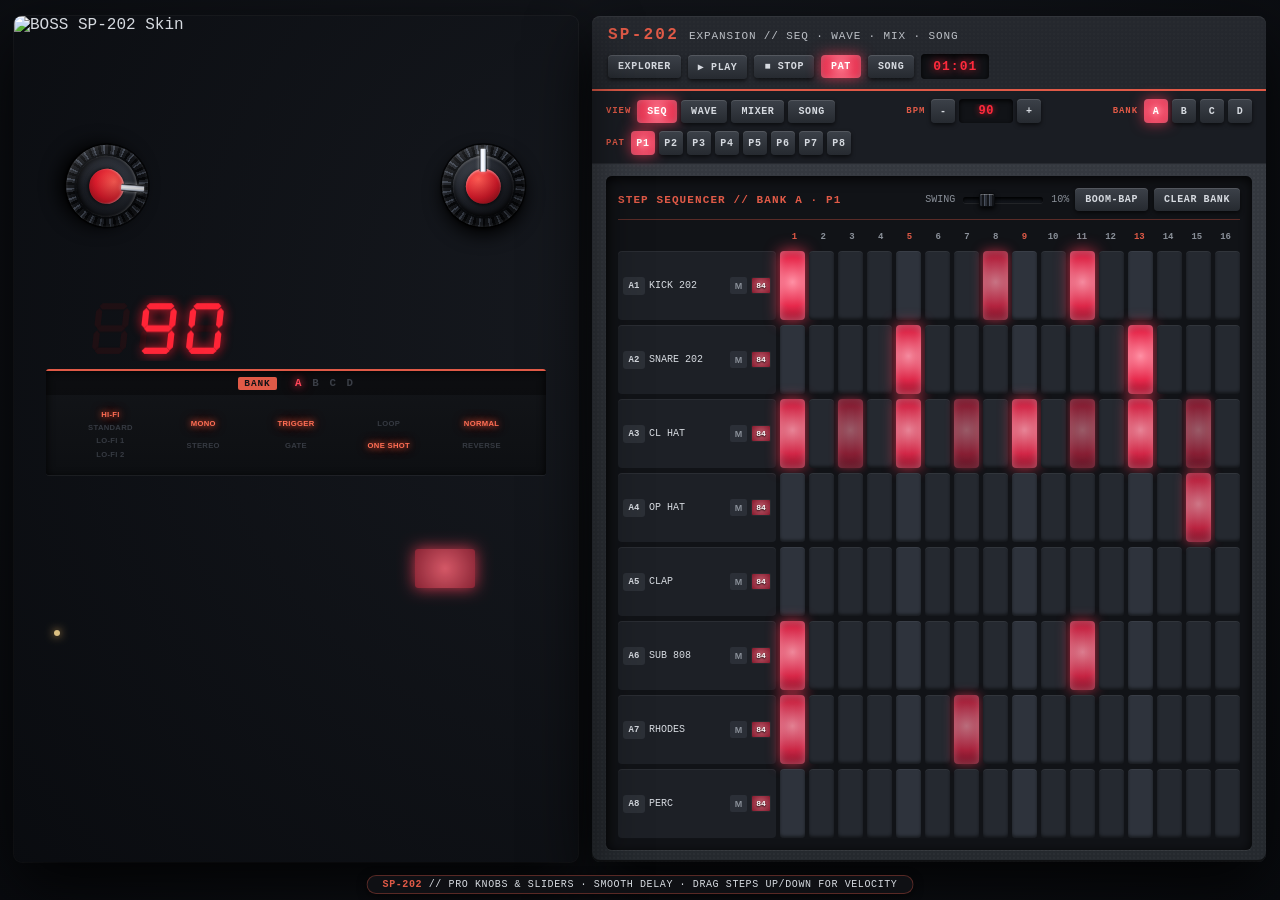
==== index.html @ def83da7 "web app" ====
<!DOCTYPE html>
<html lang="en">
<head>
<meta charset="UTF-8">
<meta name="viewport" content="width=device-width, initial-scale=1.0">
<title>BOSS SP-202 // Cleanroom Workstation</title>
<style>
:root{--chassis-top:#383c43;--chassis-bot:#25292e;--panel-dark:#111317;--panel-mid:#1d2026;--silk-red:#e05a47;--silk-white:#d6dae0;--silk-dim:#8a9099;--rubber-off:#2c3037;--led-red:#ff2a3c;--glow-pink:rgba(255,65,95,.82)}
*{box-sizing:border-box;user-select:none;-webkit-user-drag:none}
html,body{margin:0;padding:0;width:100%;height:100%;background:radial-gradient(circle at 50% 35%,#16191f 0%,#090b0f 100%);color:var(--silk-white);font-family:"Courier New",Consolas,monospace;overflow:hidden}
.studio-wrap{width:100vw;height:100vh;display:flex;align-items:center;justify-content:center;gap:14px;padding:12px 14px 34px 14px}
.sp202-unit{position:relative;height:100%;max-height:94vh;aspect-ratio:800/1200;flex-shrink:0;box-shadow:0 24px 65px rgba(0,0,0,.85),0 0 0 1px rgba(255,255,255,.06);border-radius:8px;overflow:hidden}
.sp202-skin{display:block;width:100%;height:100%;object-fit:fill;pointer-events:none}
.btn{position:absolute;background:transparent;border:none;padding:0;cursor:pointer;border-radius:4px;transition:background .06s ease,box-shadow .08s ease;outline:none}
#btn-sp-explorer{left:74%;top:4.5%;width:22%;height:5.5%;border-radius:4px;z-index:6}
#btn-sp-explorer:hover{background:rgba(224,90,71,.14);box-shadow:0 0 12px rgba(224,90,71,.35)}
#btn-sp-explorer.active{background:rgba(255,65,95,.2);box-shadow:0 0 16px rgba(255,65,95,.55)}
.sp-dyn-display{position:absolute;left:5.7%;top:41.7%;width:88.6%;height:12.6%;background:linear-gradient(180deg,#131519 0%,#0d0f12 100%);border-radius:3px;box-shadow:inset 0 2px 8px rgba(0,0,0,.92),0 1px 0 rgba(255,255,255,.06);display:flex;flex-direction:column;overflow:hidden;pointer-events:none;z-index:3}
.disp-bank-bar{height:25%;border-top:2px solid var(--silk-red);display:flex;align-items:center;justify-content:center;gap:4%;background:rgba(0,0,0,.35);padding:0 4%}
.disp-bank-badge{background:var(--silk-red);color:#111317;font-weight:900;font-size:clamp(7px,1.05vh,12px);padding:1px 6px;border-radius:2px;letter-spacing:.1em}
.disp-bank-letters{display:flex;align-items:center;gap:10px}
.bank-led{font-weight:900;font-size:clamp(8px,1.2vh,14px);color:#3a3e46;letter-spacing:.06em;transition:color .08s,text-shadow .08s}
.bank-led.lit{color:#ff4558;text-shadow:0 0 7px rgba(255,50,75,.95),0 0 14px rgba(255,30,55,.65)}
.disp-cols{flex:1;display:grid;grid-template-columns:repeat(5,1fr);padding:2% 4.5% 2.5% 4.5%;gap:2%}
.disp-col{display:flex;flex-direction:column;align-items:center;justify-content:space-evenly}
.mode-led{font-family:Arial,Helvetica,sans-serif;font-weight:700;font-size:clamp(6px,.85vh,10px);letter-spacing:.04em;color:#363a42;text-transform:uppercase;white-space:nowrap;transition:color .08s,text-shadow .08s}
.mode-led.lit{color:#ff6e54;text-shadow:0 0 6px rgba(255,95,65,.95),0 0 12px rgba(255,55,35,.55)}
.blk-btn{top:54.6%;width:13.8%;height:4.5%;border-radius:3px;z-index:4}
.blk-btn:hover{background:rgba(255,255,255,.06)}
.blk-btn:active{background:rgba(255,90,70,.28);box-shadow:0 0 12px rgba(255,80,60,.5)}
#blk-0{left:11.4%}#blk-1{left:27.2%}#blk-2{left:43%}#blk-3{left:58.8%}#blk-4{left:74.6%}
.pad{width:13.8%;height:8.2%;border-radius:5px;mix-blend-mode:screen}
.pad.lit{background:radial-gradient(circle at 50% 50%,rgba(255,130,145,.85) 0%,rgba(255,55,85,.72) 55%,rgba(220,20,55,.45) 100%);box-shadow:0 0 18px rgba(255,65,95,.75),0 0 34px rgba(255,40,75,.42),inset 0 0 14px rgba(255,190,200,.55)}
.pad.selected-pad::before{content:"";position:absolute;top:7%;left:7%;width:6px;height:6px;border-radius:50%;background:rgba(255,220,140,.85);box-shadow:0 0 8px rgba(255,190,90,.9)}
.pad.has-sample::after{content:"";position:absolute;bottom:7%;right:7%;width:6px;height:6px;border-radius:50%;background:rgba(255,85,110,.7);box-shadow:0 0 6px rgba(255,65,95,.75)}
.pad.drag-over{background:radial-gradient(circle at 50% 50%,rgba(255,180,120,.75) 0%,rgba(224,90,71,.5) 100%);box-shadow:0 0 24px rgba(224,90,71,.9)}
@keyframes fxBlueBlink{0%,100%{background:radial-gradient(circle at 50% 50%,rgba(130,215,255,.92) 0%,rgba(35,135,255,.78) 55%,rgba(10,75,220,.45) 100%);box-shadow:0 0 18px rgba(45,150,255,.88),0 0 34px rgba(25,110,255,.52),inset 0 0 14px rgba(190,235,255,.65)}50%{background:radial-gradient(circle at 50% 50%,rgba(60,150,255,.25) 0%,rgba(20,90,220,.14) 100%);box-shadow:0 0 8px rgba(35,130,255,.3)}}
.pad.fx-blink-blue{animation:fxBlueBlink .72s ease-in-out infinite}
@keyframes delRedBlink{0%,100%{background:radial-gradient(circle at 50% 50%,rgba(255,120,120,.85) 0%,rgba(255,30,45,.72) 60%,rgba(180,10,25,.38) 100%);box-shadow:0 0 18px rgba(255,40,55,.85)}50%{background:transparent;box-shadow:none}}
.pad.del-blink{animation:delRedBlink .55s ease-in-out infinite}
.pad.del-selected{animation:delRedBlink .18s ease-in-out infinite}
#pad-0{left:6.1%;top:72%}#pad-1{left:24.5%;top:72%}#pad-2{left:43%;top:72%}#pad-3{left:61.4%;top:72%}
#pad-4{left:6.1%;top:83.4%}#pad-5{left:24.5%;top:83.4%}#pad-6{left:43%;top:83.4%}#pad-7{left:61.4%;top:83.4%}
.fx-btn{width:10.1%;height:4.4%;border-radius:3px;mix-blend-mode:screen}
.fx-btn.lit{background:radial-gradient(circle at 50% 50%,rgba(255,135,150,.85) 0%,rgba(255,60,85,.7) 65%,rgba(220,25,55,.45) 100%);box-shadow:0 0 14px rgba(255,65,95,.8),0 0 26px rgba(255,45,75,.45)}
#fx-pitch{left:30.6%;top:14.5%}#fx-time{left:44.8%;top:14.5%}#fx-delay{left:59%;top:14.5%}
#fx-filter1{left:30.6%;top:21.1%}#fx-filter2{left:44.8%;top:21.1%}#fx-ringmod{left:59%;top:21.1%}
.util-btn{top:63%;width:10.6%;height:4.6%;border-radius:3px;mix-blend-mode:screen}
.util-btn.lit{background:radial-gradient(circle,rgba(255,90,105,.82),rgba(255,35,60,.5));box-shadow:0 0 16px rgba(255,50,75,.82)}
.util-btn.lit-blue{background:radial-gradient(circle,rgba(110,200,255,.88),rgba(25,120,255,.55));box-shadow:0 0 16px rgba(35,140,255,.88)}
#btn-del{left:6.8%}#btn-rec{left:21.1%}#btn-mark{left:33.6%}#btn-cancel{left:46.1%}#btn-remain{left:58.6%}#btn-ab{left:71.1%}#btn-cd{left:83.6%}
#btn-hold{left:80.2%;top:72%;width:13.8%;height:8.2%;mix-blend-mode:screen}
#btn-source{left:80.2%;top:83.4%;width:13.8%;height:8.2%;mix-blend-mode:screen}
#btn-hold.lit,#btn-source.lit{background:radial-gradient(circle,rgba(255,95,110,.65),rgba(255,35,60,.35));box-shadow:0 0 16px rgba(255,50,75,.65)}
#btn-bpm-dn{left:45.6%;top:33%;width:8.6%;height:4.5%}
#btn-bpm-up{left:54.4%;top:33%;width:8.6%;height:4.5%}
#btn-tap{left:73.6%;top:31.6%;width:15%;height:7.5%}
#btn-bpm-dn:active,#btn-bpm-up:active,#btn-tap:active{background:rgba(255,70,90,.28)}
.bpm-canvas{position:absolute;left:11.4%;top:33%;width:28.4%;height:7.8%;pointer-events:none;z-index:4}

/* PRO SP-202 KNOBS (BLACK KNURLED GRIP RING, NO OUTER NOTCHES) */
.knob-wrap{position:absolute;width:14.6%;aspect-ratio:1/1;transform:translate(-50%,-50%);cursor:ns-resize;z-index:5}
#knob-vol{left:16.5%;top:20.1%}#knob-ctrl{left:83.2%;top:20.1%}
.knob-cap{position:relative;width:100%;height:100%;border-radius:50%;background:repeating-conic-gradient(from -3deg,#060709 0deg 4deg,#1d2026 4deg 7.5deg,#3b414c 7.5deg 10deg,#121418 10deg 15deg);box-shadow:0 8px 18px rgba(0,0,0,.95),0 2px 4px rgba(0,0,0,.9),0 0 0 1.5px #07080a,inset 0 0 3px rgba(255,255,255,.16);transform:rotate(0deg)}
.knob-top{position:absolute;inset:13%;border-radius:50%;background:radial-gradient(circle at 36% 30%,#343942 0%,#1c1f26 56%,#0d0f13 100%);box-shadow:inset 0 1.5px 2px rgba(255,255,255,.22),inset 0 -2px 5px rgba(0,0,0,.9),0 0 0 2px #090b0e}
.knob-top::before{content:"";position:absolute;inset:21%;border-radius:50%;background:radial-gradient(circle at 36% 30%,#ff5c54 0%,#d81b2b 56%,#800a14 100%);box-shadow:inset 0 1.5px 2px rgba(255,255,255,.4),0 1px 4px rgba(0,0,0,.85)}
.knob-top::after{content:"";position:absolute;top:-11%;left:50%;width:10.5%;height:38%;transform:translateX(-50%);background:linear-gradient(90deg,#090b0e 0%,#edf2ff 24%,#ffffff 50%,#cfd8e8 76%,#090b0e 100%);border-radius:1.5px;box-shadow:0 0 4px rgba(255,255,255,.55)}
.knob-light{position:absolute;inset:0;border-radius:50%;pointer-events:none;background:linear-gradient(145deg,rgba(255,255,255,.15) 0%,rgba(255,255,255,0) 40%,rgba(0,0,0,.45) 100%)}

/* PRO STUDIO SLIDERS WITH GRIPS (HORIZONTAL & VERTICAL) */
input[type="range"]{-webkit-appearance:none;appearance:none;background:transparent;outline:none}
input[type="range"]:not(.v-fader){height:18px;cursor:ew-resize}
input[type="range"]:not(.v-fader)::-webkit-slider-runnable-track{height:6px;border-radius:3px;background:linear-gradient(180deg,#060709 0%,#15181e 100%);box-shadow:inset 0 1px 3px rgba(0,0,0,.95),0 1px 0 rgba(255,255,255,.07)}
input[type="range"]:not(.v-fader)::-webkit-slider-thumb{-webkit-appearance:none;appearance:none;width:16px;height:14px;margin-top:-4px;border-radius:2px;background:repeating-linear-gradient(90deg,#2b2f37 0 2px,#121418 2px 3.5px,#484f5c 3.5px 5px),linear-gradient(180deg,#4a515e 0%,#22262d 100%);border:1px solid #090b0e;box-shadow:0 2px 5px rgba(0,0,0,.85),inset 0 1px 0 rgba(255,255,255,.28)}
input[type="range"]:not(.v-fader)::-moz-range-track{height:6px;border-radius:3px;background:#0a0c10;box-shadow:inset 0 1px 3px rgba(0,0,0,.95)}
input[type="range"]:not(.v-fader)::-moz-range-thumb{width:16px;height:14px;border-radius:2px;background:repeating-linear-gradient(90deg,#2b2f37 0 2px,#121418 2px 3.5px,#484f5c 3.5px 5px);border:1px solid #090b0e;box-shadow:0 2px 5px rgba(0,0,0,.85)}

.v-fader{-webkit-appearance:none;appearance:none;writing-mode:vertical-lr;direction:rtl;width:28px;height:100%;max-height:180px;cursor:ns-resize}
.v-fader::-webkit-slider-runnable-track{width:6px;border-radius:3px;background:linear-gradient(90deg,#050608 0%,#14171d 100%);box-shadow:inset 1px 0 3px rgba(0,0,0,.95),1px 0 0 rgba(255,255,255,.07)}
.v-fader::-webkit-slider-thumb{-webkit-appearance:none;appearance:none;width:24px;height:16px;margin-left:-9px;border-radius:2px;background:linear-gradient(180deg,#4d5462 0%,#262b33 22%,#111318 44%,#e05a47 46%,#ff7562 50%,#e05a47 54%,#111318 56%,#262b33 78%,#16191f 100%);border:1px solid #07080a;box-shadow:0 3px 7px rgba(0,0,0,.9),inset 0 1px 0 rgba(255,255,255,.32),inset 0 -1px 0 rgba(0,0,0,.8)}
.v-fader::-moz-range-track{width:6px;border-radius:3px;background:#0a0c10;box-shadow:inset 1px 0 3px rgba(0,0,0,.95)}
.v-fader::-moz-range-thumb{width:24px;height:16px;border-radius:2px;background:linear-gradient(180deg,#4d5462 0%,#262b33 22%,#111318 44%,#e05a47 46%,#ff7562 50%,#e05a47 54%,#111318 56%,#262b33 78%,#16191f 100%);border:1px solid #07080a;box-shadow:0 3px 7px rgba(0,0,0,.9)}

.explorer-drawer{position:fixed;top:32px;left:24px;width:315px;height:540px;max-height:85vh;background:radial-gradient(rgba(255,255,255,.03) 1px,transparent 0),linear-gradient(180deg,var(--chassis-top) 0%,var(--chassis-bot) 100%);background-size:4px 4px,100% 100%;border-radius:8px;box-shadow:0 24px 60px rgba(0,0,0,.92),inset 0 1px 0 rgba(255,255,255,.14),inset 0 -2px 0 rgba(0,0,0,.6);display:flex;flex-direction:column;z-index:60;opacity:0;pointer-events:none;transform:scale(.95);transition:opacity .16s ease,transform .16s ease;overflow:hidden}
.explorer-drawer.open{opacity:1;pointer-events:auto;transform:scale(1)}
.drawer-head{padding:11px 14px 9px;border-bottom:2px solid var(--silk-red);display:flex;align-items:center;justify-content:space-between;background:rgba(15,17,21,.55);cursor:move}
.drawer-title{font-size:12px;font-weight:900;letter-spacing:.1em;color:var(--silk-red);text-transform:uppercase}
.drawer-sub{font-size:9px;color:var(--silk-dim);letter-spacing:.06em;margin-top:2px}
.drawer-close{background:var(--panel-dark);color:var(--silk-white);border:none;width:24px;height:24px;border-radius:4px;cursor:pointer;font-weight:900;box-shadow:inset 0 1px 3px rgba(0,0,0,.8)}
.drawer-close:hover{color:#fff;box-shadow:0 0 10px var(--glow-pink)}
.drawer-actions{padding:9px 12px;display:flex;gap:8px;background:rgba(0,0,0,.2)}
.hw-btn{background:linear-gradient(180deg,#3c4149 0%,#262a30 100%);color:var(--silk-white);border:none;border-radius:4px;padding:6px 10px;font-family:inherit;font-size:10px;font-weight:700;letter-spacing:.06em;cursor:pointer;box-shadow:0 2px 4px rgba(0,0,0,.6),inset 0 1px 0 rgba(255,255,255,.12);transition:background .08s,box-shadow .08s,color .08s;text-transform:uppercase}
.hw-btn:hover{background:linear-gradient(180deg,#474d56 0%,#2f343c 100%)}
.hw-btn.lit,.hw-btn.active{background:radial-gradient(circle at 50% 50%,#ff7a90 0%,#e62e4d 70%,#b51834 100%);color:#fff;box-shadow:0 0 14px rgba(255,55,85,.7),inset 0 0 8px rgba(255,200,210,.45)}
.hw-btn.flex1{flex:1;text-align:center}
.tree-screen{flex:1;margin:0 10px 10px;background:var(--panel-dark);border-radius:5px;box-shadow:inset 0 3px 10px rgba(0,0,0,.85),0 1px 0 rgba(255,255,255,.06);overflow-y:auto;padding:8px 6px}
.tree-screen::-webkit-scrollbar{width:6px}.tree-screen::-webkit-scrollbar-thumb{background:#383d46;border-radius:3px}
.tree-folder-hdr{display:flex;align-items:center;gap:6px;padding:5px 6px;font-size:11px;font-weight:700;color:var(--silk-red);cursor:pointer;border-radius:3px}
.tree-folder-hdr:hover{background:rgba(255,255,255,.04)}
.tree-children{padding-left:12px}.tree-children.collapsed{display:none}
.tree-file{display:flex;align-items:center;justify-content:space-between;gap:6px;padding:5px 7px;margin:2px 0;border-radius:3px;font-size:11px;color:var(--silk-white);background:rgba(255,255,255,.02);cursor:grab;-webkit-user-drag:element;transition:background .08s,box-shadow .08s}
.tree-file:active{cursor:grabbing}.tree-file:hover{background:rgba(224,90,71,.14)}
.tree-file.auditioning{background:radial-gradient(circle at 30% 50%,rgba(255,85,110,.35),rgba(220,25,55,.18));color:#fff;box-shadow:0 0 12px rgba(255,55,85,.45)}
.tree-file-name{overflow:hidden;text-overflow:ellipsis;white-space:nowrap;flex:1;pointer-events:none}
.tree-file-tag{font-size:9px;color:var(--silk-dim);flex-shrink:0;pointer-events:none}
.drawer-foot{padding:8px 12px 10px;font-size:9px;color:var(--silk-dim);border-top:1px solid rgba(255,255,255,.06);line-height:1.4}
.sp202-rack{flex:1;min-width:540px;max-width:1040px;height:100%;max-height:94vh;background:radial-gradient(rgba(255,255,255,.025) 1px,transparent 0),linear-gradient(180deg,var(--chassis-top) 0%,var(--chassis-bot) 100%);background-size:4px 4px,100% 100%;border-radius:8px;box-shadow:0 24px 65px rgba(0,0,0,.85),inset 0 1px 0 rgba(255,255,255,.12),inset 0 -2px 0 rgba(0,0,0,.6);display:flex;flex-direction:column;overflow:hidden}
.rack-top{padding:10px 16px;background:rgba(14,16,20,.45);border-bottom:2px solid var(--silk-red);display:flex;align-items:center;justify-content:space-between;gap:10px;flex-wrap:wrap}
.rack-brand{display:flex;align-items:baseline;gap:10px}
.rack-brand .boss-tag{font-size:16px;font-weight:900;letter-spacing:.14em;color:var(--silk-red)}
.rack-brand .model-tag{font-size:11px;color:var(--silk-white);letter-spacing:.08em;opacity:.85}
.transport-bar{display:flex;align-items:center;gap:7px}
.led-readout{background:var(--panel-dark);color:var(--led-red);font-weight:900;font-size:13px;padding:5px 10px;border-radius:4px;letter-spacing:.08em;text-shadow:0 0 8px rgba(255,35,55,.85);box-shadow:inset 0 2px 6px rgba(0,0,0,.85);min-width:68px;text-align:center}
.rack-subbar{padding:8px 14px;background:#1a1d23;border-bottom:1px solid rgba(255,255,255,.06);display:flex;align-items:center;justify-content:space-between;gap:8px;flex-wrap:wrap}
.tab-group,.pat-group,.bank-group,.bpm-group{display:flex;align-items:center;gap:4px}
.group-lbl{font-size:9px;font-weight:700;color:var(--silk-red);letter-spacing:.1em;margin-right:2px;text-transform:uppercase}
.mini-btn{width:24px;height:24px;padding:0;display:flex;align-items:center;justify-content:center;font-size:10px}
.bpm-input{width:54px;height:24px;background:var(--panel-dark);color:var(--led-red);border:none;border-radius:4px;text-align:center;font-family:inherit;font-size:12px;font-weight:900;letter-spacing:.04em;text-shadow:0 0 6px rgba(255,35,55,.75);box-shadow:inset 0 2px 5px rgba(0,0,0,.85);outline:none;user-select:text;-moz-appearance:textfield}
.bpm-input::-webkit-inner-spin-button,.bpm-input::-webkit-outer-spin-button{-webkit-appearance:none;margin:0}
.bpm-input:focus{box-shadow:inset 0 2px 5px rgba(0,0,0,.85),0 0 8px rgba(255,55,85,.55)}
.rack-body{flex:1;padding:12px 14px;overflow:hidden;display:flex;flex-direction:column}
.view-panel{display:none;flex:1;flex-direction:column;background:var(--panel-dark);border-radius:6px;padding:12px;box-shadow:inset 0 3px 12px rgba(0,0,0,.85),0 1px 0 rgba(255,255,255,.06);overflow:hidden}
.view-panel.active{display:flex}
.panel-hdr{display:flex;align-items:center;justify-content:space-between;margin-bottom:10px;padding-bottom:8px;border-bottom:1px solid rgba(224,90,71,.35);gap:8px;flex-wrap:wrap}
.panel-title{font-size:11px;font-weight:900;color:var(--silk-red);letter-spacing:.1em;text-transform:uppercase}
.panel-controls{display:flex;align-items:center;gap:6px;flex-wrap:wrap}
.swing-wrap{display:flex;align-items:center;gap:6px;font-size:10px;color:var(--silk-dim)}
.swing-wrap input[type="range"]{width:80px}
.seq-grid-wrap{flex:1;display:flex;flex-direction:column;justify-content:space-between;gap:5px;overflow-y:auto}
.seq-step-nums{display:grid;grid-template-columns:158px repeat(16,1fr);gap:4px;padding:0 2px 2px}
.step-num{text-align:center;font-size:9px;color:var(--silk-dim);font-weight:700;padding:2px 0;border-radius:2px}
.step-num.beat{color:var(--silk-red)}
.step-num.now{background:rgba(255,55,85,.3);color:#fff;box-shadow:0 0 8px rgba(255,55,85,.6)}
.seq-row{display:grid;grid-template-columns:158px repeat(16,1fr);gap:4px;align-items:center;flex:1;min-height:30px}
.seq-pad-info{display:flex;align-items:center;gap:4px;background:#1d2026;border-radius:4px;padding:4px 5px;height:100%;cursor:pointer;box-shadow:inset 0 1px 0 rgba(255,255,255,.06)}
.seq-pad-info:hover{background:#262a32}
.seq-pad-num{width:22px;height:18px;border-radius:3px;background:var(--rubber-off);color:var(--silk-white);font-size:9px;font-weight:900;display:flex;align-items:center;justify-content:center;flex-shrink:0}
.seq-pad-num.lit{background:radial-gradient(circle,#ff7a90,#e02446);color:#fff;box-shadow:0 0 10px rgba(255,55,85,.85)}
.seq-pad-name{font-size:10px;color:var(--silk-white);overflow:hidden;text-overflow:ellipsis;white-space:nowrap;flex:1}
.seq-mute-mini{width:17px;height:17px;border:none;border-radius:2px;background:#2b2f37;color:var(--silk-dim);font-size:9px;font-weight:900;cursor:pointer;padding:0;flex-shrink:0}
.seq-mute-mini.muted{background:#c72a3c;color:#fff;box-shadow:0 0 8px rgba(255,42,60,.65)}
.seq-vel-sq{width:20px;height:17px;border-radius:2px;background:#14171c;border:1px solid rgba(255,255,255,.08);color:#fff;font-size:8px;font-weight:900;display:flex;align-items:center;justify-content:center;cursor:ns-resize;flex-shrink:0;position:relative;overflow:hidden}
.seq-vel-sq::before{content:"";position:absolute;inset:0;background:radial-gradient(circle at 50% 50%,rgba(255,120,140,calc(var(--v,0.85)*.85)),rgba(210,25,55,calc(var(--v,0.85)*.7)));pointer-events:none}
.seq-vel-sq span{position:relative;z-index:1;text-shadow:0 1px 2px rgba(0,0,0,.95)}
.step-cell{height:100%;min-height:26px;border:none;border-radius:4px;background:#252930;cursor:ns-resize;box-shadow:inset 0 1px 0 rgba(255,255,255,.06),inset 0 -2px 3px rgba(0,0,0,.45);transition:background .04s,box-shadow .06s;position:relative;overflow:hidden}
.step-cell.beat-start{background:#2e333c}
.step-cell.on{background:radial-gradient(circle at 50% 45%,rgba(255,145,165,calc(.18 + var(--v,1)*.82)) 0%,rgba(240,42,78,calc(.14 + var(--v,1)*.82)) 60%,rgba(165,16,45,calc(.12 + var(--v,1)*.75)) 100%);box-shadow:0 0 calc(3px + var(--v,1)*12px) rgba(255,55,85,calc(.15 + var(--v,1)*.65)),inset 0 0 8px rgba(255,205,215,calc(var(--v,1)*.45))}
.step-cell.playhead{box-shadow:inset 0 0 0 2px rgba(255,210,215,.5)}
.step-cell.on.playhead{box-shadow:0 0 calc(8px + var(--v,1)*14px) rgba(255,90,120,.95),inset 0 0 0 2px rgba(255,230,235,.75)}
.mini-wave-wrap{height:44px;flex-shrink:0;position:relative;background:#090b0e;border-radius:4px;margin-bottom:6px;box-shadow:inset 0 2px 8px rgba(0,0,0,.9),0 1px 0 rgba(255,255,255,.05);overflow:hidden;cursor:ew-resize}
#mini-wave-canvas,#wave-canvas{width:100%;height:100%;display:block}
.wave-canvas-wrap{flex:1;position:relative;background:#0a0c10;border-radius:5px;box-shadow:inset 0 3px 12px rgba(0,0,0,.9);overflow:hidden;min-height:150px;cursor:crosshair}
.wave-bpm-stepper{display:flex;align-items:center;gap:4px;background:#171a20;padding:3px 6px;border-radius:4px;box-shadow:inset 0 1px 4px rgba(0,0,0,.75)}
.wave-bpm-input{width:64px;font-size:11px}
.wave-bpm-input:disabled{opacity:.4;cursor:not-allowed}
.beats-btn{min-width:30px;height:24px;padding:0 5px;font-size:9px;color:#ffb899}
.wave-controls{margin-top:10px;display:grid;grid-template-columns:repeat(3,1fr);gap:12px;background:#1a1d23;padding:9px 12px;border-radius:5px}
.wave-ctrl-box{display:flex;flex-direction:column;gap:4px}
.wave-ctrl-top{display:flex;justify-content:space-between;font-size:10px;color:var(--silk-dim)}
.wave-ctrl-top b{color:var(--silk-red)}
.wave-slider{width:100%}
.wave-meta{margin-top:7px;display:flex;align-items:center;justify-content:space-between;font-size:10px;color:var(--silk-dim);gap:10px}
.zoom-tag{font-size:10px;color:var(--silk-white);font-weight:700;min-width:34px;text-align:center}
.mixer-grid{flex:1;display:grid;grid-template-columns:repeat(8,1fr);gap:8px;min-height:0}
.mix-strip{background:linear-gradient(180deg,#252930 0%,#1a1d22 100%);border-radius:5px;padding:8px 6px;display:flex;flex-direction:column;align-items:center;justify-content:space-between;box-shadow:inset 0 1px 0 rgba(255,255,255,.07),0 2px 6px rgba(0,0,0,.5);min-height:0}
.mix-ch-id{font-size:10px;font-weight:900;color:var(--silk-red);letter-spacing:.08em}
.mix-ch-name{font-size:9px;color:var(--silk-white);max-width:100%;overflow:hidden;text-overflow:ellipsis;white-space:nowrap;margin-bottom:4px;opacity:.85}
.mix-param{width:100%;display:flex;flex-direction:column;align-items:center;gap:2px}
.mix-param-lbl{font-size:8px;color:var(--silk-dim);letter-spacing:.06em}
.mix-mini-slider{width:92%}
.mix-fader-area{flex:1;width:100%;display:flex;align-items:center;justify-content:center;gap:6px;min-height:100px;margin:6px 0}
.fader-track-wrap{height:100%;display:flex;align-items:center;justify-content:center;width:30px}
.led-meter{width:8px;height:100%;max-height:180px;background:#0d0f12;border-radius:3px;padding:2px;display:flex;flex-direction:column-reverse;gap:2px;box-shadow:inset 0 1px 4px rgba(0,0,0,.9)}
.meter-seg{flex:1;border-radius:1px;background:#22252b}
.meter-seg.on-low{background:#e05a47;box-shadow:0 0 5px rgba(224,90,71,.7)}
.meter-seg.on-high{background:#ff2a3c;box-shadow:0 0 7px rgba(255,42,60,.9)}
.mix-btns{display:flex;gap:4px;width:100%;justify-content:center;margin-top:4px}
.mix-btn{flex:1;height:22px;border:none;border-radius:3px;background:#2c3038;color:var(--silk-dim);font-size:9px;font-weight:900;cursor:pointer;box-shadow:inset 0 1px 0 rgba(255,255,255,.08)}
.mix-btn.m-on{background:#d92638;color:#fff;box-shadow:0 0 10px rgba(255,42,60,.75)}
.mix-btn.s-on{background:#e07b28;color:#fff;box-shadow:0 0 10px rgba(224,123,40,.75)}
.mix-btn.fx-on{background:radial-gradient(circle,#7ac8ff,#1f7eff);color:#fff;box-shadow:0 0 10px rgba(35,140,255,.78)}
.arr-wrap{flex:1;display:flex;flex-direction:column;gap:5px;overflow:hidden}
.arr-header-row{display:grid;grid-template-columns:118px repeat(16,1fr);gap:4px;align-items:center}
.arr-bar-pat{height:24px;border:none;border-radius:3px;background:#23272e;color:var(--silk-red);font-family:inherit;font-size:10px;font-weight:900;cursor:pointer;box-shadow:inset 0 1px 0 rgba(255,255,255,.06)}
.arr-bar-pat:hover{background:#2f343d}
.arr-bar-pat.now{background:radial-gradient(circle,#ff7a90,#d42042);color:#fff;box-shadow:0 0 12px rgba(255,55,85,.85)}
.arr-row{display:grid;grid-template-columns:118px repeat(16,1fr);gap:4px;align-items:center;flex:1;min-height:24px}
.arr-trk-lbl{background:#1d2026;border-radius:3px;padding:4px 6px;font-size:10px;color:var(--silk-white);overflow:hidden;text-overflow:ellipsis;white-space:nowrap;height:100%;display:flex;align-items:center;gap:5px}
.arr-trk-lbl span{color:var(--silk-red);font-weight:900}
.arr-cell{height:100%;min-height:22px;border:none;border-radius:3px;background:#22262d;cursor:pointer;box-shadow:inset 0 1px 0 rgba(255,255,255,.05)}
.arr-cell.on{background:radial-gradient(circle at 50% 45%,#ff7a90 0%,#d92646 65%,#9c132b 100%);box-shadow:0 0 10px rgba(255,55,85,.55)}
.arr-cell.now{box-shadow:inset 0 0 0 2px rgba(255,220,225,.55)}
.arr-cell.on.now{box-shadow:0 0 16px rgba(255,80,110,.95)}
.hud{position:fixed;bottom:6px;left:50%;transform:translateX(-50%);background:rgba(16,18,22,.94);color:var(--silk-white);padding:4px 16px;border-radius:20px;font-size:10px;letter-spacing:.06em;box-shadow:0 2px 10px rgba(0,0,0,.6),inset 0 0 0 1px rgba(224,90,71,.35);pointer-events:none;white-space:nowrap;z-index:40}
.hud b{color:var(--silk-red)}
</style>
</head>
<body>
<aside class="explorer-drawer" id="explorer-drawer">
  <div class="drawer-head" id="explorer-drag-handle">
    <div><div class="drawer-title">SP-202 SAMPLE EXPLORER</div><div class="drawer-sub">DRAG WINDOW // CLICK AUDITION // DRAG TO PADS</div></div>
    <button class="drawer-close" id="btn-close-drawer">×</button>
  </div>
  <div class="drawer-actions">
    <button class="hw-btn flex1" id="btn-load-folder">LOAD FOLDER</button>
    <button class="hw-btn flex1" id="btn-load-files">LOAD FILES</button>
    <input type="file" id="inp-folder" webkitdirectory multiple accept="audio/*" hidden>
    <input type="file" id="inp-files" multiple accept="audio/*" hidden>
  </div>
  <div class="tree-screen" id="sample-tree"></div>
  <div class="drawer-foot">Drag samples onto any pad in Bank (<b id="drawer-bank-lbl">A</b>). Click <b>REMAIN</b> for blue FX pads.</div>
</aside>

<div class="studio-wrap">
  <div class="sp202-unit" id="unit">
    <img src="202skin.jpg" alt="BOSS SP-202 Skin" class="sp202-skin">
    <button class="btn" id="btn-sp-explorer" title="OPEN SAMPLE EXPLORER"></button>
    <div class="knob-wrap" id="knob-vol" data-val="0.85" title="VOLUME (Drag / Wheel / Dbl-Click)"><div class="knob-cap"><div class="knob-top"></div></div><div class="knob-light"></div></div>
    <div class="knob-wrap" id="knob-ctrl" data-val="0.50" title="FX CONTROL (Drag / Wheel / Dbl-Click)"><div class="knob-cap"><div class="knob-top"></div></div><div class="knob-light"></div></div>
    <button class="btn fx-btn" id="fx-pitch" data-fx="pitch"></button>
    <button class="btn fx-btn" id="fx-time" data-fx="time"></button>
    <button class="btn fx-btn" id="fx-delay" data-fx="delay"></button>
    <button class="btn fx-btn" id="fx-filter1" data-fx="filter1"></button>
    <button class="btn fx-btn" id="fx-filter2" data-fx="filter2"></button>
    <button class="btn fx-btn" id="fx-ringmod" data-fx="ringmod"></button>
    <canvas class="bpm-canvas" id="bpm-canvas"></canvas>
    <button class="btn" id="btn-bpm-dn" title="MASTER BPM -1"></button>
    <button class="btn" id="btn-bpm-up" title="MASTER BPM +1"></button>
    <button class="btn" id="btn-tap" title="TAP TEMPO"></button>
    <div class="sp-dyn-display" id="sp-dyn-display">
      <div class="disp-bank-bar">
        <span class="disp-bank-badge">BANK</span>
        <div class="disp-bank-letters">
          <span class="bank-led lit" id="led-bank-0">A</span><span class="bank-led" id="led-bank-1">B</span>
          <span class="bank-led" id="led-bank-2">C</span><span class="bank-led" id="led-bank-3">D</span>
        </div>
      </div>
      <div class="disp-cols">
        <div class="disp-col"><span class="mode-led lit" id="led-grade-0">HI-FI</span><span class="mode-led" id="led-grade-1">STANDARD</span><span class="mode-led" id="led-grade-2">LO-FI 1</span><span class="mode-led" id="led-grade-3">LO-FI 2</span></div>
        <div class="disp-col"><span class="mode-led lit" id="led-mono-0">MONO</span><span class="mode-led" id="led-mono-1">STEREO</span></div>
        <div class="disp-col"><span class="mode-led lit" id="led-trig-0">TRIGGER</span><span class="mode-led" id="led-trig-1">GATE</span></div>
        <div class="disp-col"><span class="mode-led" id="led-loop-1">LOOP</span><span class="mode-led lit" id="led-loop-0">ONE SHOT</span></div>
        <div class="disp-col"><span class="mode-led lit" id="led-rev-0">NORMAL</span><span class="mode-led" id="led-rev-1">REVERSE</span></div>
      </div>
    </div>
    <button class="btn blk-btn" id="blk-0"></button><button class="btn blk-btn" id="blk-1"></button>
    <button class="btn blk-btn" id="blk-2"></button><button class="btn blk-btn" id="blk-3"></button><button class="btn blk-btn" id="blk-4"></button>
    <button class="btn util-btn" id="btn-del"></button><button class="btn util-btn" id="btn-rec"></button>
    <button class="btn util-btn" id="btn-mark"></button><button class="btn util-btn" id="btn-cancel"></button>
    <button class="btn util-btn" id="btn-remain"></button><button class="btn util-btn" id="btn-ab"></button><button class="btn util-btn" id="btn-cd"></button>
    <button class="btn pad" id="pad-0" data-pad="0"></button><button class="btn pad" id="pad-1" data-pad="1"></button>
    <button class="btn pad" id="pad-2" data-pad="2"></button><button class="btn pad" id="pad-3" data-pad="3"></button>
    <button class="btn pad" id="pad-4" data-pad="4"></button><button class="btn pad" id="pad-5" data-pad="5"></button>
    <button class="btn pad" id="pad-6" data-pad="6"></button><button class="btn pad" id="pad-7" data-pad="7"></button>
    <button class="btn" id="btn-hold"></button><button class="btn" id="btn-source"></button>
  </div>

  <section class="sp202-rack">
    <div class="rack-top">
      <div class="rack-brand"><span class="boss-tag">SP-202</span><span class="model-tag">EXPANSION // SEQ · WAVE · MIX · SONG</span></div>
      <div class="transport-bar">
        <button class="hw-btn" id="btn-open-explorer">EXPLORER</button>
        <button class="hw-btn" id="btn-play">▶ PLAY</button>
        <button class="hw-btn" id="btn-stop">■ STOP</button>
        <button class="hw-btn active" id="btn-mode-pat">PAT</button>
        <button class="hw-btn" id="btn-mode-song">SONG</button>
        <div class="led-readout" id="step-led">01:01</div>
      </div>
    </div>
    <div class="rack-subbar">
      <div class="tab-group"><span class="group-lbl">VIEW</span><button class="hw-btn active" data-tab="seq">SEQ</button><button class="hw-btn" data-tab="wave">WAVE</button><button class="hw-btn" data-tab="mix">MIXER</button><button class="hw-btn" data-tab="arr">SONG</button></div>
      <div class="bpm-group"><span class="group-lbl">BPM</span><button class="hw-btn mini-btn" id="rack-bpm-dn">-</button><input type="number" class="bpm-input" id="rack-bpm-inp" min="40" max="240" step="0.01" value="90"><button class="hw-btn mini-btn" id="rack-bpm-up">+</button></div>
      <div class="bank-group" id="bank-selector"><span class="group-lbl">BANK</span><button class="hw-btn mini-btn active" data-bank="0">A</button><button class="hw-btn mini-btn" data-bank="1">B</button><button class="hw-btn mini-btn" data-bank="2">C</button><button class="hw-btn mini-btn" data-bank="3">D</button></div>
      <div class="pat-group" id="pat-selector"><span class="group-lbl">PAT</span></div>
    </div>
    <div class="rack-body">
      <div class="view-panel active" id="view-seq">
        <div class="panel-hdr">
          <div class="panel-title">STEP SEQUENCER // BANK <span id="seq-bank-lbl">A</span> · <span id="seq-pat-label">P1</span></div>
          <div class="panel-controls">
            <label class="swing-wrap">SWING <input type="range" id="rng-swing" min="0" max="40" value="10"><span id="lbl-swing">10%</span></label>
            <button class="hw-btn" id="btn-seq-demo">BOOM-BAP</button>
            <button class="hw-btn" id="btn-seq-clear">CLEAR BANK</button>
          </div>
        </div>
        <div class="seq-grid-wrap" id="seq-grid"></div>
      </div>

      <div class="view-panel" id="view-wave">
        <div class="panel-hdr">
          <div class="panel-title">MARK WAVE // <span id="wave-pad-lbl">BANK A · PAD 1</span></div>
          <div class="panel-controls">
            <div class="wave-bpm-stepper" title="Pitch Sample by BPM (±1 BPM or Type Decimals)">
              <span class="group-lbl">BPM</span>
              <button class="hw-btn mini-btn" id="btn-pad-bpm-dn" title="Pitch Down -1 BPM">-</button>
              <input type="number" class="bpm-input wave-bpm-input" id="wave-bpm-inp" min="20" max="400" step="0.01" placeholder="---">
              <button class="hw-btn mini-btn" id="btn-pad-bpm-up" title="Pitch Up +1 BPM">+</button>
              <button class="hw-btn beats-btn" id="btn-wave-beats" title="Cycle Beat Length (1B/2B/4B/8B/16B/32B)">4B</button>
            </div>
            <button class="hw-btn" id="btn-match-master" title="Pitch Sample to Match Master BPM">MATCH</button>
            <button class="hw-btn" id="btn-sync-bpm" title="Lock Master BPM to Sample BPM">→MST</button>
            <button class="hw-btn mini-btn" id="btn-zoom-out">-</button>
            <span class="zoom-tag" id="lbl-zoom">1x</span>
            <button class="hw-btn mini-btn" id="btn-zoom-in">+</button>
            <button class="hw-btn" id="btn-zoom-fit">FIT</button>
            <button class="hw-btn" id="btn-wave-audition">▶ PLAY</button>
            <button class="hw-btn" id="btn-wave-reset">RESET</button>
          </div>
        </div>
        <div class="mini-wave-wrap" id="mini-wave-wrap"><canvas id="mini-wave-canvas"></canvas></div>
        <div class="wave-canvas-wrap" id="wave-wrap"><canvas id="wave-canvas"></canvas></div>
        <div class="wave-controls">
          <div class="wave-ctrl-box"><div class="wave-ctrl-top"><span>START POINT</span><b id="lbl-start-ms">0.000 s</b></div><input type="range" class="wave-slider" id="rng-start" min="0" max="1" step="any" value="0"></div>
          <div class="wave-ctrl-box"><div class="wave-ctrl-top"><span>END POINT</span><b id="lbl-end-ms">0.000 s</b></div><input type="range" class="wave-slider" id="rng-end" min="0" max="1" step="any" value="1"></div>
          <div class="wave-ctrl-box"><div class="wave-ctrl-top"><span>PAD PITCH (DBL-CLK 0)</span><b id="lbl-pad-pitch">0.00 st</b></div><input type="range" class="wave-slider" id="rng-pitch" min="-12" max="12" step="0.05" value="0"></div>
        </div>
        <div class="wave-meta"><span id="wave-mode-summary">GRADE: HI-FI (31.25kHz / 12-BIT) | MONO | TRIGGER | ONE SHOT | NORMAL</span><span>WHEEL=ZOOM · MINI-WAVE=PAN · L-DRAG=START · R-DRAG=END</span></div>
      </div>

      <div class="view-panel" id="view-mix">
        <div class="panel-hdr"><div class="panel-title">8-TRACK MIXER // BANK <span id="mix-bank-lbl">A</span></div><div class="panel-controls"><button class="hw-btn" id="btn-mix-reset">RESET MIX</button></div></div>
        <div class="mixer-grid" id="mixer-grid"></div>
      </div>

      <div class="view-panel" id="view-arr">
        <div class="panel-hdr"><div class="panel-title">SONG ARRANGER // BANK <span id="arr-bank-lbl">A</span> · 16 BARS</div><div class="panel-controls"><button class="hw-btn" id="btn-arr-fill">FILL ALL</button><button class="hw-btn" id="btn-arr-clear">CLEAR SONG</button></div></div>
        <div class="arr-wrap" id="arr-grid"></div>
      </div>
    </div>
  </section>
</div>
<div class="hud" id="hud"><b>SP-202</b> // PRO KNOBS &amp; SLIDERS · SMOOTH DELAY · DRAG STEPS UP/DOWN FOR VELOCITY</div>

<script>
(()=>{
const $ = id => document.getElementById(id);
const NUM_BANKS=4, BANK_NAMES=["A","B","C","D"], BEAT_CYCLE=[1,2,4,8,16,32], NUM_PADS=8, NUM_STEPS=16, NUM_PATS=8, NUM_BARS=16;
const GRADE_SPECS=[{name:"HI-FI",rate:31250,bits:12},{name:"STANDARD",rate:15625,bits:10},{name:"LO-FI 1",rate:7812,bits:8},{name:"LO-FI 2",rate:3906,bits:6}];
let ac=null, masterGain, fxInput, lpfNode, hpfNode, lpfWet, hpfWet, thruGain, postFilterBus, ringGain, ringOsc, ringDepth, delayNode, delayLpf, delayFb, delayWet, dryGain;

const banks = Array.from({length:NUM_BANKS},(_,b)=>Array.from({length:NUM_PADS},(_,p)=>({
  bank:b, pad:p, name:b===0?["KICK 202","SNARE 202","CL HAT","OP HAT","CLAP","SUB 808","RHODES","PERC"][p]:`EMPTY ${BANK_NAMES[b]}${p+1}`,
  buffer:null, cache:{}, startNorm:0, endNorm:1, loopBeats:null, grade:0, stereo:false, gate:false, loop:false, reverse:false,
  vol:0.85, pan:0, pitch:1.0, mute:false, solo:false, fxSend:b===0&&p<4, activeVoice:null, gainNode:null, panNode:null, analyser:null, dryOut:null, fxOut:null
})));
// patterns store 0 (off) or 0.15..1.0 (velocity)
const patterns = Array.from({length:NUM_PATS},()=>Array.from({length:NUM_BANKS},()=>Array.from({length:NUM_PADS},()=>new Array(NUM_STEPS).fill(0))));
const trackVel = Array.from({length:NUM_BANKS},()=>new Array(NUM_PADS).fill(0.85));
const songBars = Array.from({length:NUM_BARS},()=>({pat:0, tracks:Array.from({length:NUM_BANKS},()=>new Array(NUM_PADS).fill(true))}));

let currentBank=0, selectedPad=0, currentPat=0, activeFx=null, holdOn=false, remainMode=false, deleteMode=false, deleteTargetPad=null;
let bpm=90, displayedLedValue=90, swingPct=10, volVal=0.85, ctrlVal=0.50, lastTap=0, waveZoom=1, waveScroll=0;
let isPlaying=false, playMode="pat", currentStep=0, currentBar=0, nextStepTime=0, schedTimer=null;
let auditionSource=null, auditionEl=null, draggingSampleId=null, sampleIdCounter=1;
const sampleRegistry=new Map(), folderTree={name:"ROOT",folders:{},files:[]}, meterSegsUI=Array.from({length:NUM_PADS},()=>[]);
const hud=$("hud"), stepLed=$("step-led"), drawer=$("explorer-drawer"), spExplorerBtn=$("btn-sp-explorer"), rackBpmInp=$("rack-bpm-inp"), waveBpmInp=$("wave-bpm-inp"), btnWaveBeats=$("btn-wave-beats");

const curPadObj = () => banks[currentBank][selectedPad];
const rateToSemi = r => 12*Math.log2(Math.max(0.25,r));
const semiToRate = s => Math.pow(2,s/12);
const fmtBpm = v => Number.isFinite(v) ? Number(v.toFixed(2)).toString() : "";
const getMinNormGap = p => (!p||!p.buffer||!p.buffer.duration)?0.0001:Math.min(0.05,0.015/p.buffer.duration);
const getMaxZoomForPad = p => (!p||!p.buffer||!p.buffer.duration)?64:Math.max(64,Math.min(2048,Math.ceil(p.buffer.duration/0.04)));

// 7-SEGMENT LED DISPLAY
const bpmCanvas=$("bpm-canvas"), bpmCtx=bpmCanvas.getContext("2d");
const SEG_MAP={"0":[1,1,1,1,1,1,0],"1":[0,1,1,0,0,0,0],"2":[1,1,0,1,1,0,1],"3":[1,1,1,1,0,0,1],"4":[0,1,1,0,0,1,1],"5":[1,0,1,1,0,1,1],"6":[1,0,1,1,1,1,1],"7":[1,1,1,0,0,0,0],"8":[1,1,1,1,1,1,1],"9":[1,1,1,1,0,1,1],"-":[0,0,0,0,0,0,1]," ":[0,0,0,0,0,0,0]};
function drawSeg(ctx,x,y,l,t,v){
  const h=t/2; ctx.beginPath();
  if(!v){ctx.moveTo(x+h,y);ctx.lineTo(x+l-h,y);ctx.lineTo(x+l,y+h);ctx.lineTo(x+l-h,y+t);ctx.lineTo(x+h,y+t);ctx.lineTo(x,y+h);}
  else{ctx.moveTo(x+h,y);ctx.lineTo(x+t,y+h);ctx.lineTo(x+t,y+l-h);ctx.lineTo(x+h,y+l);ctx.lineTo(x,y+l-h);ctx.lineTo(x,y+h);}
  ctx.closePath(); ctx.fill();
}
function drawSevenSegDisplay(val){
  displayedLedValue=val;
  const r=bpmCanvas.getBoundingClientRect(); if(!r.width||!r.height) return;
  const dpr=window.devicePixelRatio||1, w=r.width, h=r.height;
  if(bpmCanvas.width!==Math.floor(w*dpr)||bpmCanvas.height!==Math.floor(h*dpr)){bpmCanvas.width=Math.floor(w*dpr);bpmCanvas.height=Math.floor(h*dpr);}
  bpmCtx.setTransform(dpr,0,0,dpr,0,0); bpmCtx.clearRect(0,0,w,h);
  const str=String(val==null?"---":Math.round(val)).padStart(3," ").slice(-3);
  const padX=w*0.06, padY=h*0.12, digH=h-padY*2, digSlot=(w-padX*2)/3, digW=digSlot*0.72, thick=Math.max(2.2,digH*0.125), gap=thick*0.28;
  for(let i=0;i<3;i++){
    const segs=SEG_MAP[str[i]||" "]||SEG_MAP[" "], ox=padX+i*digSlot+(digSlot-digW)*0.5;
    bpmCtx.save(); bpmCtx.translate(ox+digW*0.08,padY); bpmCtx.transform(1,0,-0.11,1,0,0);
    const hL=digW-thick*0.9, vL=(digH-thick*1.1)/2;
    const coords=[
      ()=>drawSeg(bpmCtx,thick*0.45,0,hL,thick,0), ()=>drawSeg(bpmCtx,digW-thick,thick*0.5+gap,vL-gap,thick,1),
      ()=>drawSeg(bpmCtx,digW-thick,digH/2+gap,vL-gap,thick,1), ()=>drawSeg(bpmCtx,thick*0.45,digH-thick,hL,thick,0),
      ()=>drawSeg(bpmCtx,0,digH/2+gap,vL-gap,thick,1), ()=>drawSeg(bpmCtx,0,thick*0.5+gap,vL-gap,thick,1),
      ()=>drawSeg(bpmCtx,thick*0.45,(digH-thick)/2,hL,thick,0)
    ];
    bpmCtx.shadowBlur=0; bpmCtx.fillStyle="rgba(65,14,18,0.34)"; coords.forEach(fn=>fn());
    bpmCtx.fillStyle="#ff2638"; bpmCtx.shadowColor="rgba(255,30,50,0.95)"; bpmCtx.shadowBlur=Math.max(6,digH*0.22);
    segs.forEach((on,idx)=>{if(on)coords[idx]();});
    bpmCtx.restore();
  }
}

// PER-SAMPLE BPM & PITCH ENGINE
function getEffectivePadRate(pad){
  let rate=pad.pitch;
  if(pad.fxSend){if(activeFx==="pitch") rate*=(0.5+ctrlVal*1.5); else if(activeFx==="time") rate*=(0.65+ctrlVal*0.7);}
  return Math.max(0.25,rate);
}
function resolveLoopBeats(pad,rawDur){
  if(pad.loopBeats!==null) return pad.loopBeats;
  const choices=[4,8,2,16,1,32];
  for(const b of choices){const c=(b*60)/rawDur; if(c>=70&&c<=155) return b;}
  let best=4, minD=Infinity;
  for(const b of choices){const d=Math.abs((b*60)/rawDur-105); if(d<minD){minD=d;best=b;}}
  return best;
}
function detectLoopBpm(pad){
  if(!pad||!pad.buffer) return null;
  const rawDur=(pad.endNorm-pad.startNorm)*pad.buffer.duration;
  if(rawDur<0.05) return null;
  const beats=resolveLoopBeats(pad,rawDur), baseBpm=(beats*60)/rawDur, effRate=getEffectivePadRate(pad);
  return {bpm:baseBpm*effRate, padBpm:baseBpm*pad.pitch, baseBpm, beats, dur:rawDur/effRate};
}
function showPadBpmOnDisplay(pad){
  const info=detectLoopBpm(pad);
  if(info){
    drawSevenSegDisplay(Math.round(info.bpm));
    if(document.activeElement!==waveBpmInp) waveBpmInp.value=fmtBpm(info.padBpm);
    waveBpmInp.disabled=false; btnWaveBeats.textContent=`${info.beats}B`;
  } else {
    drawSevenSegDisplay(bpm); waveBpmInp.value=""; waveBpmInp.disabled=true; btnWaveBeats.textContent="--";
  }
}
function setPadPitchRate(bIdx,pIdx,newRate){
  const pad=banks[bIdx][pIdx]; pad.pitch=Math.max(0.5,Math.min(2.0,newRate));
  if(ac&&pad.activeVoice){const eff=getEffectivePadRate(pad); pad.activeVoice.rate=eff; pad.activeVoice.src.playbackRate.setTargetAtTime(eff,ac.currentTime,0.012);}
  if(bIdx===currentBank){
    const mt=$(`mix-tune-${pIdx}`); if(mt) mt.value=pad.pitch;
    if(pIdx===selectedPad){syncWaveEditorUI(); showPadBpmOnDisplay(pad);}
  }
}
function setPadTargetBpm(bIdx,pIdx,targetBpm){
  const pad=banks[bIdx][pIdx], info=detectLoopBpm(pad);
  if(!info||!Number.isFinite(targetBpm)||targetBpm<=0) return;
  if(pad.loopBeats===null) pad.loopBeats=info.beats;
  const desired=targetBpm/info.baseBpm, clamped=Math.max(0.5,Math.min(2.0,desired));
  setPadPitchRate(bIdx,pIdx,clamped);
  const up=detectLoopBpm(pad);
  if(up){
    const semi=rateToSemi(pad.pitch);
    hud.innerHTML=`BANK ${BANK_NAMES[bIdx]} PAD ${pIdx+1} BPM: <b>${up.padBpm.toFixed(2)} BPM</b> (${semi>=0?"+":""}${semi.toFixed(2)} st)${desired!==clamped?" (OCTAVE LIMIT)":""}`;
  }
}
function stepPadBpm(delta){const info=detectLoopBpm(curPadObj()); if(info) setPadTargetBpm(currentBank,selectedPad,info.padBpm+delta);}

// SP-202 DECIMATION & BIT CRUNCH
function getProcessedBuffer(pad){
  if(!pad.buffer) return null;
  const key=`${pad.grade}_${pad.reverse?1:0}`; if(pad.cache[key]) return pad.cache[key];
  const srcBuf=pad.buffer, sr=srcBuf.sampleRate, len=srcBuf.length, nCh=srcBuf.numberOfChannels, spec=GRADE_SPECS[pad.grade];
  const stepRatio=Math.max(1,sr/spec.rate), qL=Math.pow(2,spec.bits-1), outBuf=ac.createBuffer(nCh,len,sr);
  for(let c=0;c<nCh;c++){
    const src=srcBuf.getChannelData(c), dst=outBuf.getChannelData(c); let phase=stepRatio, hold=0;
    for(let i=0;i<len;i++){
      const si=pad.reverse?(len-1-i):i; phase+=1;
      if(phase>=stepRatio){phase-=stepRatio; let s=src[si]; if(pad.grade>=2) s=Math.tanh(s*(pad.grade===3?1.55:1.25)); hold=Math.round(s*qL)/qL;}
      dst[i]=hold;
    }
  }
  return pad.cache[key]=outBuf;
}

// WEB AUDIO ENGINE (SMOOTH ZIPPER-FREE DELAY + DAMPING LPF)
function initAudio(){
  if(ac) return;
  ac=new (window.AudioContext||window.webkitAudioContext)();
  masterGain=ac.createGain(); masterGain.gain.value=volVal; masterGain.connect(ac.destination);
  fxInput=ac.createGain();
  lpfNode=ac.createBiquadFilter(); lpfNode.type="lowpass"; lpfNode.frequency.value=1800; lpfNode.Q.value=4.2;
  hpfNode=ac.createBiquadFilter(); hpfNode.type="highpass"; hpfNode.frequency.value=600; hpfNode.Q.value=3.5;
  lpfWet=ac.createGain(); lpfWet.gain.value=0; hpfWet=ac.createGain(); hpfWet.gain.value=0; thruGain=ac.createGain(); thruGain.gain.value=1;
  postFilterBus=ac.createGain();
  fxInput.connect(thruGain); thruGain.connect(postFilterBus);
  fxInput.connect(lpfNode); lpfNode.connect(lpfWet); lpfWet.connect(postFilterBus);
  fxInput.connect(hpfNode); hpfNode.connect(hpfWet); hpfWet.connect(postFilterBus);
  ringGain=ac.createGain(); ringGain.gain.value=1; ringOsc=ac.createOscillator(); ringOsc.frequency.value=180;
  ringDepth=ac.createGain(); ringDepth.gain.value=0; ringOsc.connect(ringDepth); ringDepth.connect(ringGain.gain); ringOsc.start();
  delayNode=ac.createDelay(1.2); delayNode.delayTime.value=0.28;
  delayLpf=ac.createBiquadFilter(); delayLpf.type="lowpass"; delayLpf.frequency.value=3800;
  delayFb=ac.createGain(); delayFb.gain.value=0;
  delayWet=ac.createGain(); delayWet.gain.value=0; dryGain=ac.createGain(); dryGain.gain.value=1;
  postFilterBus.connect(ringGain); ringGain.connect(dryGain); dryGain.connect(masterGain);
  ringGain.connect(delayNode); delayNode.connect(delayLpf); delayLpf.connect(delayFb); delayFb.connect(delayNode); delayLpf.connect(delayWet); delayWet.connect(masterGain);
  for(let b=0;b<NUM_BANKS;b++) for(let p=0;p<NUM_PADS;p++){
    const ch=banks[b][p];
    ch.gainNode=ac.createGain(); ch.panNode=ac.createStereoPanner(); ch.analyser=ac.createAnalyser(); ch.analyser.fftSize=256;
    ch.fxOut=ac.createGain(); ch.dryOut=ac.createGain();
    ch.gainNode.connect(ch.panNode); ch.panNode.connect(ch.analyser); ch.panNode.connect(ch.fxOut); ch.panNode.connect(ch.dryOut);
    ch.fxOut.connect(fxInput); ch.dryOut.connect(masterGain);
  }
  updateAllMixerNodes(); applyFxRealtime(); buildFactoryKitBuffers();
}
function updateAllMixerNodes(){
  if(!ac) return; const now=ac.currentTime;
  for(let b=0;b<NUM_BANKS;b++){
    const anySolo=banks[b].some(c=>c.solo);
    for(let p=0;p<NUM_PADS;p++){
      const ch=banks[b][p]; if(!ch.gainNode) continue;
      ch.gainNode.gain.setTargetAtTime((anySolo?ch.solo:!ch.mute)?ch.vol:0,now,0.012);
      ch.panNode.pan.setTargetAtTime(ch.pan,now,0.012);
      ch.fxOut.gain.setTargetAtTime(ch.fxSend?1:0,now,0.012);
      ch.dryOut.gain.setTargetAtTime(ch.fxSend?0:1,now,0.012);
    }
  }
}
function applyFxRealtime(){
  if(!ac) return; const now=ac.currentTime, tau=0.02;
  const isLpf=activeFx==="filter1", isHpf=activeFx==="filter2", isRing=activeFx==="ringmod", isDel=activeFx==="delay";
  thruGain.gain.setTargetAtTime((!isLpf&&!isHpf)?1:0,now,tau);
  lpfWet.gain.setTargetAtTime(isLpf?1:0,now,tau); hpfWet.gain.setTargetAtTime(isHpf?1:0,now,tau);
  if(isLpf) lpfNode.frequency.setTargetAtTime(Math.min(ac.sampleRate*0.42,95*Math.pow(145,ctrlVal)),now,0.025);
  if(isHpf) hpfNode.frequency.setTargetAtTime(Math.min(ac.sampleRate*0.42,65*Math.pow(110,ctrlVal)),now,0.025);
  ringGain.gain.setTargetAtTime(isRing?0.5:1,now,tau); ringDepth.gain.setTargetAtTime(isRing?0.5:0,now,tau);
  if(isRing) ringOsc.frequency.setTargetAtTime(40+ctrlVal*900,now,0.02);
  delayWet.gain.setTargetAtTime(isDel?0.68:0,now,0.03); delayFb.gain.setTargetAtTime(isDel?(0.32+ctrlVal*0.46):0,now,0.03);
  if(isDel) delayNode.delayTime.setTargetAtTime(0.06+ctrlVal*0.64,now,0.14);
  for(let b=0;b<NUM_BANKS;b++) for(let p=0;p<NUM_PADS;p++){
    const ch=banks[b][p];
    if(ch.activeVoice){
      const r=getEffectivePadRate(ch);
      if(Math.abs(ch.activeVoice.rate-r)>0.0001){
        ch.activeVoice.rate=r;
        ch.activeVoice.src.playbackRate.setTargetAtTime(r,now,0.015);
      }
    }
  }
  if(curPadObj().fxSend) showPadBpmOnDisplay(curPadObj());
}
function synthSampleBuffer(type){
  const sr=ac.sampleRate, durs={kick:.42,snare:.32,ch:.11,oh:.38,clap:.28,bass:.55,chord:.95,perc:.18};
  const len=Math.floor(sr*(durs[type]||.3)), buf=ac.createBuffer(2,len,sr), L=buf.getChannelData(0), R=buf.getChannelData(1);
  for(let i=0;i<len;i++){
    const t=i/sr; let v=0;
    if(type==="kick") v=Math.tanh(Math.sin(2*Math.PI*(145*Math.exp(-t*28)+46)*t)*Math.exp(-t*7.5)*2.2);
    else if(type==="snare") v=Math.tanh(((Math.random()*2-1)*Math.exp(-t*15)*.75+Math.sin(2*Math.PI*(190*Math.exp(-t*14)+120)*t)*Math.exp(-t*18)*.65)*1.7);
    else if(type==="ch") v=(Math.random()*2-1)*Math.exp(-t*48)*.7;
    else if(type==="oh") v=(Math.random()*2-1)*Math.exp(-t*9.5)*.65;
    else if(type==="clap") v=(Math.random()*2-1)*((t<.012||(t>.022&&t<.034)||(t>.044&&t<.06))?1:.4)*Math.exp(-t*14)*.85;
    else if(type==="bass") v=Math.tanh(Math.sin(2*Math.PI*55*t)*2.4)*Math.exp(-t*3.6);
    else if(type==="chord"){let s=0;[220,261.63,329.63,392].forEach(f=>s+=Math.sin(2*Math.PI*f*t));v=Math.tanh((s/4)*1.6)*Math.exp(-t*2.2)*(1-Math.exp(-t*90));}
    else if(type==="perc") v=Math.sin(2*Math.PI*(680*Math.exp(-t*22)+280)*t)*Math.exp(-t*24)*.85;
    L[i]=v; R[i]=type==="chord"?v*(.85+.15*Math.sin(t*14)):v;
  }
  return buf;
}
function buildFactoryKitBuffers(){
  ["kick","snare","ch","oh","clap","bass","chord","perc"].forEach((t,i)=>{
    const buf=synthSampleBuffer(t), pad=banks[0][i];
    if(!pad.buffer){pad.buffer=buf; pad.cache={};}
    sampleRegistry.forEach(e=>{if(e.synthType===t&&!e.buffer) e.buffer=buf;});
  });
  syncPadVisuals(); syncWaveEditorUI(); renderAllWaveCanvases();
}

// DYNAMIC DISPLAY & 5 BLACK BUTTONS (REAL-TIME HOT-SWAP)
function updateDynamicDisplay(){
  for(let b=0;b<NUM_BANKS;b++) $(`led-bank-${b}`).classList.toggle("lit",b===currentBank);
  const pad=curPadObj();
  for(let g=0;g<4;g++) $(`led-grade-${g}`).classList.toggle("lit",pad.grade===g);
  $("led-mono-0").classList.toggle("lit",!pad.stereo); $("led-mono-1").classList.toggle("lit",pad.stereo);
  $("led-trig-0").classList.toggle("lit",!pad.gate); $("led-trig-1").classList.toggle("lit",pad.gate);
  $("led-loop-1").classList.toggle("lit",pad.loop); $("led-loop-0").classList.toggle("lit",!pad.loop);
  $("led-rev-0").classList.toggle("lit",!pad.reverse); $("led-rev-1").classList.toggle("lit",pad.reverse);
  const spec=GRADE_SPECS[pad.grade], sum=$("wave-mode-summary");
  if(sum) sum.textContent=`GRADE: ${spec.name} (${(spec.rate/1000).toFixed(2)}kHz / ${spec.bits}-BIT) | ${pad.stereo?"STEREO":"MONO"} | ${pad.gate?"GATE":"TRIGGER"} | ${pad.loop?"LOOP":"ONE SHOT"} | ${pad.reverse?"REVERSE":"NORMAL"}`;
}
function hotSwapVoice(bIdx,pIdx){
  const pad=banks[bIdx][pIdx];
  if(!pad||!pad.activeVoice||!ac) return;
  const ph=getPlayheadNorm(pad);
  if(ph!==null) triggerPad(bIdx,pIdx,0,false,ph,pad.activeVoice.vel||1);
}
$("blk-0").onclick=()=>{const p=curPadObj();p.grade=(p.grade+1)%4;updateDynamicDisplay();hotSwapVoice(currentBank,selectedPad);const s=GRADE_SPECS[p.grade];hud.innerHTML=`GRADE: <b>${s.name} (${(s.rate/1000).toFixed(2)}kHz · ${s.bits}-BIT)</b>`;};
$("blk-1").onclick=()=>{const p=curPadObj();p.stereo=!p.stereo;updateDynamicDisplay();if(p.activeVoice&&p.activeVoice.monoGain){p.activeVoice.monoGain.channelCount=p.stereo?2:1;p.activeVoice.monoGain.channelCountMode=p.stereo?"max":"explicit";}};
$("blk-2").onclick=()=>{const p=curPadObj();p.gate=!p.gate;updateDynamicDisplay();};
$("blk-3").onclick=()=>{const p=curPadObj();p.loop=!p.loop;updateDynamicDisplay();hotSwapVoice(currentBank,selectedPad);};
$("blk-4").onclick=()=>{const p=curPadObj();p.reverse=!p.reverse;updateDynamicDisplay();hotSwapVoice(currentBank,selectedPad);renderAllWaveCanvases();};

// PAD VISUALS & PLAYBACK (WITH VELOCITY + REAL-TIME HOT-SWAP)
function syncPadVisuals(){
  for(let p=0;p<NUM_PADS;p++){
    const pad=banks[currentBank][p], el=$(`pad-${p}`), playing=!!pad.activeVoice;
    el.classList.toggle("has-sample",!!pad.buffer); el.classList.toggle("selected-pad",p===selectedPad);
    el.classList.toggle("lit",!remainMode&&!deleteMode&&playing);
    el.classList.toggle("fx-blink-blue",remainMode&&pad.fxSend);
    el.classList.toggle("del-blink",deleteMode&&deleteTargetPad!==p);
    el.classList.toggle("del-selected",deleteMode&&deleteTargetPad===p);
    const sn=$(`seq-pnum-${p}`); if(sn) sn.classList.toggle("lit",playing);
  }
  $("btn-remain").classList.toggle("lit-blue",remainMode); $("btn-del").classList.toggle("lit",deleteMode);
  $("btn-ab").classList.toggle("lit",currentBank<2); $("btn-cd").classList.toggle("lit",currentBank>=2);
}
function stopPadVoice(bIdx,pIdx,when=0){
  const pad=banks[bIdx][pIdx];
  if(pad.activeVoice){try{pad.activeVoice.src.stop(when||0);}catch{} pad.activeVoice=null; if(bIdx===currentBank){syncPadVisuals(); if(pIdx===selectedPad) renderAllWaveCanvases();}}
}
function triggerPad(bIdx,pIdx,when=0,fromSeq=false,resumeNorm=null,vel=1.0){
  initAudio(); if(ac.state==="suspended") ac.resume();
  const pad=banks[bIdx][pIdx], now=ac.currentTime, startTime=when>now?when:now, vDelay=Math.max(0,(startTime-now)*1000);
  if(pad.activeVoice){
    const oldV=pad.activeVoice; pad.activeVoice=null;
    if(resumeNorm!==null&&oldV.monoGain){
      oldV.monoGain.gain.setTargetAtTime(0,startTime,0.004);
      try{oldV.src.stop(startTime+0.015);}catch{}
    } else { try{oldV.src.stop(startTime);}catch{} }
  }
  const buf=getProcessedBuffer(pad);
  if(!buf){if(bIdx===currentBank&&!remainMode&&!deleteMode){const el=$(`pad-${pIdx}`);el.classList.add("lit");setTimeout(()=>{if(!pad.activeVoice)syncPadVisuals();},140);} return;}
  const src=ac.createBufferSource(); src.buffer=buf;
  const totalDur=buf.duration, fwdS=pad.startNorm*totalDur; let fwdE=pad.endNorm*totalDur; if(fwdE-fwdS<0.01) fwdE=Math.min(totalDur,fwdS+0.01);
  let sSec=pad.reverse?Math.max(0,totalDur-fwdE):fwdS, eSec=pad.reverse?Math.min(totalDur,totalDur-fwdS):fwdE;
  const segDur=Math.max(0.01,eSec-sSec), rate=getEffectivePadRate(pad);
  src.playbackRate.setValueAtTime(rate,startTime);
  const doLoop=pad.loop||holdOn; src.loop=doLoop; if(doLoop){src.loopStart=sSec;src.loopEnd=eSec;}
  const mg=ac.createGain(); mg.channelCount=pad.stereo?2:1; mg.channelCountMode=pad.stereo?"max":"explicit";
  const vGain=Math.max(0.05,Math.min(1.0,vel));
  if(resumeNorm!==null){mg.gain.setValueAtTime(0,startTime); mg.gain.setTargetAtTime(vGain,startTime,0.004);}
  else mg.gain.setValueAtTime(vGain,startTime);
  src.connect(mg); mg.connect(pad.gainNode);

  let offsetSec=sSec, playDur=segDur;
  if(resumeNorm!==null){
    const cl=Math.max(pad.startNorm,Math.min(pad.endNorm,resumeNorm));
    offsetSec=pad.reverse?Math.max(sSec,Math.min(eSec-0.005,totalDur-cl*totalDur)):Math.max(sSec,Math.min(eSec-0.005,cl*totalDur));
    playDur=Math.max(0.01,eSec-offsetSec);
  }
  const virtualStart=startTime-((offsetSec-sSec)/rate);
  const vo={src,monoGain:mg,vel:vGain,startTime:virtualStart,fwdStartSec:fwdS,fwdEndSec:fwdE,segDur,totalDur,rate,doLoop,reverse:pad.reverse};
  pad.activeVoice=vo;
  if(doLoop) src.start(startTime,offsetSec);
  else if(fromSeq&&pad.gate) src.start(startTime,offsetSec,Math.min(playDur/rate,getStepDuration(currentStep))*rate);
  else src.start(startTime,offsetSec,playDur);
  if(bIdx===currentBank){if(vDelay<4) syncPadVisuals(); else setTimeout(()=>{if(pad.activeVoice===vo)syncPadVisuals();},vDelay);}
  src.onended=()=>{if(pad.activeVoice===vo){pad.activeVoice=null; if(bIdx===currentBank){syncPadVisuals(); if(pIdx===selectedPad)renderAllWaveCanvases();}}};
}
function getPlayheadNorm(pad){
  const v=pad&&pad.activeVoice; if(!v||!ac) return null;
  const el=(ac.currentTime-v.startTime)*v.rate; if(el<0||(!v.doLoop&&el>v.segDur)) return null;
  const pos=v.doLoop?(el%v.segDur):el;
  return Math.max(0,Math.min(1,(v.reverse?(v.fwdEndSec-pos):(v.fwdStartSec+pos))/v.totalDur));
}

// PANIC & BANKS & MODES
function stopAudition(){if(auditionSource){try{auditionSource.stop();}catch{} auditionSource=null;} if(auditionEl){auditionEl.classList.remove("auditioning"); auditionEl=null;}}
function panicKillAll(){
  stopTransport(); stopAudition(); if(deleteMode){deleteMode=false; deleteTargetPad=null;}
  for(let b=0;b<NUM_BANKS;b++) for(let p=0;p<NUM_PADS;p++) if(banks[b][p].activeVoice){try{banks[b][p].activeVoice.src.stop();}catch{} banks[b][p].activeVoice=null;}
  if(ac&&delayFb&&delayWet){const n=ac.currentTime; delayFb.gain.cancelScheduledValues(n); delayWet.gain.cancelScheduledValues(n); delayFb.gain.setValueAtTime(0,n); delayWet.gain.setValueAtTime(0,n); if(activeFx==="delay") setTimeout(()=>{if(activeFx==="delay")applyFxRealtime();},130);}
  syncPadVisuals(); drawSevenSegDisplay(bpm); renderAllWaveCanvases();
  const c=$("btn-cancel"); c.classList.add("lit"); setTimeout(()=>c.classList.remove("lit"),180);
  hud.innerHTML="<b>CANCEL // PANIC KILL</b> — ALL AUDIO STOPPED";
}
function switchBank(nb){
  currentBank=nb; deleteTargetPad=null; resetWaveZoom();
  document.querySelectorAll("#bank-selector [data-bank]").forEach(b=>b.classList.toggle("active",+b.dataset.bank===currentBank));
  ["seq-bank-lbl","mix-bank-lbl","arr-bank-lbl","drawer-bank-lbl"].forEach(id=>$(id).textContent=BANK_NAMES[currentBank]);
  updateDynamicDisplay(); refreshAllBankUI(); syncPadVisuals(); syncWaveEditorUI(); renderAllWaveCanvases();
}
$("btn-ab").onclick=()=>switchBank(currentBank===0?1:0);
$("btn-cd").onclick=()=>switchBank(currentBank===2?3:2);
document.querySelectorAll("#bank-selector [data-bank]").forEach(b=>b.onclick=()=>switchBank(+b.dataset.bank));

$("btn-del").onclick=()=>{
  if(remainMode) remainMode=false;
  if(!deleteMode){deleteMode=true; deleteTargetPad=null; syncPadVisuals(); hud.innerHTML="<b>DELETE ARMED:</b> CLICK PAD, THEN PRESS <b>DEL</b>"; return;}
  if(deleteTargetPad!==null){
    const pad=banks[currentBank][deleteTargetPad]; stopPadVoice(currentBank,deleteTargetPad);
    Object.assign(pad,{buffer:null,cache:{},startNorm:0,endNorm:1,loopBeats:null,pitch:1.0,name:`EMPTY ${BANK_NAMES[currentBank]}${deleteTargetPad+1}`});
    deleteMode=false; deleteTargetPad=null; refreshAllBankUI(); syncPadVisuals(); syncWaveEditorUI(); renderAllWaveCanvases();
  } else {deleteMode=false; syncPadVisuals();}
};
$("btn-remain").onclick=()=>{if(deleteMode){deleteMode=false;deleteTargetPad=null;} remainMode=!remainMode; syncPadVisuals();};
function switchTab(t){
  document.querySelectorAll("[data-tab]").forEach(b=>b.classList.toggle("active",b.dataset.tab===t));
  document.querySelectorAll(".view-panel").forEach(v=>v.classList.toggle("active",v.id===`view-${t}`));
  $("btn-mark").classList.toggle("lit",t==="wave");
  if(t==="wave"){syncWaveEditorUI(); showPadBpmOnDisplay(curPadObj()); requestAnimationFrame(renderAllWaveCanvases);}
}
$("btn-mark").onclick=()=>switchTab("wave");
document.querySelectorAll("[data-tab]").forEach(b=>b.onclick=()=>switchTab(b.dataset.tab));

function assignBufferToPad(bIdx,pIdx,buf,name){
  const pad=banks[bIdx][pIdx];
  Object.assign(pad,{buffer:buf,cache:{},startNorm:0,endNorm:1,loopBeats:null,pitch:1.0,name:name.replace(/\.[^.]+$/,"").slice(0,12).toUpperCase()});
  selectedPad=pIdx; resetWaveZoom(); refreshAllBankUI(); syncPadVisuals(); syncWaveEditorUI(); showPadBpmOnDisplay(pad); renderAllWaveCanvases(); triggerPad(bIdx,pIdx);
  const info=detectLoopBpm(pad);
  hud.innerHTML=`LOADED <b>${name}</b> → ${BANK_NAMES[bIdx]}${pIdx+1}${info?` // <b>${info.padBpm.toFixed(2)} BPM (${info.beats}B)</b>`:""}`;
}
document.querySelectorAll(".pad").forEach(el=>{
  const idx=+el.dataset.pad;
  el.addEventListener("mousedown",()=>{
    if(selectedPad!==idx) resetWaveZoom(); selectedPad=idx; const pad=banks[currentBank][idx];
    updateDynamicDisplay(); syncWaveEditorUI();
    if(deleteMode){deleteTargetPad=idx; syncPadVisuals(); return;}
    if(remainMode){pad.fxSend=!pad.fxSend; updateAllMixerNodes(); applyFxRealtime(); syncPadVisuals(); refreshMixerUI(); return;}
    triggerPad(currentBank,idx); showPadBpmOnDisplay(pad); renderAllWaveCanvases();
  });
  const rel=()=>{if(!remainMode&&!deleteMode&&banks[currentBank][idx].gate&&!holdOn) stopPadVoice(currentBank,idx);};
  el.addEventListener("mouseup",rel); el.addEventListener("mouseleave",rel);
  el.addEventListener("dragenter",e=>{e.preventDefault();el.classList.add("drag-over");});
  el.addEventListener("dragover",e=>{e.preventDefault();e.dataTransfer.dropEffect="copy";el.classList.add("drag-over");});
  el.addEventListener("dragleave",()=>el.classList.remove("drag-over"));
  el.addEventListener("drop",async e=>{
    e.preventDefault(); e.stopPropagation(); el.classList.remove("drag-over"); initAudio();
    const sid=draggingSampleId||e.dataTransfer.getData("text/plain");
    if(sid&&sampleRegistry.has(sid)){const en=sampleRegistry.get(sid); draggingSampleId=null; const b=await resolveSampleBuffer(en); if(b) assignBufferToPad(currentBank,idx,b,en.name); return;}
    const f=e.dataTransfer.files&&e.dataTransfer.files[0];
    if(f) assignBufferToPad(currentBank,idx,await ac.decodeAudioData(await f.arrayBuffer()),f.name);
  });
});

// WAVE EDITOR & BPM STEPPER
const miniCanvas=$("mini-wave-canvas"), miniCtx=miniCanvas.getContext("2d"), waveCanvas=$("wave-canvas"), waveCtx=waveCanvas.getContext("2d");
const rngStart=$("rng-start"), rngEnd=$("rng-end"), rngPitch=$("rng-pitch");
function setWaveZoom(nz,anchor=0.5){
  const maxZ=getMaxZoomForPad(curPadObj()), oldS=1/waveZoom, cz=Math.max(1,Math.min(maxZ,nz)), newS=1/cz;
  waveZoom=cz; waveScroll=Math.max(0,Math.min(1-newS,waveScroll+anchor*oldS-anchor*newS));
  $("lbl-zoom").textContent=waveZoom>=10?`${Math.round(waveZoom)}x`:`${Math.round(waveZoom*10)/10}x`;
  renderAllWaveCanvases();
}
function resetWaveZoom(){waveZoom=1; waveScroll=0; if($("lbl-zoom")) $("lbl-zoom").textContent="1x";}
function syncWaveEditorUI(){
  const pad=curPadObj(), dur=pad.buffer?pad.buffer.duration:0, semi=rateToSemi(pad.pitch);
  $("wave-pad-lbl").textContent=`BANK ${BANK_NAMES[currentBank]} · PAD ${selectedPad+1} [${pad.name}]`;
  rngStart.value=pad.startNorm; rngEnd.value=pad.endNorm; rngPitch.value=semi.toFixed(2);
  $("lbl-pad-pitch").textContent=`${semi>=0?"+":""}${semi.toFixed(2)} st`;
  $("lbl-start-ms").textContent=(pad.startNorm*dur).toFixed(3)+" s"; $("lbl-end-ms").textContent=(pad.endNorm*dur).toFixed(3)+" s";
  const info=detectLoopBpm(pad);
  if(info){if(document.activeElement!==waveBpmInp) waveBpmInp.value=fmtBpm(info.padBpm); waveBpmInp.disabled=false; btnWaveBeats.textContent=`${info.beats}B`;}
  else{waveBpmInp.value=""; waveBpmInp.disabled=true; btnWaveBeats.textContent="--";}
  updateDynamicDisplay();
}
function drawMiniWave(){
  const wrap=$("mini-wave-wrap"); if(!wrap||!wrap.clientWidth) return;
  const dpr=window.devicePixelRatio||1, w=wrap.clientWidth, h=wrap.clientHeight;
  if(miniCanvas.width!==Math.floor(w*dpr)||miniCanvas.height!==Math.floor(h*dpr)){miniCanvas.width=Math.floor(w*dpr);miniCanvas.height=Math.floor(h*dpr);}
  miniCtx.setTransform(dpr,0,0,dpr,0,0); miniCtx.fillStyle="#090b0e"; miniCtx.fillRect(0,0,w,h);
  const pad=curPadObj(); if(!pad.buffer) return;
  const data=pad.buffer.getChannelData(0), step=Math.max(1,Math.floor(data.length/w));
  miniCtx.strokeStyle="rgba(224,90,71,0.72)"; miniCtx.lineWidth=1; miniCtx.beginPath();
  for(let x=0;x<w;x++){
    const idx=Math.floor((x/w)*data.length); let mn=1,mx=-1;
    for(let k=0;k<step&&idx+k<data.length;k++){const v=data[idx+k]; if(v<mn)mn=v; if(v>mx)mx=v;}
    miniCtx.moveTo(x,(1-mx)*0.5*h); miniCtx.lineTo(x,(1-mn)*0.5*h);
  }
  miniCtx.stroke();
  const sx=pad.startNorm*w, ex=pad.endNorm*w;
  miniCtx.fillStyle="rgba(0,0,0,0.55)"; miniCtx.fillRect(0,0,sx,h); miniCtx.fillRect(ex,0,w-ex,h);
  miniCtx.fillStyle="#4dff91"; miniCtx.fillRect(sx,0,1.5,h); miniCtx.fillStyle="#ff3850"; miniCtx.fillRect(ex-1.5,0,1.5,h);
  const vx=waveScroll*w, vw=Math.max(6,(1/waveZoom)*w);
  miniCtx.fillStyle="rgba(255,255,255,0.14)"; miniCtx.fillRect(vx,0,vw,h);
  miniCtx.strokeStyle="rgba(255,195,140,0.9)"; miniCtx.lineWidth=1.5; miniCtx.strokeRect(vx+0.75,0.75,vw-1.5,h-1.5);
  const ph=getPlayheadNorm(pad); if(ph!==null){miniCtx.strokeStyle="#fff"; miniCtx.beginPath(); miniCtx.moveTo(ph*w,0); miniCtx.lineTo(ph*w,h); miniCtx.stroke();}
}
function drawWaveform(){
  const wrap=$("wave-wrap"); if(!wrap||!wrap.clientWidth) return;
  const dpr=window.devicePixelRatio||1, w=wrap.clientWidth, h=wrap.clientHeight;
  if(waveCanvas.width!==Math.floor(w*dpr)||waveCanvas.height!==Math.floor(h*dpr)){waveCanvas.width=Math.floor(w*dpr);waveCanvas.height=Math.floor(h*dpr);}
  waveCtx.setTransform(dpr,0,0,dpr,0,0); waveCtx.fillStyle="#0b0d11"; waveCtx.fillRect(0,0,w,h);
  waveCtx.strokeStyle="rgba(255,255,255,0.05)"; waveCtx.lineWidth=1; waveCtx.beginPath(); waveCtx.moveTo(0,h/2); waveCtx.lineTo(w,h/2);
  for(let i=1;i<8;i++){waveCtx.moveTo((w/8)*i,0); waveCtx.lineTo((w/8)*i,h);} waveCtx.stroke();
  const pad=curPadObj();
  if(!pad.buffer){waveCtx.fillStyle="#6d727b";waveCtx.font="bold 12px Courier New";waveCtx.textAlign="center";waveCtx.fillText("NO SAMPLE LOADED — DRAG AUDIO ONTO PAD",w/2,h/2+4);return;}
  const vSpan=1/waveZoom, vS=waveScroll, vE=Math.min(1,vS+vSpan), n2x=n=>((n-vS)/vSpan)*w;
  const data=pad.buffer.getChannelData(0), sS=Math.floor(vS*data.length), eS=Math.floor(vE*data.length), vis=Math.max(1,eS-sS), step=Math.max(1,Math.floor(vis/w));
  const sx=n2x(pad.startNorm), ex=n2x(pad.endNorm);
  waveCtx.fillStyle="rgba(0,0,0,0.55)"; if(sx>0) waveCtx.fillRect(0,0,Math.min(w,sx),h); if(ex<w) waveCtx.fillRect(Math.max(0,ex),0,w-Math.max(0,ex),h);
  const aL=Math.max(0,sx), aR=Math.min(w,ex); if(aR>aL){waveCtx.fillStyle="rgba(224,90,71,0.08)"; waveCtx.fillRect(aL,0,aR-aL,h);}
  waveCtx.strokeStyle="#e05a47"; waveCtx.lineWidth=1.25; waveCtx.beginPath();
  for(let x=0;x<w;x++){
    const idx=sS+Math.floor((x/w)*vis); let mn=1,mx=-1;
    for(let k=0;k<step&&idx+k<data.length;k++){const v=data[idx+k]; if(v<mn)mn=v; if(v>mx)mx=v;}
    waveCtx.moveTo(x,(1-mx)*0.5*h); waveCtx.lineTo(x,(1-mn)*0.5*h);
  }
  waveCtx.stroke();
  if(sx>=-4&&sx<=w+4){waveCtx.strokeStyle="#4dff91";waveCtx.lineWidth=2;waveCtx.beginPath();waveCtx.moveTo(sx,0);waveCtx.lineTo(sx,h);waveCtx.stroke();waveCtx.fillStyle="#4dff91";waveCtx.fillRect(sx,0,36,15);waveCtx.fillStyle="#08120c";waveCtx.font="bold 9px Courier New";waveCtx.textAlign="left";waveCtx.fillText("START",sx+4,10);}
  if(ex>=-4&&ex<=w+4){waveCtx.strokeStyle="#ff3850";waveCtx.lineWidth=2;waveCtx.beginPath();waveCtx.moveTo(ex,0);waveCtx.lineTo(ex,h);waveCtx.stroke();waveCtx.fillStyle="#ff3850";waveCtx.fillRect(Math.max(0,ex-28),h-15,28,15);waveCtx.fillStyle="#fff";waveCtx.font="bold 9px Courier New";waveCtx.textAlign="left";waveCtx.fillText("END",Math.max(4,ex-23),h-5);}
  const ph=getPlayheadNorm(pad); if(ph!==null){const px=n2x(ph); if(px>=-2&&px<=w+2){waveCtx.save();waveCtx.strokeStyle="#fff";waveCtx.shadowColor="rgba(255,220,150,.95)";waveCtx.shadowBlur=8;waveCtx.lineWidth=2;waveCtx.beginPath();waveCtx.moveTo(px,0);waveCtx.lineTo(px,h);waveCtx.stroke();waveCtx.restore();}}
}
function renderAllWaveCanvases(){if(!$("view-wave").classList.contains("active")) return; drawMiniWave(); drawWaveform();}

$("btn-pad-bpm-dn").onclick=()=>stepPadBpm(-1);
$("btn-pad-bpm-up").onclick=()=>stepPadBpm(1);
function commitWaveBpm(){const v=parseFloat(waveBpmInp.value); if(Number.isFinite(v)&&v>0) setPadTargetBpm(currentBank,selectedPad,v); else syncWaveEditorUI();}
waveBpmInp.addEventListener("change",commitWaveBpm);
waveBpmInp.addEventListener("keydown",e=>{if(e.key==="Enter"){commitWaveBpm(); waveBpmInp.blur();}});
btnWaveBeats.onclick=()=>{
  const pad=curPadObj(), info=detectLoopBpm(pad); if(!info) return;
  pad.loopBeats=BEAT_CYCLE[(BEAT_CYCLE.indexOf(info.beats)+1)%BEAT_CYCLE.length];
  syncWaveEditorUI(); showPadBpmOnDisplay(pad);
};
$("btn-match-master").onclick=()=>setPadTargetBpm(currentBank,selectedPad,bpm);
$("btn-sync-bpm").onclick=()=>{const info=detectLoopBpm(curPadObj()); if(info){updateBpm(info.padBpm); hud.innerHTML=`MASTER BPM LOCKED: <b>${bpm} BPM</b>`;}};
$("btn-zoom-in").onclick=()=>setWaveZoom(waveZoom*2,0.5);
$("btn-zoom-out").onclick=()=>setWaveZoom(waveZoom/2,0.5);
$("btn-zoom-fit").onclick=()=>{resetWaveZoom(); renderAllWaveCanvases();};
waveCanvas.addEventListener("wheel",e=>{e.preventDefault();const r=waveCanvas.getBoundingClientRect();setWaveZoom(waveZoom*(e.deltaY<0?1.45:1/1.45),Math.max(0,Math.min(1,(e.clientX-r.left)/r.width)));},{passive:false});
let dragMini=false, dragMark=null;
function panMini(e){const r=miniCanvas.getBoundingClientRect(), n=Math.max(0,Math.min(1,(e.clientX-r.left)/r.width)), s=1/waveZoom; waveScroll=Math.max(0,Math.min(1-s,n-s/2)); renderAllWaveCanvases();}
miniCanvas.onmousedown=e=>{dragMini=true; panMini(e);};
rngStart.oninput=()=>{const p=curPadObj(); p.startNorm=Math.min(+rngStart.value,p.endNorm-getMinNormGap(p)); syncWaveEditorUI(); showPadBpmOnDisplay(p); renderAllWaveCanvases();};
rngEnd.oninput=()=>{const p=curPadObj(); p.endNorm=Math.max(+rngEnd.value,p.startNorm+getMinNormGap(p)); syncWaveEditorUI(); showPadBpmOnDisplay(p); renderAllWaveCanvases();};
rngPitch.oninput=()=>setPadPitchRate(currentBank,selectedPad,semiToRate(+rngPitch.value));
rngPitch.ondblclick=()=>setPadPitchRate(currentBank,selectedPad,1.0);
const cx2n=x=>{const r=waveCanvas.getBoundingClientRect(); return Math.max(0,Math.min(1,waveScroll+Math.max(0,Math.min(1,(x-r.left)/r.width))*(1/waveZoom)));};
waveCanvas.oncontextmenu=e=>e.preventDefault();
waveCanvas.onmousedown=e=>{const n=cx2n(e.clientX), p=curPadObj(), tol=0.06/waveZoom; dragMark=e.button===2?"end":(Math.abs(n-p.endNorm)<Math.abs(n-p.startNorm)&&Math.abs(n-p.endNorm)<tol?"end":"start"); applyMark(n);};
function applyMark(n){const p=curPadObj(), mg=getMinNormGap(p); if(dragMark==="start") p.startNorm=Math.min(n,p.endNorm-mg); else p.endNorm=Math.max(n,p.startNorm+mg); syncWaveEditorUI(); showPadBpmOnDisplay(p); renderAllWaveCanvases();}
window.addEventListener("mousemove",e=>{if(dragMini) panMini(e); if(dragMark) applyMark(cx2n(e.clientX));});
window.addEventListener("mouseup",()=>{dragMini=false; dragMark=null;});
$("btn-wave-audition").onclick=()=>triggerPad(currentBank,selectedPad);
$("btn-wave-reset").onclick=()=>{const p=curPadObj(); p.startNorm=0; p.endNorm=1; p.loopBeats=null; setPadPitchRate(currentBank,selectedPad,1.0); resetWaveZoom(); syncWaveEditorUI(); showPadBpmOnDisplay(p); renderAllWaveCanvases();};

// EXPLORER
function registerFactoryTree(){
  const kf={name:"FACTORY 202 KIT",folders:{},files:[]};
  [["202_Kick_LoFi.wav","kick"],["202_Snare_Punch.wav","snare"],["202_ClosedHat.wav","ch"],["202_OpenHat.wav","oh"],["202_Clap_Dirt.wav","clap"],["202_Sub_808.wav","bass"],["202_Rhodes_Chop.wav","chord"],["202_Perc_Rim.wav","perc"]].forEach(([name,synthType])=>{
    const id="smp_"+(sampleIdCounter++), en={id,name,synthType,buffer:null}; sampleRegistry.set(id,en); kf.files.push(en);
  });
  folderTree.folders[kf.name]=kf;
}
function addFilesToTree(fl){
  const af=Array.from(fl).filter(f=>f.type.startsWith("audio/")||/\.(wav|mp3|ogg|flac|m4a|aif|aiff)$/i.test(f.name));
  af.forEach(file=>{
    const parts=(file.webkitRelativePath||("LOADED FILES/"+file.name)).split("/").filter(Boolean), name=parts.pop(); let node=folderTree;
    parts.forEach(d=>{if(!node.folders[d]) node.folders[d]={name:d,folders:{},files:[]}; node=node.folders[d];});
    const id="smp_"+(sampleIdCounter++), en={id,name,file,buffer:null}; sampleRegistry.set(id,en); node.files.push(en);
  });
  if(af.length){renderSampleTree(); hud.innerHTML=`EXPLORER: ADDED <b>${af.length}</b> SAMPLE(S)`;}
}
async function resolveSampleBuffer(en){initAudio(); if(en.buffer) return en.buffer; if(en.synthType) return en.buffer=synthSampleBuffer(en.synthType); if(en.file) return en.buffer=await ac.decodeAudioData(await en.file.arrayBuffer()); return null;}
async function auditionSample(en,el){
  initAudio(); if(ac.state==="suspended") ac.resume(); stopAudition();
  const buf=await resolveSampleBuffer(en); if(!buf) return;
  const s=ac.createBufferSource(); s.buffer=buf; s.connect(masterGain); s.start();
  auditionSource=s; auditionEl=el; el.classList.add("auditioning");
  s.onended=()=>{if(auditionSource===s) stopAudition();};
}
function renderTreeNode(node,cont){
  Object.values(node.folders).forEach(sub=>{
    const h=document.createElement("div"); h.className="tree-folder-hdr"; h.textContent=`▾ ${sub.name}`;
    const c=document.createElement("div"); c.className="tree-children";
    h.onclick=()=>{const col=c.classList.toggle("collapsed"); h.textContent=`${col?"▸":"▾"} ${sub.name}`;};
    cont.append(h,c); renderTreeNode(sub,c);
  });
  node.files.forEach(en=>{
    const r=document.createElement("div"); r.className="tree-file"; r.draggable=true;
    r.innerHTML=`<span class="tree-file-name">${en.name}</span><span class="tree-file-tag">DRAG</span>`;
    r.onclick=()=>auditionSample(en,r);
    r.ondragstart=e=>{draggingSampleId=en.id; e.dataTransfer.setData("text/plain",en.id); e.dataTransfer.effectAllowed="copy";};
    r.ondragend=()=>{draggingSampleId=null;}; cont.appendChild(r);
  });
}
function renderSampleTree(){const w=$("sample-tree"); w.innerHTML=""; renderTreeNode(folderTree,w);}
(()=>{
  const h=$("explorer-drag-handle"); let dx=0,dy=0,dr=false;
  h.onmousedown=e=>{if(e.target.closest(".drawer-close"))return; dr=true; const r=drawer.getBoundingClientRect(); dx=e.clientX-r.left; dy=e.clientY-r.top;};
  window.addEventListener("mousemove",e=>{if(!dr)return; drawer.style.left=Math.max(0,Math.min(innerWidth-100,e.clientX-dx))+"px"; drawer.style.top=Math.max(0,Math.min(innerHeight-60,e.clientY-dy))+"px";});
  window.addEventListener("mouseup",()=>{dr=false;});
})();
const toggleDrawer=f=>{const o=f!==undefined?f:!drawer.classList.contains("open"); drawer.classList.toggle("open",o); spExplorerBtn.classList.toggle("active",o); $("btn-open-explorer").classList.toggle("active",o);};
spExplorerBtn.onclick=()=>toggleDrawer(); $("btn-open-explorer").onclick=()=>toggleDrawer(); $("btn-close-drawer").onclick=()=>toggleDrawer(false);
$("btn-load-folder").onclick=()=>$("inp-folder").click(); $("btn-load-files").onclick=()=>$("inp-files").click();
$("inp-folder").onchange=e=>{addFilesToTree(e.target.files); e.target.value="";}; $("inp-files").onchange=e=>{addFilesToTree(e.target.files); e.target.value="";};

// SEQUENCER (WITH VELOCITY SQUARE + DRAG-UP/DOWN STEP VELOCITY), MIXER, ARRANGER
const getStepDuration=s=>{const b=60/bpm/4, sw=(swingPct/100)*b*0.5; return s%2===0?b+sw:b-sw;};
function scheduleStep(step,bar,time){
  const pat=patterns[playMode==="song"?songBars[bar].pat:currentPat];
  for(let b=0;b<NUM_BANKS;b++) for(let p=0;p<NUM_PADS;p++){
    const vel=pat[b][p][step];
    if(vel>0&&(playMode!=="song"||songBars[bar].tracks[b][p])) triggerPad(b,p,time,true,null,vel);
  }
  setTimeout(()=>{if(isPlaying) updatePlayheadUI(step,bar);},Math.max(0,(time-ac.currentTime)*1000));
}
function schedulerTick(){
  while(nextStepTime<ac.currentTime+0.1){
    scheduleStep(currentStep,currentBar,nextStepTime); nextStepTime+=getStepDuration(currentStep);
    if(++currentStep>=NUM_STEPS){currentStep=0; if(playMode==="song") currentBar=(currentBar+1)%NUM_BARS;}
  }
}
function startTransport(){initAudio(); if(ac.state==="suspended") ac.resume(); if(isPlaying) return; isPlaying=true; currentStep=0; currentBar=0; nextStepTime=ac.currentTime+0.03; schedTimer=setInterval(schedulerTick,25); $("btn-play").classList.add("lit"); drawSevenSegDisplay(bpm);}
function stopTransport(){isPlaying=false; if(schedTimer){clearInterval(schedTimer);schedTimer=null;} $("btn-play").classList.remove("lit"); document.querySelectorAll(".step-num.now,.step-cell.playhead,.arr-bar-pat.now,.arr-cell.now").forEach(e=>e.classList.remove("now","playhead")); stepLed.textContent="01:01";}
function updatePlayheadUI(step,bar){
  stepLed.textContent=`${String(bar+1).padStart(2,"0")}:${String(step+1).padStart(2,"0")}`;
  document.querySelectorAll(".step-num.now,.step-cell.playhead,.arr-bar-pat.now,.arr-cell.now").forEach(e=>e.classList.remove("now","playhead"));
  if($(`snum-${step}`)) $(`snum-${step}`).classList.add("now");
  document.querySelectorAll(`.step-cell[data-step="${step}"]`).forEach(e=>e.classList.add("playhead"));
  if(playMode==="song"){if($(`arr-bp-${bar}`)) $(`arr-bp-${bar}`).classList.add("now"); document.querySelectorAll(`.arr-cell[data-bar="${bar}"]`).forEach(e=>e.classList.add("now"));}
}
function updateVelSquareUI(p,v){
  const sq=$(`seq-vel-${p}`); if(!sq) return;
  sq.style.setProperty("--v",v);
  sq.querySelector("span").textContent=Math.round(v*99);
}
function applyStepCellUI(c,v){
  c.classList.toggle("on",v>0);
  if(v>0) c.style.setProperty("--v",v); else c.style.removeProperty("--v");
}
function buildPatternButtons(){
  const w=$("pat-selector");
  for(let i=0;i<NUM_PATS;i++){
    const b=document.createElement("button"); b.className="hw-btn mini-btn"+(i===0?" active":""); b.textContent=`P${i+1}`;
    b.onclick=()=>{currentPat=i; w.querySelectorAll(".mini-btn").forEach((btn,idx)=>btn.classList.toggle("active",idx===i)); $("seq-pat-label").textContent=`P${i+1}`; refreshSequencerUI();};
    w.appendChild(b);
  }
}
function buildSequencerGrid(){
  const w=$("seq-grid"); w.innerHTML="";
  const hdr=document.createElement("div"); hdr.className="seq-step-nums"; hdr.innerHTML="<div></div>";
  for(let s=0;s<NUM_STEPS;s++){const d=document.createElement("div"); d.id=`snum-${s}`; d.className="step-num"+(s%4===0?" beat":""); d.textContent=s+1; hdr.appendChild(d);}
  w.appendChild(hdr);
  for(let p=0;p<NUM_PADS;p++){
    const row=document.createElement("div"); row.className="seq-row";
    const info=document.createElement("div"); info.className="seq-pad-info";
    info.innerHTML=`<span class="seq-pad-num" id="seq-pnum-${p}">A${p+1}</span><span class="seq-pad-name" id="seq-pname-${p}"></span><button class="seq-mute-mini" id="seq-mute-${p}" title="Mute">M</button><div class="seq-vel-sq" id="seq-vel-${p}" title="Drag Up/Down: Track Velocity"><span>84</span></div>`;
    info.onmousedown=e=>{
      if(e.target.closest(".seq-mute-mini")||e.target.closest(".seq-vel-sq")) return;
      if(selectedPad!==p)resetWaveZoom(); selectedPad=p; updateDynamicDisplay(); syncWaveEditorUI(); showPadBpmOnDisplay(banks[currentBank][p]); triggerPad(currentBank,p,0,false,null,trackVel[currentBank][p]);
    };
    info.querySelector(".seq-mute-mini").onclick=()=>{banks[currentBank][p].mute=!banks[currentBank][p].mute; updateAllMixerNodes(); refreshMixerUI(); refreshSequencerUI();};
    const velSq=info.querySelector(".seq-vel-sq");
    velSq.onmousedown=e=>{
      e.preventDefault(); e.stopPropagation();
      const sy=e.clientY, sv=trackVel[currentBank][p];
      const mv=ev=>{
        const nv=Math.max(0.15,Math.min(1.0,sv+(sy-ev.clientY)/95));
        trackVel[currentBank][p]=nv; updateVelSquareUI(p,nv);
        hud.innerHTML=`TRACK ${BANK_NAMES[currentBank]}${p+1} PAINT VELOCITY: <b>${Math.round(nv*100)}%</b>`;
      };
      const up=()=>{window.removeEventListener("mousemove",mv); window.removeEventListener("mouseup",up);};
      window.addEventListener("mousemove",mv); window.addEventListener("mouseup",up);
    };
    row.appendChild(info);
    for(let s=0;s<NUM_STEPS;s++){
      const c=document.createElement("button"); c.className="step-cell"+(s%4===0?" beat-start":""); c.dataset.pad=p; c.dataset.step=s;
      c.onmousedown=e=>{
        e.preventDefault();
        const sy=e.clientY, initV=patterns[currentPat][currentBank][p][s];
        let moved=false, baseV=initV>0?initV:trackVel[currentBank][p];
        const mv=ev=>{
          if(!moved&&Math.abs(ev.clientY-sy)<4) return;
          moved=true;
          const nv=Math.max(0.15,Math.min(1.0,baseV+(sy-ev.clientY)/90));
          patterns[currentPat][currentBank][p][s]=nv;
          trackVel[currentBank][p]=nv;
          applyStepCellUI(c,nv); updateVelSquareUI(p,nv);
          hud.innerHTML=`STEP ${s+1} (${BANK_NAMES[currentBank]}${p+1}) VELOCITY: <b>${Math.round(nv*100)}%</b>`;
        };
        const up=()=>{
          window.removeEventListener("mousemove",mv); window.removeEventListener("mouseup",up);
          if(!moved){
            const nv=initV>0?0:trackVel[currentBank][p];
            patterns[currentPat][currentBank][p][s]=nv;
            applyStepCellUI(c,nv);
            if(nv>0) updateVelSquareUI(p,nv);
          }
        };
        window.addEventListener("mousemove",mv); window.addEventListener("mouseup",up);
      };
      row.appendChild(c);
    }
    w.appendChild(row);
  }
}
function refreshSequencerUI(){
  const bn=BANK_NAMES[currentBank], pat=patterns[currentPat][currentBank];
  for(let p=0;p<NUM_PADS;p++){
    $(`seq-pnum-${p}`).textContent=`${bn}${p+1}`;
    $(`seq-pname-${p}`).textContent=banks[currentBank][p].name;
    $(`seq-mute-${p}`).classList.toggle("muted",banks[currentBank][p].mute);
    updateVelSquareUI(p,trackVel[currentBank][p]);
  }
  document.querySelectorAll(".step-cell").forEach(c=>applyStepCellUI(c,pat[+c.dataset.pad][+c.dataset.step]));
}
function buildMixerUI(){
  const g=$("mixer-grid"); g.innerHTML="";
  for(let i=0;i<NUM_PADS;i++){
    const s=document.createElement("div"); s.className="mix-strip";
    s.innerHTML=`<div class="mix-ch-id" id="mix-chid-${i}">A${i+1}</div><div class="mix-ch-name" id="mix-pname-${i}"></div><div class="mix-param"><span class="mix-param-lbl">PAN</span><input type="range" class="mix-mini-slider" id="mix-pan-${i}" min="-1" max="1" step="0.05" value="0"></div><div class="mix-param"><span class="mix-param-lbl">TUNE</span><input type="range" class="mix-mini-slider" id="mix-tune-${i}" min="0.5" max="2.0" step="0.005" value="1"></div><div class="mix-fader-area"><div class="fader-track-wrap"><input type="range" class="v-fader" id="mix-vol-${i}" min="0" max="1.2" step="0.01" value="0.85" orient="vertical"></div><div class="led-meter" id="meter-${i}"></div></div><div class="mix-btns"><button class="mix-btn" id="mix-fx-${i}">FX</button></div><div class="mix-btns"><button class="mix-btn" id="mix-m-${i}">M</button><button class="mix-btn" id="mix-s-${i}">S</button></div>`;
    g.appendChild(s);
    const mEl=s.querySelector(`#meter-${i}`); meterSegsUI[i]=[];
    for(let k=0;k<12;k++){const d=document.createElement("div"); d.className="meter-seg"; mEl.appendChild(d); meterSegsUI[i].push(d);}
    s.querySelector(`#mix-vol-${i}`).oninput=e=>{banks[currentBank][i].vol=+e.target.value; updateAllMixerNodes();};
    s.querySelector(`#mix-pan-${i}`).oninput=e=>{banks[currentBank][i].pan=+e.target.value; updateAllMixerNodes();};
    s.querySelector(`#mix-tune-${i}`).oninput=e=>setPadPitchRate(currentBank,i,+e.target.value);
    s.querySelector(`#mix-tune-${i}`).ondblclick=()=>setPadPitchRate(currentBank,i,1.0);
    s.querySelector(`#mix-fx-${i}`).onclick=()=>{banks[currentBank][i].fxSend=!banks[currentBank][i].fxSend; updateAllMixerNodes(); applyFxRealtime(); refreshMixerUI(); syncPadVisuals();};
    s.querySelector(`#mix-m-${i}`).onclick=()=>{banks[currentBank][i].mute=!banks[currentBank][i].mute; updateAllMixerNodes(); refreshMixerUI(); refreshSequencerUI();};
    s.querySelector(`#mix-s-${i}`).onclick=()=>{banks[currentBank][i].solo=!banks[currentBank][i].solo; updateAllMixerNodes(); refreshMixerUI();};
  }
}
function refreshMixerUI(){
  const bn=BANK_NAMES[currentBank];
  for(let i=0;i<NUM_PADS;i++){
    const ch=banks[currentBank][i];
    $(`mix-chid-${i}`).textContent=`${bn}${i+1}`; $(`mix-pname-${i}`).textContent=ch.name;
    $(`mix-vol-${i}`).value=ch.vol; $(`mix-pan-${i}`).value=ch.pan; $(`mix-tune-${i}`).value=ch.pitch;
    $(`mix-fx-${i}`).classList.toggle("fx-on",ch.fxSend); $(`mix-m-${i}`).classList.toggle("m-on",ch.mute); $(`mix-s-${i}`).classList.toggle("s-on",ch.solo);
  }
}
function buildArrangerUI(){
  const w=$("arr-grid"); w.innerHTML="";
  const hdr=document.createElement("div"); hdr.className="arr-header-row"; hdr.innerHTML=`<div style="font-size:9px;color:var(--silk-dim);padding-left:4px">BAR / PAT</div>`;
  for(let b=0;b<NUM_BARS;b++){const btn=document.createElement("button"); btn.className="arr-bar-pat"; btn.id=`arr-bp-${b}`; btn.textContent=`P${songBars[b].pat+1}`; btn.onclick=()=>{songBars[b].pat=(songBars[b].pat+1)%NUM_PATS; btn.textContent=`P${songBars[b].pat+1}`;}; hdr.appendChild(btn);}
  w.appendChild(hdr);
  for(let t=0;t<NUM_PADS;t++){
    const row=document.createElement("div"); row.className="arr-row";
    row.innerHTML=`<div class="arr-trk-lbl"><span id="arr-tid-${t}">A${t+1}</span><b id="arr-pname-${t}" style="font-weight:400;overflow:hidden;text-overflow:ellipsis"></b></div>`;
    for(let b=0;b<NUM_BARS;b++){const c=document.createElement("button"); c.className="arr-cell"; c.dataset.bar=b; c.dataset.track=t; c.onmousedown=()=>{const cur=songBars[b].tracks[currentBank][t]; songBars[b].tracks[currentBank][t]=!cur; c.classList.toggle("on",!cur);}; row.appendChild(c);}
    w.appendChild(row);
  }
}
function refreshArrangerUI(){
  const bn=BANK_NAMES[currentBank];
  for(let t=0;t<NUM_PADS;t++){$(`arr-tid-${t}`).textContent=`${bn}${t+1}`; $(`arr-pname-${t}`).textContent=banks[currentBank][t].name;}
  document.querySelectorAll(".arr-cell").forEach(c=>c.classList.toggle("on",songBars[+c.dataset.bar].tracks[currentBank][+c.dataset.track]));
}
function refreshAllBankUI(){refreshSequencerUI(); refreshMixerUI(); refreshArrangerUI();}
function loadBoomBapPattern(){
  const pat=patterns[currentPat][currentBank]; for(let p=0;p<NUM_PADS;p++) pat[p].fill(0);
  [[0,1],[7,.72],[10,.95]].forEach(([s,v])=>pat[0][s]=v);
  [[4,.95],[12,1]].forEach(([s,v])=>pat[1][s]=v);
  [0,2,4,6,8,10,12,14].forEach((s,i)=>pat[2][s]=i%2===0?.88:.48);
  pat[3][14]=.75; [[0,.92],[10,.82]].forEach(([s,v])=>pat[5][s]=v); [[0,.85],[6,.65]].forEach(([s,v])=>pat[6][s]=v);
  refreshSequencerUI();
}

const meterBuf=new Uint8Array(128);
function uiAnimLoop(){
  if(ac){
    if($("view-mix").classList.contains("active")) for(let i=0;i<NUM_PADS;i++){
      const ch=banks[currentBank][i]; if(!ch.analyser) continue; ch.analyser.getByteTimeDomainData(meterBuf);
      let pk=0; for(let k=0;k<meterBuf.length;k++){const v=Math.abs(meterBuf[k]-128)/128; if(v>pk) pk=v;}
      const lit=Math.min(12,Math.round(pk*16));
      for(let s=0;s<12;s++) meterSegsUI[i][s].className=s<lit?(s>=9?"meter-seg on-high":"meter-seg on-low"):"meter-seg";
    }
    if($("view-wave").classList.contains("active")&&curPadObj().activeVoice){drawMiniWave(); drawWaveform();}
  }
  requestAnimationFrame(uiAnimLoop);
}

const updateBpm=v=>{const p=parseFloat(v); if(!Number.isFinite(p)) return; bpm=Math.max(40,Math.min(240,Math.round(p*100)/100)); rackBpmInp.value=fmtBpm(bpm); drawSevenSegDisplay(Math.round(bpm));};
$("btn-bpm-dn").onclick=()=>updateBpm(bpm-1); $("btn-bpm-up").onclick=()=>updateBpm(bpm+1);
$("rack-bpm-dn").onclick=()=>updateBpm(bpm-1); $("rack-bpm-up").onclick=()=>updateBpm(bpm+1);
rackBpmInp.onchange=()=>updateBpm(rackBpmInp.value);
rackBpmInp.onkeydown=e=>{if(e.key==="Enter"){updateBpm(rackBpmInp.value); rackBpmInp.blur();}};
$("btn-tap").onclick=()=>{const n=performance.now(); if(lastTap&&n-lastTap<2000) updateBpm(60000/(n-lastTap)); lastTap=n;};
$("btn-play").onclick=startTransport; $("btn-stop").onclick=stopTransport;
$("btn-mode-pat").onclick=()=>{playMode="pat"; $("btn-mode-pat").classList.add("active"); $("btn-mode-song").classList.remove("active");};
$("btn-mode-song").onclick=()=>{playMode="song"; $("btn-mode-song").classList.add("active"); $("btn-mode-pat").classList.remove("active");};
$("rng-swing").oninput=e=>{swingPct=+e.target.value; $("lbl-swing").textContent=`${swingPct}%`;};
$("btn-seq-demo").onclick=loadBoomBapPattern;
$("btn-seq-clear").onclick=()=>{patterns[currentPat][currentBank].forEach(r=>r.fill(0)); refreshSequencerUI();};
$("btn-mix-reset").onclick=()=>{for(let i=0;i<NUM_PADS;i++) Object.assign(banks[currentBank][i],{vol:.85,pan:0,pitch:1,mute:false,solo:false}); updateAllMixerNodes(); applyFxRealtime(); refreshMixerUI(); refreshSequencerUI(); syncWaveEditorUI();};
$("btn-arr-fill").onclick=()=>{songBars.forEach(b=>b.tracks[currentBank].fill(true)); refreshArrangerUI();};
$("btn-arr-clear").onclick=()=>{songBars.forEach(b=>b.tracks[currentBank].fill(false)); refreshArrangerUI();};
document.querySelectorAll(".fx-btn").forEach(el=>el.onclick=()=>{initAudio(); activeFx=activeFx===el.dataset.fx?null:el.dataset.fx; document.querySelectorAll(".fx-btn").forEach(b=>b.classList.toggle("lit",b.dataset.fx===activeFx)); applyFxRealtime();});
$("btn-hold").onclick=e=>{
  holdOn=!holdOn; e.currentTarget.classList.toggle("lit",holdOn);
  for(let b=0;b<NUM_BANKS;b++) for(let p=0;p<NUM_PADS;p++) if(banks[b][p].activeVoice) hotSwapVoice(b,p);
};
$("btn-cancel").onclick=panicKillAll;

function setupKnob(id,init,label,onChange){
  const w=$(id), cap=w.querySelector(".knob-cap");
  let val=init;
  const ren=(showHud)=>{
    cap.style.transform=`rotate(${(val-0.5)*270}deg)`;
    if(showHud) hud.innerHTML=`<b>${label}:</b> ${Math.round(val*100)}%`;
  };
  ren(false);
  w.onmousedown=e=>{e.preventDefault(); initAudio(); const sy=e.clientY, sv=val;
    const mv=ev=>{val=Math.max(0,Math.min(1,sv+(sy-ev.clientY)/140)); ren(true); onChange(val);};
    const up=()=>{window.removeEventListener("mousemove",mv); window.removeEventListener("mouseup",up);};
    window.addEventListener("mousemove",mv); window.addEventListener("mouseup",up);
  };
  w.addEventListener("wheel",e=>{e.preventDefault(); initAudio(); val=Math.max(0,Math.min(1,val+(e.deltaY<0?0.03:-0.03))); ren(true); onChange(val);},{passive:false});
  w.ondblclick=()=>{initAudio(); val=init; ren(true); onChange(val);};
}
setupKnob("knob-vol",volVal,"MASTER VOLUME",v=>{volVal=v; if(masterGain) masterGain.gain.setTargetAtTime(v,ac.currentTime,0.015);});
setupKnob("knob-ctrl",ctrlVal,"FX CONTROL",v=>{ctrlVal=v; applyFxRealtime();});

window.addEventListener("keydown",e=>{
  if((document.activeElement&&document.activeElement.tagName==="INPUT")||e.repeat) return;
  if(e.key>="1"&&e.key<="8"){const i=+e.key-1; if(selectedPad!==i)resetWaveZoom(); selectedPad=i; updateDynamicDisplay(); syncWaveEditorUI(); showPadBpmOnDisplay(banks[currentBank][i]); if(!remainMode&&!deleteMode) triggerPad(currentBank,i); renderAllWaveCanvases();}
  if(e.code==="Escape") panicKillAll();
  if(e.code==="Space"){e.preventDefault(); isPlaying?stopTransport():startTransport();}
});
window.addEventListener("keyup",e=>{if(document.activeElement&&document.activeElement.tagName==="INPUT")return; if(e.key>="1"&&e.key<="8"){const i=+e.key-1; if(banks[currentBank][i].gate&&!holdOn) stopPadVoice(currentBank,i);}});
window.addEventListener("resize",()=>requestAnimationFrame(()=>{drawSevenSegDisplay(displayedLedValue); renderAllWaveCanvases();}));

registerFactoryTree(); renderSampleTree(); buildPatternButtons(); buildSequencerGrid(); buildMixerUI(); buildArrangerUI();
loadBoomBapPattern(); refreshAllBankUI(); updateDynamicDisplay(); syncPadVisuals();
requestAnimationFrame(()=>{drawSevenSegDisplay(bpm); renderAllWaveCanvases();});
requestAnimationFrame(uiAnimLoop);
})();
</script>
</body>
</html>
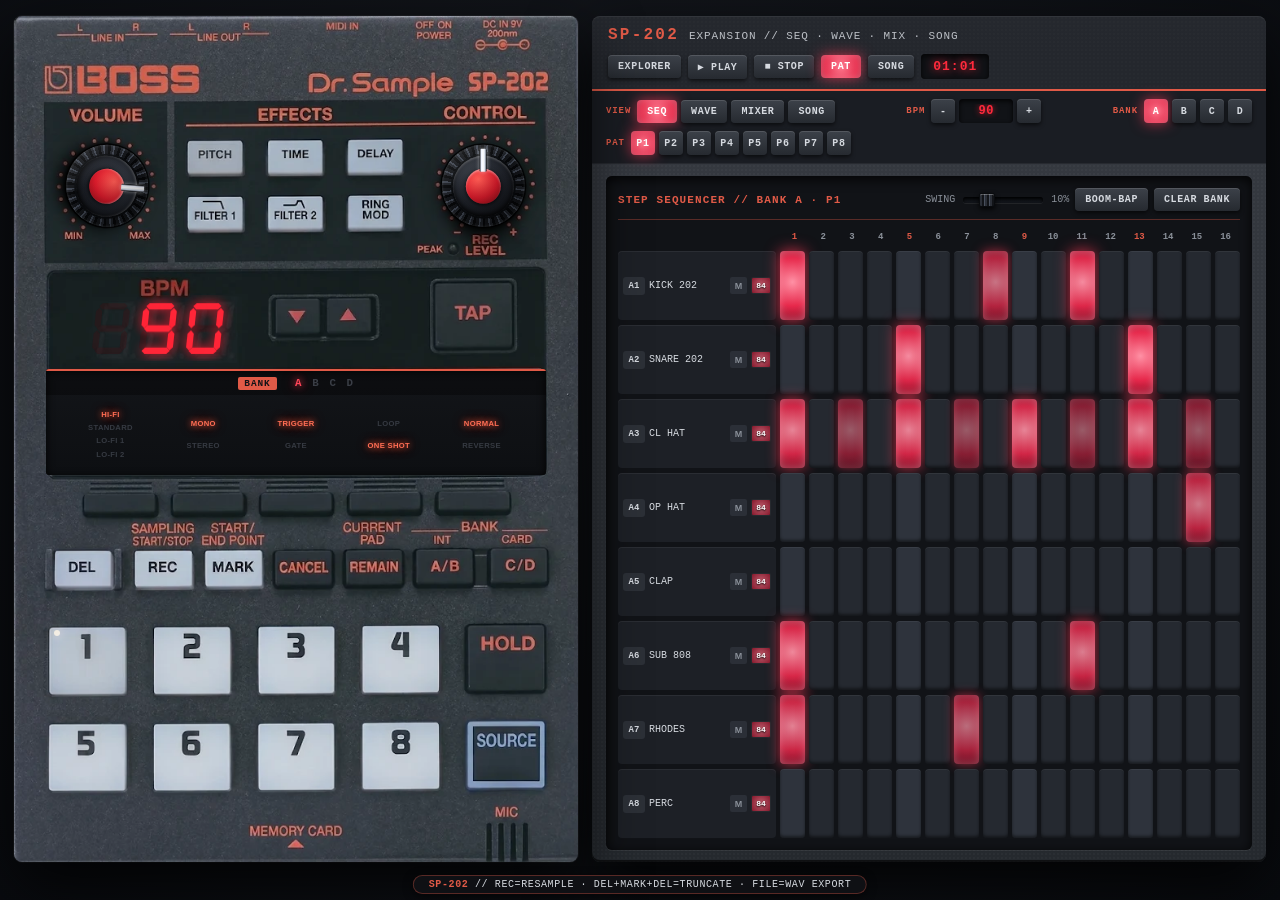
==== commit 366bdc6f: "web app" ====
--- a/index.html
+++ b/index.html
@@ -39,6 +39,10 @@
 @keyframes delRedBlink{0%,100%{background:radial-gradient(circle at 50% 50%,rgba(255,120,120,.85) 0%,rgba(255,30,45,.72) 60%,rgba(180,10,25,.38) 100%);box-shadow:0 0 18px rgba(255,40,55,.85)}50%{background:transparent;box-shadow:none}}
 .pad.del-blink{animation:delRedBlink .55s ease-in-out infinite}
 .pad.del-selected{animation:delRedBlink .18s ease-in-out infinite}
+@keyframes recAmberBlink{0%,100%{background:radial-gradient(circle at 50% 50%,rgba(255,175,95,.9) 0%,rgba(255,60,30,.78) 60%,rgba(190,20,10,.42) 100%);box-shadow:0 0 18px rgba(255,80,35,.9)}50%{background:rgba(255,60,30,.12);box-shadow:none}}
+.pad.rec-blink{animation:recAmberBlink .55s ease-in-out infinite}
+.pad.rec-selected{animation:recAmberBlink .18s ease-in-out infinite}
+.pad.rec-armed{background:radial-gradient(circle at 50% 50%,rgba(255,150,110,.92) 0%,rgba(255,35,45,.82) 62%,rgba(180,10,20,.48) 100%);box-shadow:0 0 22px rgba(255,45,55,.95),inset 0 0 12px rgba(255,210,180,.6)}
 #pad-0{left:6.1%;top:72%}#pad-1{left:24.5%;top:72%}#pad-2{left:43%;top:72%}#pad-3{left:61.4%;top:72%}
 #pad-4{left:6.1%;top:83.4%}#pad-5{left:24.5%;top:83.4%}#pad-6{left:43%;top:83.4%}#pad-7{left:61.4%;top:83.4%}
 .fx-btn{width:10.1%;height:4.4%;border-radius:3px;mix-blend-mode:screen}
@@ -48,6 +52,8 @@
 .util-btn{top:63%;width:10.6%;height:4.6%;border-radius:3px;mix-blend-mode:screen}
 .util-btn.lit{background:radial-gradient(circle,rgba(255,90,105,.82),rgba(255,35,60,.5));box-shadow:0 0 16px rgba(255,50,75,.82)}
 .util-btn.lit-blue{background:radial-gradient(circle,rgba(110,200,255,.88),rgba(25,120,255,.55));box-shadow:0 0 16px rgba(35,140,255,.88)}
+@keyframes recBtnPulse{0%,100%{background:radial-gradient(circle,rgba(255,110,95,.92),rgba(255,25,40,.65));box-shadow:0 0 18px rgba(255,40,55,.95)}50%{background:radial-gradient(circle,rgba(255,60,60,.35),rgba(180,15,25,.2));box-shadow:0 0 6px rgba(255,40,55,.4)}}
+.util-btn.rec-pulse{animation:recBtnPulse .45s ease-in-out infinite}
 #btn-del{left:6.8%}#btn-rec{left:21.1%}#btn-mark{left:33.6%}#btn-cancel{left:46.1%}#btn-remain{left:58.6%}#btn-ab{left:71.1%}#btn-cd{left:83.6%}
 #btn-hold{left:80.2%;top:72%;width:13.8%;height:8.2%;mix-blend-mode:screen}
 #btn-source{left:80.2%;top:83.4%;width:13.8%;height:8.2%;mix-blend-mode:screen}
@@ -161,6 +167,16 @@
 .wave-slider{width:100%}
 .wave-meta{margin-top:7px;display:flex;align-items:center;justify-content:space-between;font-size:10px;color:var(--silk-dim);gap:10px}
 .zoom-tag{font-size:10px;color:var(--silk-white);font-weight:700;min-width:34px;text-align:center}
+
+/* MARK WAVE FILE MENU */
+.wave-menu-wrap{position:relative;display:inline-flex}
+.wave-file-menu{position:absolute;top:calc(100% + 5px);left:0;min-width:248px;background:linear-gradient(180deg,#2b2f37 0%,#1a1d23 100%);border:1px solid rgba(224,90,71,.55);border-radius:5px;box-shadow:0 14px 32px rgba(0,0,0,.92),inset 0 1px 0 rgba(255,255,255,.12);padding:5px;display:none;flex-direction:column;gap:3px;z-index:50}
+.wave-file-menu.open{display:flex}
+.menu-item{background:transparent;border:none;border-radius:3px;padding:7px 9px;color:var(--silk-white);font-family:inherit;font-size:10px;font-weight:700;letter-spacing:.05em;text-align:left;cursor:pointer;display:flex;align-items:center;justify-content:space-between;gap:10px;transition:background .08s,color .08s}
+.menu-item:hover{background:rgba(224,90,71,.22);color:#fff}
+.menu-item span.sub{font-size:8.5px;color:var(--silk-dim);font-weight:400}
+.menu-sep{height:1px;background:rgba(255,255,255,.08);margin:2px 4px}
+
 .mixer-grid{flex:1;display:grid;grid-template-columns:repeat(8,1fr);gap:8px;min-height:0}
 .mix-strip{background:linear-gradient(180deg,#252930 0%,#1a1d22 100%);border-radius:5px;padding:8px 6px;display:flex;flex-direction:column;align-items:center;justify-content:space-between;box-shadow:inset 0 1px 0 rgba(255,255,255,.07),0 2px 6px rgba(0,0,0,.5);min-height:0}
 .mix-ch-id{font-size:10px;font-weight:900;color:var(--silk-red);letter-spacing:.08em}
@@ -288,7 +304,19 @@
 
       <div class="view-panel" id="view-wave">
         <div class="panel-hdr">
-          <div class="panel-title">MARK WAVE // <span id="wave-pad-lbl">BANK A · PAD 1</span></div>
+          <div style="display:flex;align-items:center;gap:8px">
+            <div class="wave-menu-wrap" id="wave-file-menu-wrap">
+              <button class="hw-btn" id="btn-wave-file-menu">FILE ▾</button>
+              <div class="wave-file-menu" id="wave-file-menu">
+                <button class="menu-item" id="menu-export-fx"><span>EXPORT WAV (FX + RATE + PITCH)</span><span class="sub">.WAV</span></button>
+                <button class="menu-item" id="menu-export-raw"><span>EXPORT WAV (TRIMMED RAW)</span><span class="sub">.WAV</span></button>
+                <div class="menu-sep"></div>
+                <button class="menu-item" id="menu-truncate-pad"><span>TRUNCATE TO MARK POINTS</span><span class="sub">DEL+MARK</span></button>
+                <button class="menu-item" id="menu-reset-marks"><span>RESET MARKS &amp; PITCH</span><span class="sub">1.0x</span></button>
+              </div>
+            </div>
+            <div class="panel-title">MARK WAVE // <span id="wave-pad-lbl">BANK A · PAD 1</span></div>
+          </div>
           <div class="panel-controls">
             <div class="wave-bpm-stepper" title="Pitch Sample by BPM (±1 BPM or Type Decimals)">
               <span class="group-lbl">BPM</span>
@@ -329,7 +357,7 @@
     </div>
   </section>
 </div>
-<div class="hud" id="hud"><b>SP-202</b> // PRO KNOBS &amp; SLIDERS · SMOOTH DELAY · DRAG STEPS UP/DOWN FOR VELOCITY</div>
+<div class="hud" id="hud"><b>SP-202</b> // REC=RESAMPLE · DEL+MARK+DEL=TRUNCATE · FILE=WAV EXPORT</div>
 
 <script>
 (()=>{
@@ -340,16 +368,18 @@
 
 const banks = Array.from({length:NUM_BANKS},(_,b)=>Array.from({length:NUM_PADS},(_,p)=>({
   bank:b, pad:p, name:b===0?["KICK 202","SNARE 202","CL HAT","OP HAT","CLAP","SUB 808","RHODES","PERC"][p]:`EMPTY ${BANK_NAMES[b]}${p+1}`,
-  buffer:null, cache:{}, startNorm:0, endNorm:1, loopBeats:null, grade:0, stereo:false, gate:false, loop:false, reverse:false,
+  buffer:null, cache:{}, startNorm:0, endNorm:1, loopBeats:null, waveZoom:1, waveScroll:0,
+  grade:0, stereo:false, gate:false, loop:false, reverse:false,
   vol:0.85, pan:0, pitch:1.0, mute:false, solo:false, fxSend:b===0&&p<4, activeVoice:null, gainNode:null, panNode:null, analyser:null, dryOut:null, fxOut:null
 })));
-// patterns store 0 (off) or 0.15..1.0 (velocity)
 const patterns = Array.from({length:NUM_PATS},()=>Array.from({length:NUM_BANKS},()=>Array.from({length:NUM_PADS},()=>new Array(NUM_STEPS).fill(0))));
 const trackVel = Array.from({length:NUM_BANKS},()=>new Array(NUM_PADS).fill(0.85));
 const songBars = Array.from({length:NUM_BARS},()=>({pat:0, tracks:Array.from({length:NUM_BANKS},()=>new Array(NUM_PADS).fill(true))}));
 
-let currentBank=0, selectedPad=0, currentPat=0, activeFx=null, holdOn=false, remainMode=false, deleteMode=false, deleteTargetPad=null;
-let bpm=90, displayedLedValue=90, swingPct=10, volVal=0.85, ctrlVal=0.50, lastTap=0, waveZoom=1, waveScroll=0;
+let currentBank=0, selectedPad=0, currentPat=0, activeFx=null, holdOn=false, remainMode=false, deleteMode=false, truncateMode=false, deleteTargetPad=null;
+// resampleState: null | "select" | "armed" | "recording"
+let resampleState=null, resampleTarget=null, resampleNode=null, resampleChunksL=[], resampleChunksR=[], resampleFrames=0, resampleIdx=1;
+let bpm=90, displayedLedValue=90, swingPct=10, volVal=0.85, ctrlVal=0.50, lastTap=0;
 let isPlaying=false, playMode="pat", currentStep=0, currentBar=0, nextStepTime=0, schedTimer=null;
 let auditionSource=null, auditionEl=null, draggingSampleId=null, sampleIdCounter=1;
 const sampleRegistry=new Map(), folderTree={name:"ROOT",folders:{},files:[]}, meterSegsUI=Array.from({length:NUM_PADS},()=>[]);
@@ -449,28 +479,183 @@
 }
 function stepPadBpm(delta){const info=detectLoopBpm(curPadObj()); if(info) setPadTargetBpm(currentBank,selectedPad,info.padBpm+delta);}
 
-// SP-202 DECIMATION & BIT CRUNCH
-function getProcessedBuffer(pad){
-  if(!pad.buffer) return null;
-  const key=`${pad.grade}_${pad.reverse?1:0}`; if(pad.cache[key]) return pad.cache[key];
-  const srcBuf=pad.buffer, sr=srcBuf.sampleRate, len=srcBuf.length, nCh=srcBuf.numberOfChannels, spec=GRADE_SPECS[pad.grade];
-  const stepRatio=Math.max(1,sr/spec.rate), qL=Math.pow(2,spec.bits-1), outBuf=ac.createBuffer(nCh,len,sr);
+// TRUNCATE SAMPLE TO START/END MARK POINTS
+function truncatePadSample(bIdx,pIdx){
+  initAudio();
+  const pad=banks[bIdx][pIdx];
+  if(!pad||!pad.buffer){hud.innerHTML=`<b>TRUNCATE:</b> BANK ${BANK_NAMES[bIdx]} PAD ${pIdx+1} IS EMPTY`; return false;}
+  const srcBuf=pad.buffer, totalLen=srcBuf.length;
+  const sFrame=Math.max(0,Math.min(totalLen-1,Math.floor(pad.startNorm*totalLen)));
+  const eFrame=Math.max(sFrame+1,Math.min(totalLen,Math.ceil(pad.endNorm*totalLen)));
+  const newLen=eFrame-sFrame;
+  if(sFrame===0&&eFrame===totalLen){hud.innerHTML=`<b>TRUNCATE:</b> MARK POINTS ALREADY AT FULL LENGTH`; return false;}
+  stopPadVoice(bIdx,pIdx);
+  const newBuf=ac.createBuffer(srcBuf.numberOfChannels,newLen,srcBuf.sampleRate);
+  for(let c=0;c<srcBuf.numberOfChannels;c++){
+    newBuf.getChannelData(c).set(srcBuf.getChannelData(c).subarray(sFrame,eFrame));
+  }
+  pad.buffer=newBuf; pad.cache={}; pad.startNorm=0; pad.endNorm=1;
+  resetPadZoom(pad); syncPadVisuals(); syncWaveEditorUI(); showPadBpmOnDisplay(pad); renderAllWaveCanvases();
+  hud.innerHTML=`<b>TRUNCATED</b> BANK ${BANK_NAMES[bIdx]} PAD ${pIdx+1} (${pad.name}) → <b>${newBuf.duration.toFixed(3)} s</b>`;
+  return true;
+}
+
+// SP-202 DECIMATION & BIT CRUNCH (WORKS ON BOTH REALTIME & OFFLINE CONTEXTS)
+function renderDecimatedBuffer(ctx,srcBuf,grade,reverse){
+  if(!srcBuf) return null;
+  const sr=srcBuf.sampleRate, len=srcBuf.length, nCh=srcBuf.numberOfChannels, spec=GRADE_SPECS[grade];
+  const stepRatio=Math.max(1,sr/spec.rate), qL=Math.pow(2,spec.bits-1), outBuf=ctx.createBuffer(nCh,len,sr);
   for(let c=0;c<nCh;c++){
     const src=srcBuf.getChannelData(c), dst=outBuf.getChannelData(c); let phase=stepRatio, hold=0;
     for(let i=0;i<len;i++){
-      const si=pad.reverse?(len-1-i):i; phase+=1;
-      if(phase>=stepRatio){phase-=stepRatio; let s=src[si]; if(pad.grade>=2) s=Math.tanh(s*(pad.grade===3?1.55:1.25)); hold=Math.round(s*qL)/qL;}
+      const si=reverse?(len-1-i):i; phase+=1;
+      if(phase>=stepRatio){phase-=stepRatio; let s=src[si]; if(grade>=2) s=Math.tanh(s*(grade===3?1.55:1.25)); hold=Math.round(s*qL)/qL;}
       dst[i]=hold;
     }
   }
-  return pad.cache[key]=outBuf;
-}
-
-// WEB AUDIO ENGINE (SMOOTH ZIPPER-FREE DELAY + DAMPING LPF)
+  return outBuf;
+}
+function getProcessedBuffer(pad){
+  if(!pad.buffer) return null;
+  const key=`${pad.grade}_${pad.reverse?1:0}`;
+  if(pad.cache[key]) return pad.cache[key];
+  return pad.cache[key]=renderDecimatedBuffer(ac,pad.buffer,pad.grade,pad.reverse);
+}
+
+// OFFLINE WAV RENDER & EXPORT (WITH FX, GRADE, SAMPLE RATE, PITCH & BPM)
+function encodeWav16(audioBuffer){
+  const nCh=audioBuffer.numberOfChannels, sr=audioBuffer.sampleRate, len=audioBuffer.length;
+  const blockAlign=nCh*2, byteRate=sr*blockAlign, dataSize=len*blockAlign;
+  const buf=new ArrayBuffer(44+dataSize), view=new DataView(buf);
+  const writeStr=(off,s)=>{for(let i=0;i<s.length;i++) view.setUint8(off+i,s.charCodeAt(i));};
+  writeStr(0,"RIFF"); view.setUint32(4,36+dataSize,true); writeStr(8,"WAVE");
+  writeStr(12,"fmt "); view.setUint32(16,16,true); view.setUint16(20,1,true);
+  view.setUint16(22,nCh,true); view.setUint32(24,sr,true); view.setUint32(28,byteRate,true);
+  view.setUint16(32,blockAlign,true); view.setUint16(34,16,true);
+  writeStr(36,"data"); view.setUint32(40,dataSize,true);
+  const chans=Array.from({length:nCh},(_,c)=>audioBuffer.getChannelData(c));
+  let offset=44;
+  for(let i=0;i<len;i++){
+    for(let c=0;c<nCh;c++){
+      const s=Math.max(-1,Math.min(1,chans[c][i]));
+      view.setInt16(offset,s<0?s*0x8000:s*0x7FFF,true);
+      offset+=2;
+    }
+  }
+  return new Blob([buf],{type:"audio/wav"});
+}
+async function exportPadWav(withFx=true){
+  initAudio();
+  const pad=curPadObj();
+  if(!pad||!pad.buffer){hud.innerHTML="<b>EXPORT:</b> SELECTED PAD IS EMPTY"; return;}
+  const srcBuf=pad.buffer, sr=srcBuf.sampleRate, nCh=srcBuf.numberOfChannels;
+  if(!withFx){
+    const sFrame=Math.max(0,Math.min(srcBuf.length-1,Math.floor(pad.startNorm*srcBuf.length)));
+    const eFrame=Math.max(sFrame+1,Math.min(srcBuf.length,Math.ceil(pad.endNorm*srcBuf.length)));
+    const rawOut=ac.createBuffer(nCh,eFrame-sFrame,sr);
+    for(let c=0;c<nCh;c++) rawOut.getChannelData(c).set(srcBuf.getChannelData(c).subarray(sFrame,eFrame));
+    const blob=encodeWav16(rawOut);
+    const fn=`${pad.name.replace(/[^A-Z0-9_-]/gi,"_")}_RAW.wav`;
+    triggerDownload(blob,fn);
+    hud.innerHTML=`EXPORTED RAW WAV: <b>${fn}</b> (${rawOut.duration.toFixed(3)}s)`;
+    return;
+  }
+  const rate=getEffectivePadRate(pad);
+  const totalDur=srcBuf.duration, fwdS=pad.startNorm*totalDur;
+  let fwdE=pad.endNorm*totalDur; if(fwdE-fwdS<0.01) fwdE=Math.min(totalDur,fwdS+0.01);
+  const sSec=pad.reverse?Math.max(0,totalDur-fwdE):fwdS;
+  const eSec=pad.reverse?Math.min(totalDur,totalDur-fwdS):fwdE;
+  const segDur=Math.max(0.01,eSec-sSec), playDur=segDur/rate;
+  const useFx=pad.fxSend&&activeFx!==null;
+  const tailDur=(useFx&&activeFx==="delay")?Math.min(2.2,(0.06+ctrlVal*0.64)*3.5):0.02;
+  const outFrames=Math.max(1,Math.ceil((playDur+tailDur)*sr));
+  const offCtx=new OfflineAudioContext(2,outFrames,sr);
+  const procBuf=renderDecimatedBuffer(offCtx,srcBuf,pad.grade,pad.reverse);
+
+  const src=offCtx.createBufferSource(); src.buffer=procBuf; src.playbackRate.value=rate;
+  const mg=offCtx.createGain(); mg.gain.value=1.0; mg.channelCount=pad.stereo?2:1; mg.channelCountMode=pad.stereo?"max":"explicit";
+  const chGain=offCtx.createGain(); chGain.gain.value=pad.vol;
+  const pan=offCtx.createStereoPanner(); pan.pan.value=pad.pan;
+  src.connect(mg); mg.connect(chGain); chGain.connect(pan);
+
+  if(!useFx){
+    pan.connect(offCtx.destination);
+  } else {
+    const isLpf=activeFx==="filter1", isHpf=activeFx==="filter2", isRing=activeFx==="ringmod", isDel=activeFx==="delay";
+    const postBus=offCtx.createGain();
+    if(isLpf){
+      const lpf=offCtx.createBiquadFilter(); lpf.type="lowpass"; lpf.Q.value=4.2;
+      lpf.frequency.value=Math.min(sr*0.42,95*Math.pow(145,ctrlVal));
+      pan.connect(lpf); lpf.connect(postBus);
+    } else if(isHpf){
+      const hpf=offCtx.createBiquadFilter(); hpf.type="highpass"; hpf.Q.value=3.5;
+      hpf.frequency.value=Math.min(sr*0.42,65*Math.pow(110,ctrlVal));
+      pan.connect(hpf); hpf.connect(postBus);
+    } else {
+      pan.connect(postBus);
+    }
+    const rGain=offCtx.createGain(); rGain.gain.value=isRing?0.5:1;
+    if(isRing){
+      const rOsc=offCtx.createOscillator(); rOsc.frequency.value=40+ctrlVal*900;
+      const rDep=offCtx.createGain(); rDep.gain.value=0.5;
+      rOsc.connect(rDep); rDep.connect(rGain.gain); rOsc.start(0);
+    }
+    postBus.connect(rGain); rGain.connect(offCtx.destination);
+    if(isDel){
+      const dNode=offCtx.createDelay(1.2); dNode.delayTime.value=0.06+ctrlVal*0.64;
+      const dLpf=offCtx.createBiquadFilter(); dLpf.type="lowpass"; dLpf.frequency.value=3800;
+      const dFb=offCtx.createGain(); dFb.gain.value=0.32+ctrlVal*0.46;
+      const dWet=offCtx.createGain(); dWet.gain.value=0.68;
+      rGain.connect(dNode); dNode.connect(dLpf); dLpf.connect(dFb); dFb.connect(dNode); dLpf.connect(dWet); dWet.connect(offCtx.destination);
+    }
+  }
+  src.start(0,sSec,segDur);
+  const rendered=await offCtx.startRendering();
+  const info=detectLoopBpm(pad), spec=GRADE_SPECS[pad.grade];
+  const bpmTag=info?`_${Math.round(info.bpm)}BPM`:"";
+  const fxTag=useFx?`_${activeFx.toUpperCase()}`:"";
+  const fn=`${pad.name.replace(/[^A-Z0-9_-]/gi,"_")}_${spec.name.replace(/\s+/g,"")}${bpmTag}${fxTag}.wav`;
+  triggerDownload(encodeWav16(rendered),fn);
+  hud.innerHTML=`EXPORTED WAV: <b>${fn}</b> (${spec.name} · ${rendered.duration.toFixed(3)}s)`;
+}
+function triggerDownload(blob,filename){
+  const url=URL.createObjectURL(blob), a=document.createElement("a");
+  a.href=url; a.download=filename; document.body.appendChild(a); a.click(); a.remove();
+  setTimeout(()=>URL.revokeObjectURL(url),4000);
+}
+
+// WEB AUDIO ENGINE + LIVE MASTER RESAMPLE TAP
 function initAudio(){
   if(ac) return;
   ac=new (window.AudioContext||window.webkitAudioContext)();
   masterGain=ac.createGain(); masterGain.gain.value=volVal; masterGain.connect(ac.destination);
+
+  // ScriptProcessor tap on masterGain for zero-dependency stereo resampling
+  resampleNode=ac.createScriptProcessor(2048,2,2);
+  const silentSink=ac.createGain(); silentSink.gain.value=0;
+  masterGain.connect(resampleNode); resampleNode.connect(silentSink); silentSink.connect(ac.destination);
+  resampleNode.onaudioprocess=e=>{
+    if(resampleState!=="armed"&&resampleState!=="recording") return;
+    const inL=e.inputBuffer.getChannelData(0), inR=e.inputBuffer.getChannelData(1);
+    if(resampleState==="armed"){
+      let triggerIdx=-1;
+      for(let i=0;i<inL.length;i++){
+        if(Math.abs(inL[i])>0.0025||Math.abs(inR[i])>0.0025){triggerIdx=i; break;}
+      }
+      if(triggerIdx===-1) return;
+      resampleState="recording";
+      resampleChunksL=[]; resampleChunksR=[]; resampleFrames=0;
+      syncPadVisuals();
+      hud.innerHTML=`<b style="color:#ff3850">● RESAMPLING</b> TO BANK ${BANK_NAMES[resampleTarget.bank]} PAD ${resampleTarget.pad+1} — PRESS <b>REC</b> TO FINISH`;
+      const slL=new Float32Array(inL.subarray(triggerIdx)), slR=new Float32Array(inR.subarray(triggerIdx));
+      resampleChunksL.push(slL); resampleChunksR.push(slR); resampleFrames+=slL.length;
+      return;
+    }
+    const cL=new Float32Array(inL), cR=new Float32Array(inR);
+    resampleChunksL.push(cL); resampleChunksR.push(cR); resampleFrames+=cL.length;
+    if(resampleFrames>=ac.sampleRate*30) finishResampleCapture();
+  };
+
   fxInput=ac.createGain();
   lpfNode=ac.createBiquadFilter(); lpfNode.type="lowpass"; lpfNode.frequency.value=1800; lpfNode.Q.value=4.2;
   hpfNode=ac.createBiquadFilter(); hpfNode.type="highpass"; hpfNode.frequency.value=600; hpfNode.Q.value=3.5;
@@ -496,6 +681,30 @@
   }
   updateAllMixerNodes(); applyFxRealtime(); buildFactoryKitBuffers();
 }
+function finishResampleCapture(){
+  const tgt=resampleTarget;
+  const frames=resampleFrames, chL=resampleChunksL, chR=resampleChunksR;
+  resampleState=null; resampleTarget=null; resampleChunksL=[]; resampleChunksR=[]; resampleFrames=0;
+  syncPadVisuals();
+  if(!tgt||frames<64){hud.innerHTML="<b>RESAMPLE CANCELLED:</b> NO AUDIO CAPTURED"; return;}
+  // Trim trailing silence
+  const fullL=new Float32Array(frames), fullR=new Float32Array(frames);
+  let off=0;
+  for(let i=0;i<chL.length;i++){fullL.set(chL[i],off); fullR.set(chR[i],off); off+=chL[i].length;}
+  let endIdx=frames-1;
+  while(endIdx>64&&Math.abs(fullL[endIdx])<0.0008&&Math.abs(fullR[endIdx])<0.0008) endIdx--;
+  const finalLen=Math.min(frames,endIdx+64);
+  const newBuf=ac.createBuffer(2,finalLen,ac.sampleRate);
+  newBuf.getChannelData(0).set(fullL.subarray(0,finalLen));
+  newBuf.getChannelData(1).set(fullR.subarray(0,finalLen));
+  const rName=`RESAMP_${String(resampleIdx++).padStart(2,"0")}`;
+  // Add to Explorer tree under RESAMPLED
+  if(!folderTree.folders["RESAMPLED"]) folderTree.folders["RESAMPLED"]={name:"RESAMPLED",folders:{},files:[]};
+  const sid="smp_"+(sampleIdCounter++), en={id:sid,name:`${rName}.wav`,buffer:newBuf};
+  sampleRegistry.set(sid,en); folderTree.folders["RESAMPLED"].files.push(en); renderSampleTree();
+  assignBufferToPad(tgt.bank,tgt.pad,newBuf,rName);
+  hud.innerHTML=`<b>RESAMPLED</b> → BANK ${BANK_NAMES[tgt.bank]} PAD ${tgt.pad+1} [<b>${rName}</b> · ${newBuf.duration.toFixed(3)}s]`;
+}
 function updateAllMixerNodes(){
   if(!ac) return; const now=ac.currentTime;
   for(let b=0;b<NUM_BANKS;b++){
@@ -582,19 +791,32 @@
 $("blk-3").onclick=()=>{const p=curPadObj();p.loop=!p.loop;updateDynamicDisplay();hotSwapVoice(currentBank,selectedPad);};
 $("blk-4").onclick=()=>{const p=curPadObj();p.reverse=!p.reverse;updateDynamicDisplay();hotSwapVoice(currentBank,selectedPad);renderAllWaveCanvases();};
 
-// PAD VISUALS & PLAYBACK (WITH VELOCITY + REAL-TIME HOT-SWAP)
+// PAD VISUALS & PLAYBACK
 function syncPadVisuals(){
+  const activeWaveTab=$("view-wave").classList.contains("active");
+  const isRecSel=resampleState==="select";
+  const isRecArmed=resampleState==="armed"||resampleState==="recording";
   for(let p=0;p<NUM_PADS;p++){
     const pad=banks[currentBank][p], el=$(`pad-${p}`), playing=!!pad.activeVoice;
+    const isTgt=resampleTarget&&resampleTarget.bank===currentBank&&resampleTarget.pad===p;
     el.classList.toggle("has-sample",!!pad.buffer); el.classList.toggle("selected-pad",p===selectedPad);
-    el.classList.toggle("lit",!remainMode&&!deleteMode&&playing);
+    el.classList.toggle("lit",!remainMode&&!deleteMode&&!isRecSel&&playing);
     el.classList.toggle("fx-blink-blue",remainMode&&pad.fxSend);
     el.classList.toggle("del-blink",deleteMode&&deleteTargetPad!==p);
     el.classList.toggle("del-selected",deleteMode&&deleteTargetPad===p);
+    el.classList.toggle("rec-blink",isRecSel&&!isTgt);
+    el.classList.toggle("rec-selected",isRecSel&&isTgt);
+    el.classList.toggle("rec-armed",isRecArmed&&isTgt);
     const sn=$(`seq-pnum-${p}`); if(sn) sn.classList.toggle("lit",playing);
   }
-  $("btn-remain").classList.toggle("lit-blue",remainMode); $("btn-del").classList.toggle("lit",deleteMode);
-  $("btn-ab").classList.toggle("lit",currentBank<2); $("btn-cd").classList.toggle("lit",currentBank>=2);
+  $("btn-remain").classList.toggle("lit-blue",remainMode);
+  $("btn-del").classList.toggle("lit",deleteMode);
+  $("btn-rec").classList.toggle("lit",isRecSel);
+  $("btn-rec").classList.toggle("rec-pulse",isRecArmed);
+  $("btn-mark").classList.toggle("lit",truncateMode||activeWaveTab);
+  // Bank A: off, Bank B: A/B lit | Bank C: off, Bank D: C/D lit
+  $("btn-ab").classList.toggle("lit",currentBank===1);
+  $("btn-cd").classList.toggle("lit",currentBank===3);
 }
 function stopPadVoice(bIdx,pIdx,when=0){
   const pad=banks[bIdx][pIdx];
@@ -611,7 +833,7 @@
     } else { try{oldV.src.stop(startTime);}catch{} }
   }
   const buf=getProcessedBuffer(pad);
-  if(!buf){if(bIdx===currentBank&&!remainMode&&!deleteMode){const el=$(`pad-${pIdx}`);el.classList.add("lit");setTimeout(()=>{if(!pad.activeVoice)syncPadVisuals();},140);} return;}
+  if(!buf){if(bIdx===currentBank&&!remainMode&&!deleteMode&&resampleState!=="select"){const el=$(`pad-${pIdx}`);el.classList.add("lit");setTimeout(()=>{if(!pad.activeVoice)syncPadVisuals();},140);} return;}
   const src=ac.createBufferSource(); src.buffer=buf;
   const totalDur=buf.duration, fwdS=pad.startNorm*totalDur; let fwdE=pad.endNorm*totalDur; if(fwdE-fwdS<0.01) fwdE=Math.min(totalDur,fwdS+0.01);
   let sSec=pad.reverse?Math.max(0,totalDur-fwdE):fwdS, eSec=pad.reverse?Math.min(totalDur,totalDur-fwdS):fwdE;
@@ -649,7 +871,9 @@
 // PANIC & BANKS & MODES
 function stopAudition(){if(auditionSource){try{auditionSource.stop();}catch{} auditionSource=null;} if(auditionEl){auditionEl.classList.remove("auditioning"); auditionEl=null;}}
 function panicKillAll(){
-  stopTransport(); stopAudition(); if(deleteMode){deleteMode=false; deleteTargetPad=null;}
+  stopTransport(); stopAudition();
+  if(deleteMode||truncateMode){deleteMode=false; truncateMode=false; deleteTargetPad=null;}
+  if(resampleState){resampleState=null; resampleTarget=null; resampleChunksL=[]; resampleChunksR=[]; resampleFrames=0;}
   for(let b=0;b<NUM_BANKS;b++) for(let p=0;p<NUM_PADS;p++) if(banks[b][p].activeVoice){try{banks[b][p].activeVoice.src.stop();}catch{} banks[b][p].activeVoice=null;}
   if(ac&&delayFb&&delayWet){const n=ac.currentTime; delayFb.gain.cancelScheduledValues(n); delayWet.gain.cancelScheduledValues(n); delayFb.gain.setValueAtTime(0,n); delayWet.gain.setValueAtTime(0,n); if(activeFx==="delay") setTimeout(()=>{if(activeFx==="delay")applyFxRealtime();},130);}
   syncPadVisuals(); drawSevenSegDisplay(bpm); renderAllWaveCanvases();
@@ -657,7 +881,7 @@
   hud.innerHTML="<b>CANCEL // PANIC KILL</b> — ALL AUDIO STOPPED";
 }
 function switchBank(nb){
-  currentBank=nb; deleteTargetPad=null; resetWaveZoom();
+  currentBank=nb; deleteMode=false; truncateMode=false; deleteTargetPad=null;
   document.querySelectorAll("#bank-selector [data-bank]").forEach(b=>b.classList.toggle("active",+b.dataset.bank===currentBank));
   ["seq-bank-lbl","mix-bank-lbl","arr-bank-lbl","drawer-bank-lbl"].forEach(id=>$(id).textContent=BANK_NAMES[currentBank]);
   updateDynamicDisplay(); refreshAllBankUI(); syncPadVisuals(); syncWaveEditorUI(); renderAllWaveCanvases();
@@ -666,42 +890,111 @@
 $("btn-cd").onclick=()=>switchBank(currentBank===2?3:2);
 document.querySelectorAll("#bank-selector [data-bank]").forEach(b=>b.onclick=()=>switchBank(+b.dataset.bank));
 
+$("btn-rec").onclick=()=>{
+  initAudio(); if(ac.state==="suspended") ac.resume();
+  if(remainMode) remainMode=false;
+  if(deleteMode||truncateMode){deleteMode=false; truncateMode=false; deleteTargetPad=null;}
+  if(resampleState===null){
+    resampleState="select";
+    resampleTarget={bank:currentBank,pad:selectedPad};
+    syncPadVisuals();
+    hud.innerHTML=`<b>RESAMPLE TARGET:</b> BANK ${BANK_NAMES[currentBank]} PAD ${selectedPad+1} — CLICK PAD OR PRESS <b>REC</b> TO ARM`;
+    return;
+  }
+  if(resampleState==="select"){
+    if(!resampleTarget) resampleTarget={bank:currentBank,pad:selectedPad};
+    resampleState="armed"; resampleChunksL=[]; resampleChunksR=[]; resampleFrames=0;
+    syncPadVisuals();
+    hud.innerHTML=`<b>RESAMPLE ARMED</b> → BANK ${BANK_NAMES[resampleTarget.bank]} PAD ${resampleTarget.pad+1} — WAITING FOR PAD OR SEQ...`;
+    return;
+  }
+  if(resampleState==="armed"){
+    resampleState=null; resampleTarget=null; syncPadVisuals();
+    hud.innerHTML="<b>RESAMPLE DISARMED</b>";
+    return;
+  }
+  if(resampleState==="recording"){
+    finishResampleCapture();
+  }
+};
+
 $("btn-del").onclick=()=>{
   if(remainMode) remainMode=false;
-  if(!deleteMode){deleteMode=true; deleteTargetPad=null; syncPadVisuals(); hud.innerHTML="<b>DELETE ARMED:</b> CLICK PAD, THEN PRESS <b>DEL</b>"; return;}
+  if(resampleState){resampleState=null; resampleTarget=null; resampleChunksL=[]; resampleChunksR=[]; resampleFrames=0;}
+  if(!deleteMode){
+    deleteMode=true; truncateMode=false; deleteTargetPad=null; syncPadVisuals();
+    hud.innerHTML="<b>DELETE ARMED:</b> CLICK PAD + <b>DEL</b> TO ERASE · OR PRESS <b>MARK</b> TO TRUNCATE";
+    return;
+  }
+  if(truncateMode){
+    const target=deleteTargetPad!==null?deleteTargetPad:selectedPad;
+    deleteMode=false; truncateMode=false; deleteTargetPad=null;
+    truncatePadSample(currentBank,target);
+    syncPadVisuals();
+    return;
+  }
   if(deleteTargetPad!==null){
     const pad=banks[currentBank][deleteTargetPad]; stopPadVoice(currentBank,deleteTargetPad);
-    Object.assign(pad,{buffer:null,cache:{},startNorm:0,endNorm:1,loopBeats:null,pitch:1.0,name:`EMPTY ${BANK_NAMES[currentBank]}${deleteTargetPad+1}`});
-    deleteMode=false; deleteTargetPad=null; refreshAllBankUI(); syncPadVisuals(); syncWaveEditorUI(); renderAllWaveCanvases();
-  } else {deleteMode=false; syncPadVisuals();}
+    Object.assign(pad,{buffer:null,cache:{},startNorm:0,endNorm:1,loopBeats:null,waveZoom:1,waveScroll:0,pitch:1.0,name:`EMPTY ${BANK_NAMES[currentBank]}${deleteTargetPad+1}`});
+    deleteMode=false; truncateMode=false; deleteTargetPad=null; refreshAllBankUI(); syncPadVisuals(); syncWaveEditorUI(); renderAllWaveCanvases();
+  } else {deleteMode=false; truncateMode=false; syncPadVisuals();}
 };
-$("btn-remain").onclick=()=>{if(deleteMode){deleteMode=false;deleteTargetPad=null;} remainMode=!remainMode; syncPadVisuals();};
+$("btn-remain").onclick=()=>{
+  if(deleteMode||truncateMode){deleteMode=false;truncateMode=false;deleteTargetPad=null;}
+  if(resampleState){resampleState=null;resampleTarget=null;}
+  remainMode=!remainMode; syncPadVisuals();
+};
 function switchTab(t){
   document.querySelectorAll("[data-tab]").forEach(b=>b.classList.toggle("active",b.dataset.tab===t));
   document.querySelectorAll(".view-panel").forEach(v=>v.classList.toggle("active",v.id===`view-${t}`));
-  $("btn-mark").classList.toggle("lit",t==="wave");
+  syncPadVisuals();
   if(t==="wave"){syncWaveEditorUI(); showPadBpmOnDisplay(curPadObj()); requestAnimationFrame(renderAllWaveCanvases);}
 }
-$("btn-mark").onclick=()=>switchTab("wave");
+$("btn-mark").onclick=()=>{
+  if(deleteMode){
+    truncateMode=!truncateMode;
+    deleteTargetPad=truncateMode?(deleteTargetPad!==null?deleteTargetPad:selectedPad):null;
+    syncPadVisuals();
+    if(truncateMode){
+      const p=banks[currentBank][deleteTargetPad];
+      hud.innerHTML=`<b>TRUNCATE ARMED:</b> BANK ${BANK_NAMES[currentBank]} PAD ${deleteTargetPad+1} (${p.name}) — PRESS <b>DEL</b> TO TRUNCATE`;
+    } else {
+      hud.innerHTML="<b>DELETE ARMED:</b> CLICK PAD + <b>DEL</b> TO ERASE · OR PRESS <b>MARK</b> TO TRUNCATE";
+    }
+    return;
+  }
+  switchTab("wave");
+};
 document.querySelectorAll("[data-tab]").forEach(b=>b.onclick=()=>switchTab(b.dataset.tab));
 
 function assignBufferToPad(bIdx,pIdx,buf,name){
   const pad=banks[bIdx][pIdx];
-  Object.assign(pad,{buffer:buf,cache:{},startNorm:0,endNorm:1,loopBeats:null,pitch:1.0,name:name.replace(/\.[^.]+$/,"").slice(0,12).toUpperCase()});
-  selectedPad=pIdx; resetWaveZoom(); refreshAllBankUI(); syncPadVisuals(); syncWaveEditorUI(); showPadBpmOnDisplay(pad); renderAllWaveCanvases(); triggerPad(bIdx,pIdx);
+  Object.assign(pad,{buffer:buf,cache:{},startNorm:0,endNorm:1,loopBeats:null,waveZoom:1,waveScroll:0,pitch:1.0,name:name.replace(/\.[^.]+$/,"").slice(0,12).toUpperCase()});
+  selectedPad=pIdx; refreshAllBankUI(); syncPadVisuals(); syncWaveEditorUI(); showPadBpmOnDisplay(pad); renderAllWaveCanvases(); triggerPad(bIdx,pIdx);
   const info=detectLoopBpm(pad);
   hud.innerHTML=`LOADED <b>${name}</b> → ${BANK_NAMES[bIdx]}${pIdx+1}${info?` // <b>${info.padBpm.toFixed(2)} BPM (${info.beats}B)</b>`:""}`;
 }
 document.querySelectorAll(".pad").forEach(el=>{
   const idx=+el.dataset.pad;
   el.addEventListener("mousedown",()=>{
-    if(selectedPad!==idx) resetWaveZoom(); selectedPad=idx; const pad=banks[currentBank][idx];
+    selectedPad=idx; const pad=banks[currentBank][idx];
     updateDynamicDisplay(); syncWaveEditorUI();
-    if(deleteMode){deleteTargetPad=idx; syncPadVisuals(); return;}
+    if(resampleState==="select"){
+      resampleTarget={bank:currentBank,pad:idx};
+      syncPadVisuals();
+      hud.innerHTML=`<b>RESAMPLE TARGET:</b> BANK ${BANK_NAMES[currentBank]} PAD ${idx+1} (${pad.name}) — PRESS <b>REC</b> AGAIN TO ARM`;
+      return;
+    }
+    if(deleteMode){
+      deleteTargetPad=idx; syncPadVisuals();
+      if(truncateMode) hud.innerHTML=`<b>TRUNCATE ARMED:</b> BANK ${BANK_NAMES[currentBank]} PAD ${idx+1} (${pad.name}) — PRESS <b>DEL</b> TO TRUNCATE`;
+      else hud.innerHTML=`<b>DELETE TARGET:</b> BANK ${BANK_NAMES[currentBank]} PAD ${idx+1} — PRESS <b>DEL</b> TO ERASE OR <b>MARK</b> TO TRUNCATE`;
+      return;
+    }
     if(remainMode){pad.fxSend=!pad.fxSend; updateAllMixerNodes(); applyFxRealtime(); syncPadVisuals(); refreshMixerUI(); return;}
     triggerPad(currentBank,idx); showPadBpmOnDisplay(pad); renderAllWaveCanvases();
   });
-  const rel=()=>{if(!remainMode&&!deleteMode&&banks[currentBank][idx].gate&&!holdOn) stopPadVoice(currentBank,idx);};
+  const rel=()=>{if(!remainMode&&!deleteMode&&resampleState!=="select"&&banks[currentBank][idx].gate&&!holdOn) stopPadVoice(currentBank,idx);};
   el.addEventListener("mouseup",rel); el.addEventListener("mouseleave",rel);
   el.addEventListener("dragenter",e=>{e.preventDefault();el.classList.add("drag-over");});
   el.addEventListener("dragover",e=>{e.preventDefault();e.dataTransfer.dropEffect="copy";el.classList.add("drag-over");});
@@ -715,18 +1008,27 @@
   });
 });
 
-// WAVE EDITOR & BPM STEPPER
+// WAVE EDITOR (PER-PAD PERSISTENT ZOOM & SCROLL + FILE EXPORT MENU)
 const miniCanvas=$("mini-wave-canvas"), miniCtx=miniCanvas.getContext("2d"), waveCanvas=$("wave-canvas"), waveCtx=waveCanvas.getContext("2d");
 const rngStart=$("rng-start"), rngEnd=$("rng-end"), rngPitch=$("rng-pitch");
+function formatZoomLabel(z){return z>=10?`${Math.round(z)}x`:`${Math.round(z*10)/10}x`;}
 function setWaveZoom(nz,anchor=0.5){
-  const maxZ=getMaxZoomForPad(curPadObj()), oldS=1/waveZoom, cz=Math.max(1,Math.min(maxZ,nz)), newS=1/cz;
-  waveZoom=cz; waveScroll=Math.max(0,Math.min(1-newS,waveScroll+anchor*oldS-anchor*newS));
-  $("lbl-zoom").textContent=waveZoom>=10?`${Math.round(waveZoom)}x`:`${Math.round(waveZoom*10)/10}x`;
+  const pad=curPadObj(), maxZ=getMaxZoomForPad(pad), oldS=1/pad.waveZoom, cz=Math.max(1,Math.min(maxZ,nz)), newS=1/cz;
+  pad.waveZoom=cz; pad.waveScroll=Math.max(0,Math.min(1-newS,pad.waveScroll+anchor*oldS-anchor*newS));
+  $("lbl-zoom").textContent=formatZoomLabel(pad.waveZoom);
   renderAllWaveCanvases();
 }
-function resetWaveZoom(){waveZoom=1; waveScroll=0; if($("lbl-zoom")) $("lbl-zoom").textContent="1x";}
+function resetPadZoom(pad=curPadObj()){
+  if(!pad) return;
+  pad.waveZoom=1; pad.waveScroll=0;
+  if(pad===curPadObj()&&$("lbl-zoom")) $("lbl-zoom").textContent="1x";
+}
 function syncWaveEditorUI(){
   const pad=curPadObj(), dur=pad.buffer?pad.buffer.duration:0, semi=rateToSemi(pad.pitch);
+  const maxZ=getMaxZoomForPad(pad);
+  pad.waveZoom=Math.max(1,Math.min(maxZ,pad.waveZoom||1));
+  pad.waveScroll=Math.max(0,Math.min(1-1/pad.waveZoom,pad.waveScroll||0));
+  $("lbl-zoom").textContent=formatZoomLabel(pad.waveZoom);
   $("wave-pad-lbl").textContent=`BANK ${BANK_NAMES[currentBank]} · PAD ${selectedPad+1} [${pad.name}]`;
   rngStart.value=pad.startNorm; rngEnd.value=pad.endNorm; rngPitch.value=semi.toFixed(2);
   $("lbl-pad-pitch").textContent=`${semi>=0?"+":""}${semi.toFixed(2)} st`;
@@ -753,7 +1055,7 @@
   const sx=pad.startNorm*w, ex=pad.endNorm*w;
   miniCtx.fillStyle="rgba(0,0,0,0.55)"; miniCtx.fillRect(0,0,sx,h); miniCtx.fillRect(ex,0,w-ex,h);
   miniCtx.fillStyle="#4dff91"; miniCtx.fillRect(sx,0,1.5,h); miniCtx.fillStyle="#ff3850"; miniCtx.fillRect(ex-1.5,0,1.5,h);
-  const vx=waveScroll*w, vw=Math.max(6,(1/waveZoom)*w);
+  const vx=pad.waveScroll*w, vw=Math.max(6,(1/pad.waveZoom)*w);
   miniCtx.fillStyle="rgba(255,255,255,0.14)"; miniCtx.fillRect(vx,0,vw,h);
   miniCtx.strokeStyle="rgba(255,195,140,0.9)"; miniCtx.lineWidth=1.5; miniCtx.strokeRect(vx+0.75,0.75,vw-1.5,h-1.5);
   const ph=getPlayheadNorm(pad); if(ph!==null){miniCtx.strokeStyle="#fff"; miniCtx.beginPath(); miniCtx.moveTo(ph*w,0); miniCtx.lineTo(ph*w,h); miniCtx.stroke();}
@@ -767,7 +1069,7 @@
   for(let i=1;i<8;i++){waveCtx.moveTo((w/8)*i,0); waveCtx.lineTo((w/8)*i,h);} waveCtx.stroke();
   const pad=curPadObj();
   if(!pad.buffer){waveCtx.fillStyle="#6d727b";waveCtx.font="bold 12px Courier New";waveCtx.textAlign="center";waveCtx.fillText("NO SAMPLE LOADED — DRAG AUDIO ONTO PAD",w/2,h/2+4);return;}
-  const vSpan=1/waveZoom, vS=waveScroll, vE=Math.min(1,vS+vSpan), n2x=n=>((n-vS)/vSpan)*w;
+  const vSpan=1/pad.waveZoom, vS=pad.waveScroll, vE=Math.min(1,vS+vSpan), n2x=n=>((n-vS)/vSpan)*w;
   const data=pad.buffer.getChannelData(0), sS=Math.floor(vS*data.length), eS=Math.floor(vE*data.length), vis=Math.max(1,eS-sS), step=Math.max(1,Math.floor(vis/w));
   const sx=n2x(pad.startNorm), ex=n2x(pad.endNorm);
   waveCtx.fillStyle="rgba(0,0,0,0.55)"; if(sx>0) waveCtx.fillRect(0,0,Math.min(w,sx),h); if(ex<w) waveCtx.fillRect(Math.max(0,ex),0,w-Math.max(0,ex),h);
@@ -784,6 +1086,16 @@
   const ph=getPlayheadNorm(pad); if(ph!==null){const px=n2x(ph); if(px>=-2&&px<=w+2){waveCtx.save();waveCtx.strokeStyle="#fff";waveCtx.shadowColor="rgba(255,220,150,.95)";waveCtx.shadowBlur=8;waveCtx.lineWidth=2;waveCtx.beginPath();waveCtx.moveTo(px,0);waveCtx.lineTo(px,h);waveCtx.stroke();waveCtx.restore();}}
 }
 function renderAllWaveCanvases(){if(!$("view-wave").classList.contains("active")) return; drawMiniWave(); drawWaveform();}
+
+// WAVE FILE DROPDOWN MENU
+const waveFileMenu=$("wave-file-menu"), btnWaveFileMenu=$("btn-wave-file-menu");
+const closeWaveMenu=()=>{waveFileMenu.classList.remove("open"); btnWaveFileMenu.classList.remove("active");};
+btnWaveFileMenu.onclick=e=>{e.stopPropagation(); const o=waveFileMenu.classList.toggle("open"); btnWaveFileMenu.classList.toggle("active",o);};
+window.addEventListener("mousedown",e=>{if(!e.target.closest("#wave-file-menu-wrap")) closeWaveMenu();});
+$("menu-export-fx").onclick=()=>{closeWaveMenu(); exportPadWav(true);};
+$("menu-export-raw").onclick=()=>{closeWaveMenu(); exportPadWav(false);};
+$("menu-truncate-pad").onclick=()=>{closeWaveMenu(); truncatePadSample(currentBank,selectedPad);};
+$("menu-reset-marks").onclick=()=>{closeWaveMenu(); $("btn-wave-reset").click();};
 
 $("btn-pad-bpm-dn").onclick=()=>stepPadBpm(-1);
 $("btn-pad-bpm-up").onclick=()=>stepPadBpm(1);
@@ -797,25 +1109,25 @@
 };
 $("btn-match-master").onclick=()=>setPadTargetBpm(currentBank,selectedPad,bpm);
 $("btn-sync-bpm").onclick=()=>{const info=detectLoopBpm(curPadObj()); if(info){updateBpm(info.padBpm); hud.innerHTML=`MASTER BPM LOCKED: <b>${bpm} BPM</b>`;}};
-$("btn-zoom-in").onclick=()=>setWaveZoom(waveZoom*2,0.5);
-$("btn-zoom-out").onclick=()=>setWaveZoom(waveZoom/2,0.5);
-$("btn-zoom-fit").onclick=()=>{resetWaveZoom(); renderAllWaveCanvases();};
-waveCanvas.addEventListener("wheel",e=>{e.preventDefault();const r=waveCanvas.getBoundingClientRect();setWaveZoom(waveZoom*(e.deltaY<0?1.45:1/1.45),Math.max(0,Math.min(1,(e.clientX-r.left)/r.width)));},{passive:false});
+$("btn-zoom-in").onclick=()=>setWaveZoom(curPadObj().waveZoom*2,0.5);
+$("btn-zoom-out").onclick=()=>setWaveZoom(curPadObj().waveZoom/2,0.5);
+$("btn-zoom-fit").onclick=()=>{resetPadZoom(); renderAllWaveCanvases();};
+waveCanvas.addEventListener("wheel",e=>{e.preventDefault();const r=waveCanvas.getBoundingClientRect();setWaveZoom(curPadObj().waveZoom*(e.deltaY<0?1.45:1/1.45),Math.max(0,Math.min(1,(e.clientX-r.left)/r.width)));},{passive:false});
 let dragMini=false, dragMark=null;
-function panMini(e){const r=miniCanvas.getBoundingClientRect(), n=Math.max(0,Math.min(1,(e.clientX-r.left)/r.width)), s=1/waveZoom; waveScroll=Math.max(0,Math.min(1-s,n-s/2)); renderAllWaveCanvases();}
+function panMini(e){const pad=curPadObj(), r=miniCanvas.getBoundingClientRect(), n=Math.max(0,Math.min(1,(e.clientX-r.left)/r.width)), s=1/pad.waveZoom; pad.waveScroll=Math.max(0,Math.min(1-s,n-s/2)); renderAllWaveCanvases();}
 miniCanvas.onmousedown=e=>{dragMini=true; panMini(e);};
 rngStart.oninput=()=>{const p=curPadObj(); p.startNorm=Math.min(+rngStart.value,p.endNorm-getMinNormGap(p)); syncWaveEditorUI(); showPadBpmOnDisplay(p); renderAllWaveCanvases();};
 rngEnd.oninput=()=>{const p=curPadObj(); p.endNorm=Math.max(+rngEnd.value,p.startNorm+getMinNormGap(p)); syncWaveEditorUI(); showPadBpmOnDisplay(p); renderAllWaveCanvases();};
 rngPitch.oninput=()=>setPadPitchRate(currentBank,selectedPad,semiToRate(+rngPitch.value));
 rngPitch.ondblclick=()=>setPadPitchRate(currentBank,selectedPad,1.0);
-const cx2n=x=>{const r=waveCanvas.getBoundingClientRect(); return Math.max(0,Math.min(1,waveScroll+Math.max(0,Math.min(1,(x-r.left)/r.width))*(1/waveZoom)));};
+const cx2n=x=>{const pad=curPadObj(), r=waveCanvas.getBoundingClientRect(); return Math.max(0,Math.min(1,pad.waveScroll+Math.max(0,Math.min(1,(x-r.left)/r.width))*(1/pad.waveZoom)));};
 waveCanvas.oncontextmenu=e=>e.preventDefault();
-waveCanvas.onmousedown=e=>{const n=cx2n(e.clientX), p=curPadObj(), tol=0.06/waveZoom; dragMark=e.button===2?"end":(Math.abs(n-p.endNorm)<Math.abs(n-p.startNorm)&&Math.abs(n-p.endNorm)<tol?"end":"start"); applyMark(n);};
+waveCanvas.onmousedown=e=>{const n=cx2n(e.clientX), p=curPadObj(), tol=0.06/p.waveZoom; dragMark=e.button===2?"end":(Math.abs(n-p.endNorm)<Math.abs(n-p.startNorm)&&Math.abs(n-p.endNorm)<tol?"end":"start"); applyMark(n);};
 function applyMark(n){const p=curPadObj(), mg=getMinNormGap(p); if(dragMark==="start") p.startNorm=Math.min(n,p.endNorm-mg); else p.endNorm=Math.max(n,p.startNorm+mg); syncWaveEditorUI(); showPadBpmOnDisplay(p); renderAllWaveCanvases();}
 window.addEventListener("mousemove",e=>{if(dragMini) panMini(e); if(dragMark) applyMark(cx2n(e.clientX));});
 window.addEventListener("mouseup",()=>{dragMini=false; dragMark=null;});
 $("btn-wave-audition").onclick=()=>triggerPad(currentBank,selectedPad);
-$("btn-wave-reset").onclick=()=>{const p=curPadObj(); p.startNorm=0; p.endNorm=1; p.loopBeats=null; setPadPitchRate(currentBank,selectedPad,1.0); resetWaveZoom(); syncWaveEditorUI(); showPadBpmOnDisplay(p); renderAllWaveCanvases();};
+$("btn-wave-reset").onclick=()=>{const p=curPadObj(); p.startNorm=0; p.endNorm=1; p.loopBeats=null; setPadPitchRate(currentBank,selectedPad,1.0); resetPadZoom(p); syncWaveEditorUI(); showPadBpmOnDisplay(p); renderAllWaveCanvases();};
 
 // EXPLORER
 function registerFactoryTree(){
@@ -869,7 +1181,7 @@
 $("btn-load-folder").onclick=()=>$("inp-folder").click(); $("btn-load-files").onclick=()=>$("inp-files").click();
 $("inp-folder").onchange=e=>{addFilesToTree(e.target.files); e.target.value="";}; $("inp-files").onchange=e=>{addFilesToTree(e.target.files); e.target.value="";};
 
-// SEQUENCER (WITH VELOCITY SQUARE + DRAG-UP/DOWN STEP VELOCITY), MIXER, ARRANGER
+// SEQUENCER, MIXER, ARRANGER
 const getStepDuration=s=>{const b=60/bpm/4, sw=(swingPct/100)*b*0.5; return s%2===0?b+sw:b-sw;};
 function scheduleStep(step,bar,time){
   const pat=patterns[playMode==="song"?songBars[bar].pat:currentPat];
@@ -922,7 +1234,7 @@
     info.innerHTML=`<span class="seq-pad-num" id="seq-pnum-${p}">A${p+1}</span><span class="seq-pad-name" id="seq-pname-${p}"></span><button class="seq-mute-mini" id="seq-mute-${p}" title="Mute">M</button><div class="seq-vel-sq" id="seq-vel-${p}" title="Drag Up/Down: Track Velocity"><span>84</span></div>`;
     info.onmousedown=e=>{
       if(e.target.closest(".seq-mute-mini")||e.target.closest(".seq-vel-sq")) return;
-      if(selectedPad!==p)resetWaveZoom(); selectedPad=p; updateDynamicDisplay(); syncWaveEditorUI(); showPadBpmOnDisplay(banks[currentBank][p]); triggerPad(currentBank,p,0,false,null,trackVel[currentBank][p]);
+      selectedPad=p; updateDynamicDisplay(); syncWaveEditorUI(); showPadBpmOnDisplay(banks[currentBank][p]); triggerPad(currentBank,p,0,false,null,trackVel[currentBank][p]);
     };
     info.querySelector(".seq-mute-mini").onclick=()=>{banks[currentBank][p].mute=!banks[currentBank][p].mute; updateAllMixerNodes(); refreshMixerUI(); refreshSequencerUI();};
     const velSq=info.querySelector(".seq-vel-sq");
@@ -1089,7 +1401,16 @@
 
 window.addEventListener("keydown",e=>{
   if((document.activeElement&&document.activeElement.tagName==="INPUT")||e.repeat) return;
-  if(e.key>="1"&&e.key<="8"){const i=+e.key-1; if(selectedPad!==i)resetWaveZoom(); selectedPad=i; updateDynamicDisplay(); syncWaveEditorUI(); showPadBpmOnDisplay(banks[currentBank][i]); if(!remainMode&&!deleteMode) triggerPad(currentBank,i); renderAllWaveCanvases();}
+  if(e.key>="1"&&e.key<="8"){
+    const i=+e.key-1; selectedPad=i; updateDynamicDisplay(); syncWaveEditorUI(); showPadBpmOnDisplay(banks[currentBank][i]);
+    if(resampleState==="select"){
+      resampleTarget={bank:currentBank,pad:i}; syncPadVisuals();
+      hud.innerHTML=`<b>RESAMPLE TARGET:</b> BANK ${BANK_NAMES[currentBank]} PAD ${i+1} (${banks[currentBank][i].name}) — PRESS <b>REC</b> AGAIN TO ARM`;
+      return;
+    }
+    if(!remainMode&&!deleteMode) triggerPad(currentBank,i);
+    renderAllWaveCanvases();
+  }
   if(e.code==="Escape") panicKillAll();
   if(e.code==="Space"){e.preventDefault(); isPlaying?stopTransport():startTransport();}
 });
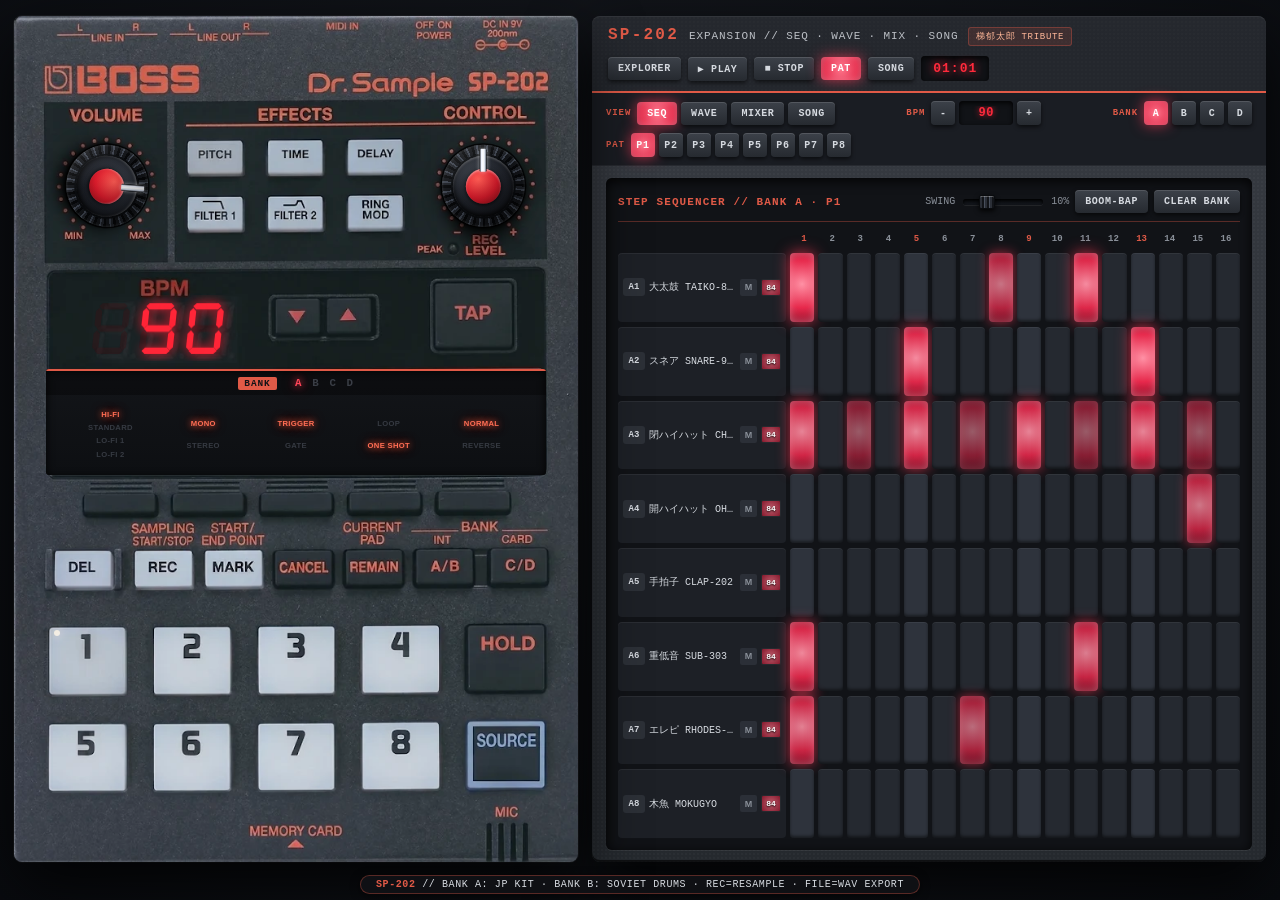
==== commit a133d469: "Add initial index.html for SP-202 project Initial commit of the index.html file for the BOSS SP-202 " ====
--- a/index.html
+++ b/index.html
@@ -3,213 +3,10 @@
 <head>
 <meta charset="UTF-8">
 <meta name="viewport" content="width=device-width, initial-scale=1.0">
-<title>BOSS SP-202 // Cleanroom Workstation</title>
-<style>
-:root{--chassis-top:#383c43;--chassis-bot:#25292e;--panel-dark:#111317;--panel-mid:#1d2026;--silk-red:#e05a47;--silk-white:#d6dae0;--silk-dim:#8a9099;--rubber-off:#2c3037;--led-red:#ff2a3c;--glow-pink:rgba(255,65,95,.82)}
-*{box-sizing:border-box;user-select:none;-webkit-user-drag:none}
-html,body{margin:0;padding:0;width:100%;height:100%;background:radial-gradient(circle at 50% 35%,#16191f 0%,#090b0f 100%);color:var(--silk-white);font-family:"Courier New",Consolas,monospace;overflow:hidden}
-.studio-wrap{width:100vw;height:100vh;display:flex;align-items:center;justify-content:center;gap:14px;padding:12px 14px 34px 14px}
-.sp202-unit{position:relative;height:100%;max-height:94vh;aspect-ratio:800/1200;flex-shrink:0;box-shadow:0 24px 65px rgba(0,0,0,.85),0 0 0 1px rgba(255,255,255,.06);border-radius:8px;overflow:hidden}
-.sp202-skin{display:block;width:100%;height:100%;object-fit:fill;pointer-events:none}
-.btn{position:absolute;background:transparent;border:none;padding:0;cursor:pointer;border-radius:4px;transition:background .06s ease,box-shadow .08s ease;outline:none}
-#btn-sp-explorer{left:74%;top:4.5%;width:22%;height:5.5%;border-radius:4px;z-index:6}
-#btn-sp-explorer:hover{background:rgba(224,90,71,.14);box-shadow:0 0 12px rgba(224,90,71,.35)}
-#btn-sp-explorer.active{background:rgba(255,65,95,.2);box-shadow:0 0 16px rgba(255,65,95,.55)}
-.sp-dyn-display{position:absolute;left:5.7%;top:41.7%;width:88.6%;height:12.6%;background:linear-gradient(180deg,#131519 0%,#0d0f12 100%);border-radius:3px;box-shadow:inset 0 2px 8px rgba(0,0,0,.92),0 1px 0 rgba(255,255,255,.06);display:flex;flex-direction:column;overflow:hidden;pointer-events:none;z-index:3}
-.disp-bank-bar{height:25%;border-top:2px solid var(--silk-red);display:flex;align-items:center;justify-content:center;gap:4%;background:rgba(0,0,0,.35);padding:0 4%}
-.disp-bank-badge{background:var(--silk-red);color:#111317;font-weight:900;font-size:clamp(7px,1.05vh,12px);padding:1px 6px;border-radius:2px;letter-spacing:.1em}
-.disp-bank-letters{display:flex;align-items:center;gap:10px}
-.bank-led{font-weight:900;font-size:clamp(8px,1.2vh,14px);color:#3a3e46;letter-spacing:.06em;transition:color .08s,text-shadow .08s}
-.bank-led.lit{color:#ff4558;text-shadow:0 0 7px rgba(255,50,75,.95),0 0 14px rgba(255,30,55,.65)}
-.disp-cols{flex:1;display:grid;grid-template-columns:repeat(5,1fr);padding:2% 4.5% 2.5% 4.5%;gap:2%}
-.disp-col{display:flex;flex-direction:column;align-items:center;justify-content:space-evenly}
-.mode-led{font-family:Arial,Helvetica,sans-serif;font-weight:700;font-size:clamp(6px,.85vh,10px);letter-spacing:.04em;color:#363a42;text-transform:uppercase;white-space:nowrap;transition:color .08s,text-shadow .08s}
-.mode-led.lit{color:#ff6e54;text-shadow:0 0 6px rgba(255,95,65,.95),0 0 12px rgba(255,55,35,.55)}
-.blk-btn{top:54.6%;width:13.8%;height:4.5%;border-radius:3px;z-index:4}
-.blk-btn:hover{background:rgba(255,255,255,.06)}
-.blk-btn:active{background:rgba(255,90,70,.28);box-shadow:0 0 12px rgba(255,80,60,.5)}
-#blk-0{left:11.4%}#blk-1{left:27.2%}#blk-2{left:43%}#blk-3{left:58.8%}#blk-4{left:74.6%}
-.pad{width:13.8%;height:8.2%;border-radius:5px;mix-blend-mode:screen}
-.pad.lit{background:radial-gradient(circle at 50% 50%,rgba(255,130,145,.85) 0%,rgba(255,55,85,.72) 55%,rgba(220,20,55,.45) 100%);box-shadow:0 0 18px rgba(255,65,95,.75),0 0 34px rgba(255,40,75,.42),inset 0 0 14px rgba(255,190,200,.55)}
-.pad.selected-pad::before{content:"";position:absolute;top:7%;left:7%;width:6px;height:6px;border-radius:50%;background:rgba(255,220,140,.85);box-shadow:0 0 8px rgba(255,190,90,.9)}
-.pad.has-sample::after{content:"";position:absolute;bottom:7%;right:7%;width:6px;height:6px;border-radius:50%;background:rgba(255,85,110,.7);box-shadow:0 0 6px rgba(255,65,95,.75)}
-.pad.drag-over{background:radial-gradient(circle at 50% 50%,rgba(255,180,120,.75) 0%,rgba(224,90,71,.5) 100%);box-shadow:0 0 24px rgba(224,90,71,.9)}
-@keyframes fxBlueBlink{0%,100%{background:radial-gradient(circle at 50% 50%,rgba(130,215,255,.92) 0%,rgba(35,135,255,.78) 55%,rgba(10,75,220,.45) 100%);box-shadow:0 0 18px rgba(45,150,255,.88),0 0 34px rgba(25,110,255,.52),inset 0 0 14px rgba(190,235,255,.65)}50%{background:radial-gradient(circle at 50% 50%,rgba(60,150,255,.25) 0%,rgba(20,90,220,.14) 100%);box-shadow:0 0 8px rgba(35,130,255,.3)}}
-.pad.fx-blink-blue{animation:fxBlueBlink .72s ease-in-out infinite}
-@keyframes delRedBlink{0%,100%{background:radial-gradient(circle at 50% 50%,rgba(255,120,120,.85) 0%,rgba(255,30,45,.72) 60%,rgba(180,10,25,.38) 100%);box-shadow:0 0 18px rgba(255,40,55,.85)}50%{background:transparent;box-shadow:none}}
-.pad.del-blink{animation:delRedBlink .55s ease-in-out infinite}
-.pad.del-selected{animation:delRedBlink .18s ease-in-out infinite}
-@keyframes recAmberBlink{0%,100%{background:radial-gradient(circle at 50% 50%,rgba(255,175,95,.9) 0%,rgba(255,60,30,.78) 60%,rgba(190,20,10,.42) 100%);box-shadow:0 0 18px rgba(255,80,35,.9)}50%{background:rgba(255,60,30,.12);box-shadow:none}}
-.pad.rec-blink{animation:recAmberBlink .55s ease-in-out infinite}
-.pad.rec-selected{animation:recAmberBlink .18s ease-in-out infinite}
-.pad.rec-armed{background:radial-gradient(circle at 50% 50%,rgba(255,150,110,.92) 0%,rgba(255,35,45,.82) 62%,rgba(180,10,20,.48) 100%);box-shadow:0 0 22px rgba(255,45,55,.95),inset 0 0 12px rgba(255,210,180,.6)}
-#pad-0{left:6.1%;top:72%}#pad-1{left:24.5%;top:72%}#pad-2{left:43%;top:72%}#pad-3{left:61.4%;top:72%}
-#pad-4{left:6.1%;top:83.4%}#pad-5{left:24.5%;top:83.4%}#pad-6{left:43%;top:83.4%}#pad-7{left:61.4%;top:83.4%}
-.fx-btn{width:10.1%;height:4.4%;border-radius:3px;mix-blend-mode:screen}
-.fx-btn.lit{background:radial-gradient(circle at 50% 50%,rgba(255,135,150,.85) 0%,rgba(255,60,85,.7) 65%,rgba(220,25,55,.45) 100%);box-shadow:0 0 14px rgba(255,65,95,.8),0 0 26px rgba(255,45,75,.45)}
-#fx-pitch{left:30.6%;top:14.5%}#fx-time{left:44.8%;top:14.5%}#fx-delay{left:59%;top:14.5%}
-#fx-filter1{left:30.6%;top:21.1%}#fx-filter2{left:44.8%;top:21.1%}#fx-ringmod{left:59%;top:21.1%}
-.util-btn{top:63%;width:10.6%;height:4.6%;border-radius:3px;mix-blend-mode:screen}
-.util-btn.lit{background:radial-gradient(circle,rgba(255,90,105,.82),rgba(255,35,60,.5));box-shadow:0 0 16px rgba(255,50,75,.82)}
-.util-btn.lit-blue{background:radial-gradient(circle,rgba(110,200,255,.88),rgba(25,120,255,.55));box-shadow:0 0 16px rgba(35,140,255,.88)}
-@keyframes recBtnPulse{0%,100%{background:radial-gradient(circle,rgba(255,110,95,.92),rgba(255,25,40,.65));box-shadow:0 0 18px rgba(255,40,55,.95)}50%{background:radial-gradient(circle,rgba(255,60,60,.35),rgba(180,15,25,.2));box-shadow:0 0 6px rgba(255,40,55,.4)}}
-.util-btn.rec-pulse{animation:recBtnPulse .45s ease-in-out infinite}
-#btn-del{left:6.8%}#btn-rec{left:21.1%}#btn-mark{left:33.6%}#btn-cancel{left:46.1%}#btn-remain{left:58.6%}#btn-ab{left:71.1%}#btn-cd{left:83.6%}
-#btn-hold{left:80.2%;top:72%;width:13.8%;height:8.2%;mix-blend-mode:screen}
-#btn-source{left:80.2%;top:83.4%;width:13.8%;height:8.2%;mix-blend-mode:screen}
-#btn-hold.lit,#btn-source.lit{background:radial-gradient(circle,rgba(255,95,110,.65),rgba(255,35,60,.35));box-shadow:0 0 16px rgba(255,50,75,.65)}
-#btn-bpm-dn{left:45.6%;top:33%;width:8.6%;height:4.5%}
-#btn-bpm-up{left:54.4%;top:33%;width:8.6%;height:4.5%}
-#btn-tap{left:73.6%;top:31.6%;width:15%;height:7.5%}
-#btn-bpm-dn:active,#btn-bpm-up:active,#btn-tap:active{background:rgba(255,70,90,.28)}
-.bpm-canvas{position:absolute;left:11.4%;top:33%;width:28.4%;height:7.8%;pointer-events:none;z-index:4}
-
-/* PRO SP-202 KNOBS (BLACK KNURLED GRIP RING, NO OUTER NOTCHES) */
-.knob-wrap{position:absolute;width:14.6%;aspect-ratio:1/1;transform:translate(-50%,-50%);cursor:ns-resize;z-index:5}
-#knob-vol{left:16.5%;top:20.1%}#knob-ctrl{left:83.2%;top:20.1%}
-.knob-cap{position:relative;width:100%;height:100%;border-radius:50%;background:repeating-conic-gradient(from -3deg,#060709 0deg 4deg,#1d2026 4deg 7.5deg,#3b414c 7.5deg 10deg,#121418 10deg 15deg);box-shadow:0 8px 18px rgba(0,0,0,.95),0 2px 4px rgba(0,0,0,.9),0 0 0 1.5px #07080a,inset 0 0 3px rgba(255,255,255,.16);transform:rotate(0deg)}
-.knob-top{position:absolute;inset:13%;border-radius:50%;background:radial-gradient(circle at 36% 30%,#343942 0%,#1c1f26 56%,#0d0f13 100%);box-shadow:inset 0 1.5px 2px rgba(255,255,255,.22),inset 0 -2px 5px rgba(0,0,0,.9),0 0 0 2px #090b0e}
-.knob-top::before{content:"";position:absolute;inset:21%;border-radius:50%;background:radial-gradient(circle at 36% 30%,#ff5c54 0%,#d81b2b 56%,#800a14 100%);box-shadow:inset 0 1.5px 2px rgba(255,255,255,.4),0 1px 4px rgba(0,0,0,.85)}
-.knob-top::after{content:"";position:absolute;top:-11%;left:50%;width:10.5%;height:38%;transform:translateX(-50%);background:linear-gradient(90deg,#090b0e 0%,#edf2ff 24%,#ffffff 50%,#cfd8e8 76%,#090b0e 100%);border-radius:1.5px;box-shadow:0 0 4px rgba(255,255,255,.55)}
-.knob-light{position:absolute;inset:0;border-radius:50%;pointer-events:none;background:linear-gradient(145deg,rgba(255,255,255,.15) 0%,rgba(255,255,255,0) 40%,rgba(0,0,0,.45) 100%)}
-
-/* PRO STUDIO SLIDERS WITH GRIPS (HORIZONTAL & VERTICAL) */
-input[type="range"]{-webkit-appearance:none;appearance:none;background:transparent;outline:none}
-input[type="range"]:not(.v-fader){height:18px;cursor:ew-resize}
-input[type="range"]:not(.v-fader)::-webkit-slider-runnable-track{height:6px;border-radius:3px;background:linear-gradient(180deg,#060709 0%,#15181e 100%);box-shadow:inset 0 1px 3px rgba(0,0,0,.95),0 1px 0 rgba(255,255,255,.07)}
-input[type="range"]:not(.v-fader)::-webkit-slider-thumb{-webkit-appearance:none;appearance:none;width:16px;height:14px;margin-top:-4px;border-radius:2px;background:repeating-linear-gradient(90deg,#2b2f37 0 2px,#121418 2px 3.5px,#484f5c 3.5px 5px),linear-gradient(180deg,#4a515e 0%,#22262d 100%);border:1px solid #090b0e;box-shadow:0 2px 5px rgba(0,0,0,.85),inset 0 1px 0 rgba(255,255,255,.28)}
-input[type="range"]:not(.v-fader)::-moz-range-track{height:6px;border-radius:3px;background:#0a0c10;box-shadow:inset 0 1px 3px rgba(0,0,0,.95)}
-input[type="range"]:not(.v-fader)::-moz-range-thumb{width:16px;height:14px;border-radius:2px;background:repeating-linear-gradient(90deg,#2b2f37 0 2px,#121418 2px 3.5px,#484f5c 3.5px 5px);border:1px solid #090b0e;box-shadow:0 2px 5px rgba(0,0,0,.85)}
-
-.v-fader{-webkit-appearance:none;appearance:none;writing-mode:vertical-lr;direction:rtl;width:28px;height:100%;max-height:180px;cursor:ns-resize}
-.v-fader::-webkit-slider-runnable-track{width:6px;border-radius:3px;background:linear-gradient(90deg,#050608 0%,#14171d 100%);box-shadow:inset 1px 0 3px rgba(0,0,0,.95),1px 0 0 rgba(255,255,255,.07)}
-.v-fader::-webkit-slider-thumb{-webkit-appearance:none;appearance:none;width:24px;height:16px;margin-left:-9px;border-radius:2px;background:linear-gradient(180deg,#4d5462 0%,#262b33 22%,#111318 44%,#e05a47 46%,#ff7562 50%,#e05a47 54%,#111318 56%,#262b33 78%,#16191f 100%);border:1px solid #07080a;box-shadow:0 3px 7px rgba(0,0,0,.9),inset 0 1px 0 rgba(255,255,255,.32),inset 0 -1px 0 rgba(0,0,0,.8)}
-.v-fader::-moz-range-track{width:6px;border-radius:3px;background:#0a0c10;box-shadow:inset 1px 0 3px rgba(0,0,0,.95)}
-.v-fader::-moz-range-thumb{width:24px;height:16px;border-radius:2px;background:linear-gradient(180deg,#4d5462 0%,#262b33 22%,#111318 44%,#e05a47 46%,#ff7562 50%,#e05a47 54%,#111318 56%,#262b33 78%,#16191f 100%);border:1px solid #07080a;box-shadow:0 3px 7px rgba(0,0,0,.9)}
-
-.explorer-drawer{position:fixed;top:32px;left:24px;width:315px;height:540px;max-height:85vh;background:radial-gradient(rgba(255,255,255,.03) 1px,transparent 0),linear-gradient(180deg,var(--chassis-top) 0%,var(--chassis-bot) 100%);background-size:4px 4px,100% 100%;border-radius:8px;box-shadow:0 24px 60px rgba(0,0,0,.92),inset 0 1px 0 rgba(255,255,255,.14),inset 0 -2px 0 rgba(0,0,0,.6);display:flex;flex-direction:column;z-index:60;opacity:0;pointer-events:none;transform:scale(.95);transition:opacity .16s ease,transform .16s ease;overflow:hidden}
-.explorer-drawer.open{opacity:1;pointer-events:auto;transform:scale(1)}
-.drawer-head{padding:11px 14px 9px;border-bottom:2px solid var(--silk-red);display:flex;align-items:center;justify-content:space-between;background:rgba(15,17,21,.55);cursor:move}
-.drawer-title{font-size:12px;font-weight:900;letter-spacing:.1em;color:var(--silk-red);text-transform:uppercase}
-.drawer-sub{font-size:9px;color:var(--silk-dim);letter-spacing:.06em;margin-top:2px}
-.drawer-close{background:var(--panel-dark);color:var(--silk-white);border:none;width:24px;height:24px;border-radius:4px;cursor:pointer;font-weight:900;box-shadow:inset 0 1px 3px rgba(0,0,0,.8)}
-.drawer-close:hover{color:#fff;box-shadow:0 0 10px var(--glow-pink)}
-.drawer-actions{padding:9px 12px;display:flex;gap:8px;background:rgba(0,0,0,.2)}
-.hw-btn{background:linear-gradient(180deg,#3c4149 0%,#262a30 100%);color:var(--silk-white);border:none;border-radius:4px;padding:6px 10px;font-family:inherit;font-size:10px;font-weight:700;letter-spacing:.06em;cursor:pointer;box-shadow:0 2px 4px rgba(0,0,0,.6),inset 0 1px 0 rgba(255,255,255,.12);transition:background .08s,box-shadow .08s,color .08s;text-transform:uppercase}
-.hw-btn:hover{background:linear-gradient(180deg,#474d56 0%,#2f343c 100%)}
-.hw-btn.lit,.hw-btn.active{background:radial-gradient(circle at 50% 50%,#ff7a90 0%,#e62e4d 70%,#b51834 100%);color:#fff;box-shadow:0 0 14px rgba(255,55,85,.7),inset 0 0 8px rgba(255,200,210,.45)}
-.hw-btn.flex1{flex:1;text-align:center}
-.tree-screen{flex:1;margin:0 10px 10px;background:var(--panel-dark);border-radius:5px;box-shadow:inset 0 3px 10px rgba(0,0,0,.85),0 1px 0 rgba(255,255,255,.06);overflow-y:auto;padding:8px 6px}
-.tree-screen::-webkit-scrollbar{width:6px}.tree-screen::-webkit-scrollbar-thumb{background:#383d46;border-radius:3px}
-.tree-folder-hdr{display:flex;align-items:center;gap:6px;padding:5px 6px;font-size:11px;font-weight:700;color:var(--silk-red);cursor:pointer;border-radius:3px}
-.tree-folder-hdr:hover{background:rgba(255,255,255,.04)}
-.tree-children{padding-left:12px}.tree-children.collapsed{display:none}
-.tree-file{display:flex;align-items:center;justify-content:space-between;gap:6px;padding:5px 7px;margin:2px 0;border-radius:3px;font-size:11px;color:var(--silk-white);background:rgba(255,255,255,.02);cursor:grab;-webkit-user-drag:element;transition:background .08s,box-shadow .08s}
-.tree-file:active{cursor:grabbing}.tree-file:hover{background:rgba(224,90,71,.14)}
-.tree-file.auditioning{background:radial-gradient(circle at 30% 50%,rgba(255,85,110,.35),rgba(220,25,55,.18));color:#fff;box-shadow:0 0 12px rgba(255,55,85,.45)}
-.tree-file-name{overflow:hidden;text-overflow:ellipsis;white-space:nowrap;flex:1;pointer-events:none}
-.tree-file-tag{font-size:9px;color:var(--silk-dim);flex-shrink:0;pointer-events:none}
-.drawer-foot{padding:8px 12px 10px;font-size:9px;color:var(--silk-dim);border-top:1px solid rgba(255,255,255,.06);line-height:1.4}
-.sp202-rack{flex:1;min-width:540px;max-width:1040px;height:100%;max-height:94vh;background:radial-gradient(rgba(255,255,255,.025) 1px,transparent 0),linear-gradient(180deg,var(--chassis-top) 0%,var(--chassis-bot) 100%);background-size:4px 4px,100% 100%;border-radius:8px;box-shadow:0 24px 65px rgba(0,0,0,.85),inset 0 1px 0 rgba(255,255,255,.12),inset 0 -2px 0 rgba(0,0,0,.6);display:flex;flex-direction:column;overflow:hidden}
-.rack-top{padding:10px 16px;background:rgba(14,16,20,.45);border-bottom:2px solid var(--silk-red);display:flex;align-items:center;justify-content:space-between;gap:10px;flex-wrap:wrap}
-.rack-brand{display:flex;align-items:baseline;gap:10px}
-.rack-brand .boss-tag{font-size:16px;font-weight:900;letter-spacing:.14em;color:var(--silk-red)}
-.rack-brand .model-tag{font-size:11px;color:var(--silk-white);letter-spacing:.08em;opacity:.85}
-.transport-bar{display:flex;align-items:center;gap:7px}
-.led-readout{background:var(--panel-dark);color:var(--led-red);font-weight:900;font-size:13px;padding:5px 10px;border-radius:4px;letter-spacing:.08em;text-shadow:0 0 8px rgba(255,35,55,.85);box-shadow:inset 0 2px 6px rgba(0,0,0,.85);min-width:68px;text-align:center}
-.rack-subbar{padding:8px 14px;background:#1a1d23;border-bottom:1px solid rgba(255,255,255,.06);display:flex;align-items:center;justify-content:space-between;gap:8px;flex-wrap:wrap}
-.tab-group,.pat-group,.bank-group,.bpm-group{display:flex;align-items:center;gap:4px}
-.group-lbl{font-size:9px;font-weight:700;color:var(--silk-red);letter-spacing:.1em;margin-right:2px;text-transform:uppercase}
-.mini-btn{width:24px;height:24px;padding:0;display:flex;align-items:center;justify-content:center;font-size:10px}
-.bpm-input{width:54px;height:24px;background:var(--panel-dark);color:var(--led-red);border:none;border-radius:4px;text-align:center;font-family:inherit;font-size:12px;font-weight:900;letter-spacing:.04em;text-shadow:0 0 6px rgba(255,35,55,.75);box-shadow:inset 0 2px 5px rgba(0,0,0,.85);outline:none;user-select:text;-moz-appearance:textfield}
-.bpm-input::-webkit-inner-spin-button,.bpm-input::-webkit-outer-spin-button{-webkit-appearance:none;margin:0}
-.bpm-input:focus{box-shadow:inset 0 2px 5px rgba(0,0,0,.85),0 0 8px rgba(255,55,85,.55)}
-.rack-body{flex:1;padding:12px 14px;overflow:hidden;display:flex;flex-direction:column}
-.view-panel{display:none;flex:1;flex-direction:column;background:var(--panel-dark);border-radius:6px;padding:12px;box-shadow:inset 0 3px 12px rgba(0,0,0,.85),0 1px 0 rgba(255,255,255,.06);overflow:hidden}
-.view-panel.active{display:flex}
-.panel-hdr{display:flex;align-items:center;justify-content:space-between;margin-bottom:10px;padding-bottom:8px;border-bottom:1px solid rgba(224,90,71,.35);gap:8px;flex-wrap:wrap}
-.panel-title{font-size:11px;font-weight:900;color:var(--silk-red);letter-spacing:.1em;text-transform:uppercase}
-.panel-controls{display:flex;align-items:center;gap:6px;flex-wrap:wrap}
-.swing-wrap{display:flex;align-items:center;gap:6px;font-size:10px;color:var(--silk-dim)}
-.swing-wrap input[type="range"]{width:80px}
-.seq-grid-wrap{flex:1;display:flex;flex-direction:column;justify-content:space-between;gap:5px;overflow-y:auto}
-.seq-step-nums{display:grid;grid-template-columns:158px repeat(16,1fr);gap:4px;padding:0 2px 2px}
-.step-num{text-align:center;font-size:9px;color:var(--silk-dim);font-weight:700;padding:2px 0;border-radius:2px}
-.step-num.beat{color:var(--silk-red)}
-.step-num.now{background:rgba(255,55,85,.3);color:#fff;box-shadow:0 0 8px rgba(255,55,85,.6)}
-.seq-row{display:grid;grid-template-columns:158px repeat(16,1fr);gap:4px;align-items:center;flex:1;min-height:30px}
-.seq-pad-info{display:flex;align-items:center;gap:4px;background:#1d2026;border-radius:4px;padding:4px 5px;height:100%;cursor:pointer;box-shadow:inset 0 1px 0 rgba(255,255,255,.06)}
-.seq-pad-info:hover{background:#262a32}
-.seq-pad-num{width:22px;height:18px;border-radius:3px;background:var(--rubber-off);color:var(--silk-white);font-size:9px;font-weight:900;display:flex;align-items:center;justify-content:center;flex-shrink:0}
-.seq-pad-num.lit{background:radial-gradient(circle,#ff7a90,#e02446);color:#fff;box-shadow:0 0 10px rgba(255,55,85,.85)}
-.seq-pad-name{font-size:10px;color:var(--silk-white);overflow:hidden;text-overflow:ellipsis;white-space:nowrap;flex:1}
-.seq-mute-mini{width:17px;height:17px;border:none;border-radius:2px;background:#2b2f37;color:var(--silk-dim);font-size:9px;font-weight:900;cursor:pointer;padding:0;flex-shrink:0}
-.seq-mute-mini.muted{background:#c72a3c;color:#fff;box-shadow:0 0 8px rgba(255,42,60,.65)}
-.seq-vel-sq{width:20px;height:17px;border-radius:2px;background:#14171c;border:1px solid rgba(255,255,255,.08);color:#fff;font-size:8px;font-weight:900;display:flex;align-items:center;justify-content:center;cursor:ns-resize;flex-shrink:0;position:relative;overflow:hidden}
-.seq-vel-sq::before{content:"";position:absolute;inset:0;background:radial-gradient(circle at 50% 50%,rgba(255,120,140,calc(var(--v,0.85)*.85)),rgba(210,25,55,calc(var(--v,0.85)*.7)));pointer-events:none}
-.seq-vel-sq span{position:relative;z-index:1;text-shadow:0 1px 2px rgba(0,0,0,.95)}
-.step-cell{height:100%;min-height:26px;border:none;border-radius:4px;background:#252930;cursor:ns-resize;box-shadow:inset 0 1px 0 rgba(255,255,255,.06),inset 0 -2px 3px rgba(0,0,0,.45);transition:background .04s,box-shadow .06s;position:relative;overflow:hidden}
-.step-cell.beat-start{background:#2e333c}
-.step-cell.on{background:radial-gradient(circle at 50% 45%,rgba(255,145,165,calc(.18 + var(--v,1)*.82)) 0%,rgba(240,42,78,calc(.14 + var(--v,1)*.82)) 60%,rgba(165,16,45,calc(.12 + var(--v,1)*.75)) 100%);box-shadow:0 0 calc(3px + var(--v,1)*12px) rgba(255,55,85,calc(.15 + var(--v,1)*.65)),inset 0 0 8px rgba(255,205,215,calc(var(--v,1)*.45))}
-.step-cell.playhead{box-shadow:inset 0 0 0 2px rgba(255,210,215,.5)}
-.step-cell.on.playhead{box-shadow:0 0 calc(8px + var(--v,1)*14px) rgba(255,90,120,.95),inset 0 0 0 2px rgba(255,230,235,.75)}
-.mini-wave-wrap{height:44px;flex-shrink:0;position:relative;background:#090b0e;border-radius:4px;margin-bottom:6px;box-shadow:inset 0 2px 8px rgba(0,0,0,.9),0 1px 0 rgba(255,255,255,.05);overflow:hidden;cursor:ew-resize}
-#mini-wave-canvas,#wave-canvas{width:100%;height:100%;display:block}
-.wave-canvas-wrap{flex:1;position:relative;background:#0a0c10;border-radius:5px;box-shadow:inset 0 3px 12px rgba(0,0,0,.9);overflow:hidden;min-height:150px;cursor:crosshair}
-.wave-bpm-stepper{display:flex;align-items:center;gap:4px;background:#171a20;padding:3px 6px;border-radius:4px;box-shadow:inset 0 1px 4px rgba(0,0,0,.75)}
-.wave-bpm-input{width:64px;font-size:11px}
-.wave-bpm-input:disabled{opacity:.4;cursor:not-allowed}
-.beats-btn{min-width:30px;height:24px;padding:0 5px;font-size:9px;color:#ffb899}
-.wave-controls{margin-top:10px;display:grid;grid-template-columns:repeat(3,1fr);gap:12px;background:#1a1d23;padding:9px 12px;border-radius:5px}
-.wave-ctrl-box{display:flex;flex-direction:column;gap:4px}
-.wave-ctrl-top{display:flex;justify-content:space-between;font-size:10px;color:var(--silk-dim)}
-.wave-ctrl-top b{color:var(--silk-red)}
-.wave-slider{width:100%}
-.wave-meta{margin-top:7px;display:flex;align-items:center;justify-content:space-between;font-size:10px;color:var(--silk-dim);gap:10px}
-.zoom-tag{font-size:10px;color:var(--silk-white);font-weight:700;min-width:34px;text-align:center}
-
-/* MARK WAVE FILE MENU */
-.wave-menu-wrap{position:relative;display:inline-flex}
-.wave-file-menu{position:absolute;top:calc(100% + 5px);left:0;min-width:248px;background:linear-gradient(180deg,#2b2f37 0%,#1a1d23 100%);border:1px solid rgba(224,90,71,.55);border-radius:5px;box-shadow:0 14px 32px rgba(0,0,0,.92),inset 0 1px 0 rgba(255,255,255,.12);padding:5px;display:none;flex-direction:column;gap:3px;z-index:50}
-.wave-file-menu.open{display:flex}
-.menu-item{background:transparent;border:none;border-radius:3px;padding:7px 9px;color:var(--silk-white);font-family:inherit;font-size:10px;font-weight:700;letter-spacing:.05em;text-align:left;cursor:pointer;display:flex;align-items:center;justify-content:space-between;gap:10px;transition:background .08s,color .08s}
-.menu-item:hover{background:rgba(224,90,71,.22);color:#fff}
-.menu-item span.sub{font-size:8.5px;color:var(--silk-dim);font-weight:400}
-.menu-sep{height:1px;background:rgba(255,255,255,.08);margin:2px 4px}
-
-.mixer-grid{flex:1;display:grid;grid-template-columns:repeat(8,1fr);gap:8px;min-height:0}
-.mix-strip{background:linear-gradient(180deg,#252930 0%,#1a1d22 100%);border-radius:5px;padding:8px 6px;display:flex;flex-direction:column;align-items:center;justify-content:space-between;box-shadow:inset 0 1px 0 rgba(255,255,255,.07),0 2px 6px rgba(0,0,0,.5);min-height:0}
-.mix-ch-id{font-size:10px;font-weight:900;color:var(--silk-red);letter-spacing:.08em}
-.mix-ch-name{font-size:9px;color:var(--silk-white);max-width:100%;overflow:hidden;text-overflow:ellipsis;white-space:nowrap;margin-bottom:4px;opacity:.85}
-.mix-param{width:100%;display:flex;flex-direction:column;align-items:center;gap:2px}
-.mix-param-lbl{font-size:8px;color:var(--silk-dim);letter-spacing:.06em}
-.mix-mini-slider{width:92%}
-.mix-fader-area{flex:1;width:100%;display:flex;align-items:center;justify-content:center;gap:6px;min-height:100px;margin:6px 0}
-.fader-track-wrap{height:100%;display:flex;align-items:center;justify-content:center;width:30px}
-.led-meter{width:8px;height:100%;max-height:180px;background:#0d0f12;border-radius:3px;padding:2px;display:flex;flex-direction:column-reverse;gap:2px;box-shadow:inset 0 1px 4px rgba(0,0,0,.9)}
-.meter-seg{flex:1;border-radius:1px;background:#22252b}
-.meter-seg.on-low{background:#e05a47;box-shadow:0 0 5px rgba(224,90,71,.7)}
-.meter-seg.on-high{background:#ff2a3c;box-shadow:0 0 7px rgba(255,42,60,.9)}
-.mix-btns{display:flex;gap:4px;width:100%;justify-content:center;margin-top:4px}
-.mix-btn{flex:1;height:22px;border:none;border-radius:3px;background:#2c3038;color:var(--silk-dim);font-size:9px;font-weight:900;cursor:pointer;box-shadow:inset 0 1px 0 rgba(255,255,255,.08)}
-.mix-btn.m-on{background:#d92638;color:#fff;box-shadow:0 0 10px rgba(255,42,60,.75)}
-.mix-btn.s-on{background:#e07b28;color:#fff;box-shadow:0 0 10px rgba(224,123,40,.75)}
-.mix-btn.fx-on{background:radial-gradient(circle,#7ac8ff,#1f7eff);color:#fff;box-shadow:0 0 10px rgba(35,140,255,.78)}
-.arr-wrap{flex:1;display:flex;flex-direction:column;gap:5px;overflow:hidden}
-.arr-header-row{display:grid;grid-template-columns:118px repeat(16,1fr);gap:4px;align-items:center}
-.arr-bar-pat{height:24px;border:none;border-radius:3px;background:#23272e;color:var(--silk-red);font-family:inherit;font-size:10px;font-weight:900;cursor:pointer;box-shadow:inset 0 1px 0 rgba(255,255,255,.06)}
-.arr-bar-pat:hover{background:#2f343d}
-.arr-bar-pat.now{background:radial-gradient(circle,#ff7a90,#d42042);color:#fff;box-shadow:0 0 12px rgba(255,55,85,.85)}
-.arr-row{display:grid;grid-template-columns:118px repeat(16,1fr);gap:4px;align-items:center;flex:1;min-height:24px}
-.arr-trk-lbl{background:#1d2026;border-radius:3px;padding:4px 6px;font-size:10px;color:var(--silk-white);overflow:hidden;text-overflow:ellipsis;white-space:nowrap;height:100%;display:flex;align-items:center;gap:5px}
-.arr-trk-lbl span{color:var(--silk-red);font-weight:900}
-.arr-cell{height:100%;min-height:22px;border:none;border-radius:3px;background:#22262d;cursor:pointer;box-shadow:inset 0 1px 0 rgba(255,255,255,.05)}
-.arr-cell.on{background:radial-gradient(circle at 50% 45%,#ff7a90 0%,#d92646 65%,#9c132b 100%);box-shadow:0 0 10px rgba(255,55,85,.55)}
-.arr-cell.now{box-shadow:inset 0 0 0 2px rgba(255,220,225,.55)}
-.arr-cell.on.now{box-shadow:0 0 16px rgba(255,80,110,.95)}
-.hud{position:fixed;bottom:6px;left:50%;transform:translateX(-50%);background:rgba(16,18,22,.94);color:var(--silk-white);padding:4px 16px;border-radius:20px;font-size:10px;letter-spacing:.06em;box-shadow:0 2px 10px rgba(0,0,0,.6),inset 0 0 0 1px rgba(224,90,71,.35);pointer-events:none;white-space:nowrap;z-index:40}
-.hud b{color:var(--silk-red)}
-</style>
+<meta name="author" content="NEXUS Open Standards Research Group / MEGAMICRO">
+<meta name="description" content="BOSS SP-202 Cleanroom Workstation — Dedicated to Ikutaro Kakehashi (1930–2017)">
+<title>BOSS SP-202 // Cleanroom Workstation — Tribute to Ikutaro Kakehashi</title>
+<link rel="stylesheet" href="style.css">
 </head>
 <body>
 <aside class="explorer-drawer" id="explorer-drawer">
@@ -273,7 +70,11 @@
 
   <section class="sp202-rack">
     <div class="rack-top">
-      <div class="rack-brand"><span class="boss-tag">SP-202</span><span class="model-tag">EXPANSION // SEQ · WAVE · MIX · SONG</span></div>
+      <div class="rack-brand">
+        <span class="boss-tag">SP-202</span>
+        <span class="model-tag">EXPANSION // SEQ · WAVE · MIX · SONG</span>
+        <span class="tribute-tag" title="In Memory of Roland &amp; BOSS Founder Ikutaro Kakehashi (1930–2017)">梯郁太郎 TRIBUTE</span>
+      </div>
       <div class="transport-bar">
         <button class="hw-btn" id="btn-open-explorer">EXPLORER</button>
         <button class="hw-btn" id="btn-play">▶ PLAY</button>
@@ -357,1071 +158,8 @@
     </div>
   </section>
 </div>
-<div class="hud" id="hud"><b>SP-202</b> // REC=RESAMPLE · DEL+MARK+DEL=TRUNCATE · FILE=WAV EXPORT</div>
+<div class="hud" id="hud"><b>SP-202</b> // BANK A: JP KIT · BANK B: SOVIET DRUMS · REC=RESAMPLE · FILE=WAV EXPORT</div>
 
-<script>
-(()=>{
-const $ = id => document.getElementById(id);
-const NUM_BANKS=4, BANK_NAMES=["A","B","C","D"], BEAT_CYCLE=[1,2,4,8,16,32], NUM_PADS=8, NUM_STEPS=16, NUM_PATS=8, NUM_BARS=16;
-const GRADE_SPECS=[{name:"HI-FI",rate:31250,bits:12},{name:"STANDARD",rate:15625,bits:10},{name:"LO-FI 1",rate:7812,bits:8},{name:"LO-FI 2",rate:3906,bits:6}];
-let ac=null, masterGain, fxInput, lpfNode, hpfNode, lpfWet, hpfWet, thruGain, postFilterBus, ringGain, ringOsc, ringDepth, delayNode, delayLpf, delayFb, delayWet, dryGain;
-
-const banks = Array.from({length:NUM_BANKS},(_,b)=>Array.from({length:NUM_PADS},(_,p)=>({
-  bank:b, pad:p, name:b===0?["KICK 202","SNARE 202","CL HAT","OP HAT","CLAP","SUB 808","RHODES","PERC"][p]:`EMPTY ${BANK_NAMES[b]}${p+1}`,
-  buffer:null, cache:{}, startNorm:0, endNorm:1, loopBeats:null, waveZoom:1, waveScroll:0,
-  grade:0, stereo:false, gate:false, loop:false, reverse:false,
-  vol:0.85, pan:0, pitch:1.0, mute:false, solo:false, fxSend:b===0&&p<4, activeVoice:null, gainNode:null, panNode:null, analyser:null, dryOut:null, fxOut:null
-})));
-const patterns = Array.from({length:NUM_PATS},()=>Array.from({length:NUM_BANKS},()=>Array.from({length:NUM_PADS},()=>new Array(NUM_STEPS).fill(0))));
-const trackVel = Array.from({length:NUM_BANKS},()=>new Array(NUM_PADS).fill(0.85));
-const songBars = Array.from({length:NUM_BARS},()=>({pat:0, tracks:Array.from({length:NUM_BANKS},()=>new Array(NUM_PADS).fill(true))}));
-
-let currentBank=0, selectedPad=0, currentPat=0, activeFx=null, holdOn=false, remainMode=false, deleteMode=false, truncateMode=false, deleteTargetPad=null;
-// resampleState: null | "select" | "armed" | "recording"
-let resampleState=null, resampleTarget=null, resampleNode=null, resampleChunksL=[], resampleChunksR=[], resampleFrames=0, resampleIdx=1;
-let bpm=90, displayedLedValue=90, swingPct=10, volVal=0.85, ctrlVal=0.50, lastTap=0;
-let isPlaying=false, playMode="pat", currentStep=0, currentBar=0, nextStepTime=0, schedTimer=null;
-let auditionSource=null, auditionEl=null, draggingSampleId=null, sampleIdCounter=1;
-const sampleRegistry=new Map(), folderTree={name:"ROOT",folders:{},files:[]}, meterSegsUI=Array.from({length:NUM_PADS},()=>[]);
-const hud=$("hud"), stepLed=$("step-led"), drawer=$("explorer-drawer"), spExplorerBtn=$("btn-sp-explorer"), rackBpmInp=$("rack-bpm-inp"), waveBpmInp=$("wave-bpm-inp"), btnWaveBeats=$("btn-wave-beats");
-
-const curPadObj = () => banks[currentBank][selectedPad];
-const rateToSemi = r => 12*Math.log2(Math.max(0.25,r));
-const semiToRate = s => Math.pow(2,s/12);
-const fmtBpm = v => Number.isFinite(v) ? Number(v.toFixed(2)).toString() : "";
-const getMinNormGap = p => (!p||!p.buffer||!p.buffer.duration)?0.0001:Math.min(0.05,0.015/p.buffer.duration);
-const getMaxZoomForPad = p => (!p||!p.buffer||!p.buffer.duration)?64:Math.max(64,Math.min(2048,Math.ceil(p.buffer.duration/0.04)));
-
-// 7-SEGMENT LED DISPLAY
-const bpmCanvas=$("bpm-canvas"), bpmCtx=bpmCanvas.getContext("2d");
-const SEG_MAP={"0":[1,1,1,1,1,1,0],"1":[0,1,1,0,0,0,0],"2":[1,1,0,1,1,0,1],"3":[1,1,1,1,0,0,1],"4":[0,1,1,0,0,1,1],"5":[1,0,1,1,0,1,1],"6":[1,0,1,1,1,1,1],"7":[1,1,1,0,0,0,0],"8":[1,1,1,1,1,1,1],"9":[1,1,1,1,0,1,1],"-":[0,0,0,0,0,0,1]," ":[0,0,0,0,0,0,0]};
-function drawSeg(ctx,x,y,l,t,v){
-  const h=t/2; ctx.beginPath();
-  if(!v){ctx.moveTo(x+h,y);ctx.lineTo(x+l-h,y);ctx.lineTo(x+l,y+h);ctx.lineTo(x+l-h,y+t);ctx.lineTo(x+h,y+t);ctx.lineTo(x,y+h);}
-  else{ctx.moveTo(x+h,y);ctx.lineTo(x+t,y+h);ctx.lineTo(x+t,y+l-h);ctx.lineTo(x+h,y+l);ctx.lineTo(x,y+l-h);ctx.lineTo(x,y+h);}
-  ctx.closePath(); ctx.fill();
-}
-function drawSevenSegDisplay(val){
-  displayedLedValue=val;
-  const r=bpmCanvas.getBoundingClientRect(); if(!r.width||!r.height) return;
-  const dpr=window.devicePixelRatio||1, w=r.width, h=r.height;
-  if(bpmCanvas.width!==Math.floor(w*dpr)||bpmCanvas.height!==Math.floor(h*dpr)){bpmCanvas.width=Math.floor(w*dpr);bpmCanvas.height=Math.floor(h*dpr);}
-  bpmCtx.setTransform(dpr,0,0,dpr,0,0); bpmCtx.clearRect(0,0,w,h);
-  const str=String(val==null?"---":Math.round(val)).padStart(3," ").slice(-3);
-  const padX=w*0.06, padY=h*0.12, digH=h-padY*2, digSlot=(w-padX*2)/3, digW=digSlot*0.72, thick=Math.max(2.2,digH*0.125), gap=thick*0.28;
-  for(let i=0;i<3;i++){
-    const segs=SEG_MAP[str[i]||" "]||SEG_MAP[" "], ox=padX+i*digSlot+(digSlot-digW)*0.5;
-    bpmCtx.save(); bpmCtx.translate(ox+digW*0.08,padY); bpmCtx.transform(1,0,-0.11,1,0,0);
-    const hL=digW-thick*0.9, vL=(digH-thick*1.1)/2;
-    const coords=[
-      ()=>drawSeg(bpmCtx,thick*0.45,0,hL,thick,0), ()=>drawSeg(bpmCtx,digW-thick,thick*0.5+gap,vL-gap,thick,1),
-      ()=>drawSeg(bpmCtx,digW-thick,digH/2+gap,vL-gap,thick,1), ()=>drawSeg(bpmCtx,thick*0.45,digH-thick,hL,thick,0),
-      ()=>drawSeg(bpmCtx,0,digH/2+gap,vL-gap,thick,1), ()=>drawSeg(bpmCtx,0,thick*0.5+gap,vL-gap,thick,1),
-      ()=>drawSeg(bpmCtx,thick*0.45,(digH-thick)/2,hL,thick,0)
-    ];
-    bpmCtx.shadowBlur=0; bpmCtx.fillStyle="rgba(65,14,18,0.34)"; coords.forEach(fn=>fn());
-    bpmCtx.fillStyle="#ff2638"; bpmCtx.shadowColor="rgba(255,30,50,0.95)"; bpmCtx.shadowBlur=Math.max(6,digH*0.22);
-    segs.forEach((on,idx)=>{if(on)coords[idx]();});
-    bpmCtx.restore();
-  }
-}
-
-// PER-SAMPLE BPM & PITCH ENGINE
-function getEffectivePadRate(pad){
-  let rate=pad.pitch;
-  if(pad.fxSend){if(activeFx==="pitch") rate*=(0.5+ctrlVal*1.5); else if(activeFx==="time") rate*=(0.65+ctrlVal*0.7);}
-  return Math.max(0.25,rate);
-}
-function resolveLoopBeats(pad,rawDur){
-  if(pad.loopBeats!==null) return pad.loopBeats;
-  const choices=[4,8,2,16,1,32];
-  for(const b of choices){const c=(b*60)/rawDur; if(c>=70&&c<=155) return b;}
-  let best=4, minD=Infinity;
-  for(const b of choices){const d=Math.abs((b*60)/rawDur-105); if(d<minD){minD=d;best=b;}}
-  return best;
-}
-function detectLoopBpm(pad){
-  if(!pad||!pad.buffer) return null;
-  const rawDur=(pad.endNorm-pad.startNorm)*pad.buffer.duration;
-  if(rawDur<0.05) return null;
-  const beats=resolveLoopBeats(pad,rawDur), baseBpm=(beats*60)/rawDur, effRate=getEffectivePadRate(pad);
-  return {bpm:baseBpm*effRate, padBpm:baseBpm*pad.pitch, baseBpm, beats, dur:rawDur/effRate};
-}
-function showPadBpmOnDisplay(pad){
-  const info=detectLoopBpm(pad);
-  if(info){
-    drawSevenSegDisplay(Math.round(info.bpm));
-    if(document.activeElement!==waveBpmInp) waveBpmInp.value=fmtBpm(info.padBpm);
-    waveBpmInp.disabled=false; btnWaveBeats.textContent=`${info.beats}B`;
-  } else {
-    drawSevenSegDisplay(bpm); waveBpmInp.value=""; waveBpmInp.disabled=true; btnWaveBeats.textContent="--";
-  }
-}
-function setPadPitchRate(bIdx,pIdx,newRate){
-  const pad=banks[bIdx][pIdx]; pad.pitch=Math.max(0.5,Math.min(2.0,newRate));
-  if(ac&&pad.activeVoice){const eff=getEffectivePadRate(pad); pad.activeVoice.rate=eff; pad.activeVoice.src.playbackRate.setTargetAtTime(eff,ac.currentTime,0.012);}
-  if(bIdx===currentBank){
-    const mt=$(`mix-tune-${pIdx}`); if(mt) mt.value=pad.pitch;
-    if(pIdx===selectedPad){syncWaveEditorUI(); showPadBpmOnDisplay(pad);}
-  }
-}
-function setPadTargetBpm(bIdx,pIdx,targetBpm){
-  const pad=banks[bIdx][pIdx], info=detectLoopBpm(pad);
-  if(!info||!Number.isFinite(targetBpm)||targetBpm<=0) return;
-  if(pad.loopBeats===null) pad.loopBeats=info.beats;
-  const desired=targetBpm/info.baseBpm, clamped=Math.max(0.5,Math.min(2.0,desired));
-  setPadPitchRate(bIdx,pIdx,clamped);
-  const up=detectLoopBpm(pad);
-  if(up){
-    const semi=rateToSemi(pad.pitch);
-    hud.innerHTML=`BANK ${BANK_NAMES[bIdx]} PAD ${pIdx+1} BPM: <b>${up.padBpm.toFixed(2)} BPM</b> (${semi>=0?"+":""}${semi.toFixed(2)} st)${desired!==clamped?" (OCTAVE LIMIT)":""}`;
-  }
-}
-function stepPadBpm(delta){const info=detectLoopBpm(curPadObj()); if(info) setPadTargetBpm(currentBank,selectedPad,info.padBpm+delta);}
-
-// TRUNCATE SAMPLE TO START/END MARK POINTS
-function truncatePadSample(bIdx,pIdx){
-  initAudio();
-  const pad=banks[bIdx][pIdx];
-  if(!pad||!pad.buffer){hud.innerHTML=`<b>TRUNCATE:</b> BANK ${BANK_NAMES[bIdx]} PAD ${pIdx+1} IS EMPTY`; return false;}
-  const srcBuf=pad.buffer, totalLen=srcBuf.length;
-  const sFrame=Math.max(0,Math.min(totalLen-1,Math.floor(pad.startNorm*totalLen)));
-  const eFrame=Math.max(sFrame+1,Math.min(totalLen,Math.ceil(pad.endNorm*totalLen)));
-  const newLen=eFrame-sFrame;
-  if(sFrame===0&&eFrame===totalLen){hud.innerHTML=`<b>TRUNCATE:</b> MARK POINTS ALREADY AT FULL LENGTH`; return false;}
-  stopPadVoice(bIdx,pIdx);
-  const newBuf=ac.createBuffer(srcBuf.numberOfChannels,newLen,srcBuf.sampleRate);
-  for(let c=0;c<srcBuf.numberOfChannels;c++){
-    newBuf.getChannelData(c).set(srcBuf.getChannelData(c).subarray(sFrame,eFrame));
-  }
-  pad.buffer=newBuf; pad.cache={}; pad.startNorm=0; pad.endNorm=1;
-  resetPadZoom(pad); syncPadVisuals(); syncWaveEditorUI(); showPadBpmOnDisplay(pad); renderAllWaveCanvases();
-  hud.innerHTML=`<b>TRUNCATED</b> BANK ${BANK_NAMES[bIdx]} PAD ${pIdx+1} (${pad.name}) → <b>${newBuf.duration.toFixed(3)} s</b>`;
-  return true;
-}
-
-// SP-202 DECIMATION & BIT CRUNCH (WORKS ON BOTH REALTIME & OFFLINE CONTEXTS)
-function renderDecimatedBuffer(ctx,srcBuf,grade,reverse){
-  if(!srcBuf) return null;
-  const sr=srcBuf.sampleRate, len=srcBuf.length, nCh=srcBuf.numberOfChannels, spec=GRADE_SPECS[grade];
-  const stepRatio=Math.max(1,sr/spec.rate), qL=Math.pow(2,spec.bits-1), outBuf=ctx.createBuffer(nCh,len,sr);
-  for(let c=0;c<nCh;c++){
-    const src=srcBuf.getChannelData(c), dst=outBuf.getChannelData(c); let phase=stepRatio, hold=0;
-    for(let i=0;i<len;i++){
-      const si=reverse?(len-1-i):i; phase+=1;
-      if(phase>=stepRatio){phase-=stepRatio; let s=src[si]; if(grade>=2) s=Math.tanh(s*(grade===3?1.55:1.25)); hold=Math.round(s*qL)/qL;}
-      dst[i]=hold;
-    }
-  }
-  return outBuf;
-}
-function getProcessedBuffer(pad){
-  if(!pad.buffer) return null;
-  const key=`${pad.grade}_${pad.reverse?1:0}`;
-  if(pad.cache[key]) return pad.cache[key];
-  return pad.cache[key]=renderDecimatedBuffer(ac,pad.buffer,pad.grade,pad.reverse);
-}
-
-// OFFLINE WAV RENDER & EXPORT (WITH FX, GRADE, SAMPLE RATE, PITCH & BPM)
-function encodeWav16(audioBuffer){
-  const nCh=audioBuffer.numberOfChannels, sr=audioBuffer.sampleRate, len=audioBuffer.length;
-  const blockAlign=nCh*2, byteRate=sr*blockAlign, dataSize=len*blockAlign;
-  const buf=new ArrayBuffer(44+dataSize), view=new DataView(buf);
-  const writeStr=(off,s)=>{for(let i=0;i<s.length;i++) view.setUint8(off+i,s.charCodeAt(i));};
-  writeStr(0,"RIFF"); view.setUint32(4,36+dataSize,true); writeStr(8,"WAVE");
-  writeStr(12,"fmt "); view.setUint32(16,16,true); view.setUint16(20,1,true);
-  view.setUint16(22,nCh,true); view.setUint32(24,sr,true); view.setUint32(28,byteRate,true);
-  view.setUint16(32,blockAlign,true); view.setUint16(34,16,true);
-  writeStr(36,"data"); view.setUint32(40,dataSize,true);
-  const chans=Array.from({length:nCh},(_,c)=>audioBuffer.getChannelData(c));
-  let offset=44;
-  for(let i=0;i<len;i++){
-    for(let c=0;c<nCh;c++){
-      const s=Math.max(-1,Math.min(1,chans[c][i]));
-      view.setInt16(offset,s<0?s*0x8000:s*0x7FFF,true);
-      offset+=2;
-    }
-  }
-  return new Blob([buf],{type:"audio/wav"});
-}
-async function exportPadWav(withFx=true){
-  initAudio();
-  const pad=curPadObj();
-  if(!pad||!pad.buffer){hud.innerHTML="<b>EXPORT:</b> SELECTED PAD IS EMPTY"; return;}
-  const srcBuf=pad.buffer, sr=srcBuf.sampleRate, nCh=srcBuf.numberOfChannels;
-  if(!withFx){
-    const sFrame=Math.max(0,Math.min(srcBuf.length-1,Math.floor(pad.startNorm*srcBuf.length)));
-    const eFrame=Math.max(sFrame+1,Math.min(srcBuf.length,Math.ceil(pad.endNorm*srcBuf.length)));
-    const rawOut=ac.createBuffer(nCh,eFrame-sFrame,sr);
-    for(let c=0;c<nCh;c++) rawOut.getChannelData(c).set(srcBuf.getChannelData(c).subarray(sFrame,eFrame));
-    const blob=encodeWav16(rawOut);
-    const fn=`${pad.name.replace(/[^A-Z0-9_-]/gi,"_")}_RAW.wav`;
-    triggerDownload(blob,fn);
-    hud.innerHTML=`EXPORTED RAW WAV: <b>${fn}</b> (${rawOut.duration.toFixed(3)}s)`;
-    return;
-  }
-  const rate=getEffectivePadRate(pad);
-  const totalDur=srcBuf.duration, fwdS=pad.startNorm*totalDur;
-  let fwdE=pad.endNorm*totalDur; if(fwdE-fwdS<0.01) fwdE=Math.min(totalDur,fwdS+0.01);
-  const sSec=pad.reverse?Math.max(0,totalDur-fwdE):fwdS;
-  const eSec=pad.reverse?Math.min(totalDur,totalDur-fwdS):fwdE;
-  const segDur=Math.max(0.01,eSec-sSec), playDur=segDur/rate;
-  const useFx=pad.fxSend&&activeFx!==null;
-  const tailDur=(useFx&&activeFx==="delay")?Math.min(2.2,(0.06+ctrlVal*0.64)*3.5):0.02;
-  const outFrames=Math.max(1,Math.ceil((playDur+tailDur)*sr));
-  const offCtx=new OfflineAudioContext(2,outFrames,sr);
-  const procBuf=renderDecimatedBuffer(offCtx,srcBuf,pad.grade,pad.reverse);
-
-  const src=offCtx.createBufferSource(); src.buffer=procBuf; src.playbackRate.value=rate;
-  const mg=offCtx.createGain(); mg.gain.value=1.0; mg.channelCount=pad.stereo?2:1; mg.channelCountMode=pad.stereo?"max":"explicit";
-  const chGain=offCtx.createGain(); chGain.gain.value=pad.vol;
-  const pan=offCtx.createStereoPanner(); pan.pan.value=pad.pan;
-  src.connect(mg); mg.connect(chGain); chGain.connect(pan);
-
-  if(!useFx){
-    pan.connect(offCtx.destination);
-  } else {
-    const isLpf=activeFx==="filter1", isHpf=activeFx==="filter2", isRing=activeFx==="ringmod", isDel=activeFx==="delay";
-    const postBus=offCtx.createGain();
-    if(isLpf){
-      const lpf=offCtx.createBiquadFilter(); lpf.type="lowpass"; lpf.Q.value=4.2;
-      lpf.frequency.value=Math.min(sr*0.42,95*Math.pow(145,ctrlVal));
-      pan.connect(lpf); lpf.connect(postBus);
-    } else if(isHpf){
-      const hpf=offCtx.createBiquadFilter(); hpf.type="highpass"; hpf.Q.value=3.5;
-      hpf.frequency.value=Math.min(sr*0.42,65*Math.pow(110,ctrlVal));
-      pan.connect(hpf); hpf.connect(postBus);
-    } else {
-      pan.connect(postBus);
-    }
-    const rGain=offCtx.createGain(); rGain.gain.value=isRing?0.5:1;
-    if(isRing){
-      const rOsc=offCtx.createOscillator(); rOsc.frequency.value=40+ctrlVal*900;
-      const rDep=offCtx.createGain(); rDep.gain.value=0.5;
-      rOsc.connect(rDep); rDep.connect(rGain.gain); rOsc.start(0);
-    }
-    postBus.connect(rGain); rGain.connect(offCtx.destination);
-    if(isDel){
-      const dNode=offCtx.createDelay(1.2); dNode.delayTime.value=0.06+ctrlVal*0.64;
-      const dLpf=offCtx.createBiquadFilter(); dLpf.type="lowpass"; dLpf.frequency.value=3800;
-      const dFb=offCtx.createGain(); dFb.gain.value=0.32+ctrlVal*0.46;
-      const dWet=offCtx.createGain(); dWet.gain.value=0.68;
-      rGain.connect(dNode); dNode.connect(dLpf); dLpf.connect(dFb); dFb.connect(dNode); dLpf.connect(dWet); dWet.connect(offCtx.destination);
-    }
-  }
-  src.start(0,sSec,segDur);
-  const rendered=await offCtx.startRendering();
-  const info=detectLoopBpm(pad), spec=GRADE_SPECS[pad.grade];
-  const bpmTag=info?`_${Math.round(info.bpm)}BPM`:"";
-  const fxTag=useFx?`_${activeFx.toUpperCase()}`:"";
-  const fn=`${pad.name.replace(/[^A-Z0-9_-]/gi,"_")}_${spec.name.replace(/\s+/g,"")}${bpmTag}${fxTag}.wav`;
-  triggerDownload(encodeWav16(rendered),fn);
-  hud.innerHTML=`EXPORTED WAV: <b>${fn}</b> (${spec.name} · ${rendered.duration.toFixed(3)}s)`;
-}
-function triggerDownload(blob,filename){
-  const url=URL.createObjectURL(blob), a=document.createElement("a");
-  a.href=url; a.download=filename; document.body.appendChild(a); a.click(); a.remove();
-  setTimeout(()=>URL.revokeObjectURL(url),4000);
-}
-
-// WEB AUDIO ENGINE + LIVE MASTER RESAMPLE TAP
-function initAudio(){
-  if(ac) return;
-  ac=new (window.AudioContext||window.webkitAudioContext)();
-  masterGain=ac.createGain(); masterGain.gain.value=volVal; masterGain.connect(ac.destination);
-
-  // ScriptProcessor tap on masterGain for zero-dependency stereo resampling
-  resampleNode=ac.createScriptProcessor(2048,2,2);
-  const silentSink=ac.createGain(); silentSink.gain.value=0;
-  masterGain.connect(resampleNode); resampleNode.connect(silentSink); silentSink.connect(ac.destination);
-  resampleNode.onaudioprocess=e=>{
-    if(resampleState!=="armed"&&resampleState!=="recording") return;
-    const inL=e.inputBuffer.getChannelData(0), inR=e.inputBuffer.getChannelData(1);
-    if(resampleState==="armed"){
-      let triggerIdx=-1;
-      for(let i=0;i<inL.length;i++){
-        if(Math.abs(inL[i])>0.0025||Math.abs(inR[i])>0.0025){triggerIdx=i; break;}
-      }
-      if(triggerIdx===-1) return;
-      resampleState="recording";
-      resampleChunksL=[]; resampleChunksR=[]; resampleFrames=0;
-      syncPadVisuals();
-      hud.innerHTML=`<b style="color:#ff3850">● RESAMPLING</b> TO BANK ${BANK_NAMES[resampleTarget.bank]} PAD ${resampleTarget.pad+1} — PRESS <b>REC</b> TO FINISH`;
-      const slL=new Float32Array(inL.subarray(triggerIdx)), slR=new Float32Array(inR.subarray(triggerIdx));
-      resampleChunksL.push(slL); resampleChunksR.push(slR); resampleFrames+=slL.length;
-      return;
-    }
-    const cL=new Float32Array(inL), cR=new Float32Array(inR);
-    resampleChunksL.push(cL); resampleChunksR.push(cR); resampleFrames+=cL.length;
-    if(resampleFrames>=ac.sampleRate*30) finishResampleCapture();
-  };
-
-  fxInput=ac.createGain();
-  lpfNode=ac.createBiquadFilter(); lpfNode.type="lowpass"; lpfNode.frequency.value=1800; lpfNode.Q.value=4.2;
-  hpfNode=ac.createBiquadFilter(); hpfNode.type="highpass"; hpfNode.frequency.value=600; hpfNode.Q.value=3.5;
-  lpfWet=ac.createGain(); lpfWet.gain.value=0; hpfWet=ac.createGain(); hpfWet.gain.value=0; thruGain=ac.createGain(); thruGain.gain.value=1;
-  postFilterBus=ac.createGain();
-  fxInput.connect(thruGain); thruGain.connect(postFilterBus);
-  fxInput.connect(lpfNode); lpfNode.connect(lpfWet); lpfWet.connect(postFilterBus);
-  fxInput.connect(hpfNode); hpfNode.connect(hpfWet); hpfWet.connect(postFilterBus);
-  ringGain=ac.createGain(); ringGain.gain.value=1; ringOsc=ac.createOscillator(); ringOsc.frequency.value=180;
-  ringDepth=ac.createGain(); ringDepth.gain.value=0; ringOsc.connect(ringDepth); ringDepth.connect(ringGain.gain); ringOsc.start();
-  delayNode=ac.createDelay(1.2); delayNode.delayTime.value=0.28;
-  delayLpf=ac.createBiquadFilter(); delayLpf.type="lowpass"; delayLpf.frequency.value=3800;
-  delayFb=ac.createGain(); delayFb.gain.value=0;
-  delayWet=ac.createGain(); delayWet.gain.value=0; dryGain=ac.createGain(); dryGain.gain.value=1;
-  postFilterBus.connect(ringGain); ringGain.connect(dryGain); dryGain.connect(masterGain);
-  ringGain.connect(delayNode); delayNode.connect(delayLpf); delayLpf.connect(delayFb); delayFb.connect(delayNode); delayLpf.connect(delayWet); delayWet.connect(masterGain);
-  for(let b=0;b<NUM_BANKS;b++) for(let p=0;p<NUM_PADS;p++){
-    const ch=banks[b][p];
-    ch.gainNode=ac.createGain(); ch.panNode=ac.createStereoPanner(); ch.analyser=ac.createAnalyser(); ch.analyser.fftSize=256;
-    ch.fxOut=ac.createGain(); ch.dryOut=ac.createGain();
-    ch.gainNode.connect(ch.panNode); ch.panNode.connect(ch.analyser); ch.panNode.connect(ch.fxOut); ch.panNode.connect(ch.dryOut);
-    ch.fxOut.connect(fxInput); ch.dryOut.connect(masterGain);
-  }
-  updateAllMixerNodes(); applyFxRealtime(); buildFactoryKitBuffers();
-}
-function finishResampleCapture(){
-  const tgt=resampleTarget;
-  const frames=resampleFrames, chL=resampleChunksL, chR=resampleChunksR;
-  resampleState=null; resampleTarget=null; resampleChunksL=[]; resampleChunksR=[]; resampleFrames=0;
-  syncPadVisuals();
-  if(!tgt||frames<64){hud.innerHTML="<b>RESAMPLE CANCELLED:</b> NO AUDIO CAPTURED"; return;}
-  // Trim trailing silence
-  const fullL=new Float32Array(frames), fullR=new Float32Array(frames);
-  let off=0;
-  for(let i=0;i<chL.length;i++){fullL.set(chL[i],off); fullR.set(chR[i],off); off+=chL[i].length;}
-  let endIdx=frames-1;
-  while(endIdx>64&&Math.abs(fullL[endIdx])<0.0008&&Math.abs(fullR[endIdx])<0.0008) endIdx--;
-  const finalLen=Math.min(frames,endIdx+64);
-  const newBuf=ac.createBuffer(2,finalLen,ac.sampleRate);
-  newBuf.getChannelData(0).set(fullL.subarray(0,finalLen));
-  newBuf.getChannelData(1).set(fullR.subarray(0,finalLen));
-  const rName=`RESAMP_${String(resampleIdx++).padStart(2,"0")}`;
-  // Add to Explorer tree under RESAMPLED
-  if(!folderTree.folders["RESAMPLED"]) folderTree.folders["RESAMPLED"]={name:"RESAMPLED",folders:{},files:[]};
-  const sid="smp_"+(sampleIdCounter++), en={id:sid,name:`${rName}.wav`,buffer:newBuf};
-  sampleRegistry.set(sid,en); folderTree.folders["RESAMPLED"].files.push(en); renderSampleTree();
-  assignBufferToPad(tgt.bank,tgt.pad,newBuf,rName);
-  hud.innerHTML=`<b>RESAMPLED</b> → BANK ${BANK_NAMES[tgt.bank]} PAD ${tgt.pad+1} [<b>${rName}</b> · ${newBuf.duration.toFixed(3)}s]`;
-}
-function updateAllMixerNodes(){
-  if(!ac) return; const now=ac.currentTime;
-  for(let b=0;b<NUM_BANKS;b++){
-    const anySolo=banks[b].some(c=>c.solo);
-    for(let p=0;p<NUM_PADS;p++){
-      const ch=banks[b][p]; if(!ch.gainNode) continue;
-      ch.gainNode.gain.setTargetAtTime((anySolo?ch.solo:!ch.mute)?ch.vol:0,now,0.012);
-      ch.panNode.pan.setTargetAtTime(ch.pan,now,0.012);
-      ch.fxOut.gain.setTargetAtTime(ch.fxSend?1:0,now,0.012);
-      ch.dryOut.gain.setTargetAtTime(ch.fxSend?0:1,now,0.012);
-    }
-  }
-}
-function applyFxRealtime(){
-  if(!ac) return; const now=ac.currentTime, tau=0.02;
-  const isLpf=activeFx==="filter1", isHpf=activeFx==="filter2", isRing=activeFx==="ringmod", isDel=activeFx==="delay";
-  thruGain.gain.setTargetAtTime((!isLpf&&!isHpf)?1:0,now,tau);
-  lpfWet.gain.setTargetAtTime(isLpf?1:0,now,tau); hpfWet.gain.setTargetAtTime(isHpf?1:0,now,tau);
-  if(isLpf) lpfNode.frequency.setTargetAtTime(Math.min(ac.sampleRate*0.42,95*Math.pow(145,ctrlVal)),now,0.025);
-  if(isHpf) hpfNode.frequency.setTargetAtTime(Math.min(ac.sampleRate*0.42,65*Math.pow(110,ctrlVal)),now,0.025);
-  ringGain.gain.setTargetAtTime(isRing?0.5:1,now,tau); ringDepth.gain.setTargetAtTime(isRing?0.5:0,now,tau);
-  if(isRing) ringOsc.frequency.setTargetAtTime(40+ctrlVal*900,now,0.02);
-  delayWet.gain.setTargetAtTime(isDel?0.68:0,now,0.03); delayFb.gain.setTargetAtTime(isDel?(0.32+ctrlVal*0.46):0,now,0.03);
-  if(isDel) delayNode.delayTime.setTargetAtTime(0.06+ctrlVal*0.64,now,0.14);
-  for(let b=0;b<NUM_BANKS;b++) for(let p=0;p<NUM_PADS;p++){
-    const ch=banks[b][p];
-    if(ch.activeVoice){
-      const r=getEffectivePadRate(ch);
-      if(Math.abs(ch.activeVoice.rate-r)>0.0001){
-        ch.activeVoice.rate=r;
-        ch.activeVoice.src.playbackRate.setTargetAtTime(r,now,0.015);
-      }
-    }
-  }
-  if(curPadObj().fxSend) showPadBpmOnDisplay(curPadObj());
-}
-function synthSampleBuffer(type){
-  const sr=ac.sampleRate, durs={kick:.42,snare:.32,ch:.11,oh:.38,clap:.28,bass:.55,chord:.95,perc:.18};
-  const len=Math.floor(sr*(durs[type]||.3)), buf=ac.createBuffer(2,len,sr), L=buf.getChannelData(0), R=buf.getChannelData(1);
-  for(let i=0;i<len;i++){
-    const t=i/sr; let v=0;
-    if(type==="kick") v=Math.tanh(Math.sin(2*Math.PI*(145*Math.exp(-t*28)+46)*t)*Math.exp(-t*7.5)*2.2);
-    else if(type==="snare") v=Math.tanh(((Math.random()*2-1)*Math.exp(-t*15)*.75+Math.sin(2*Math.PI*(190*Math.exp(-t*14)+120)*t)*Math.exp(-t*18)*.65)*1.7);
-    else if(type==="ch") v=(Math.random()*2-1)*Math.exp(-t*48)*.7;
-    else if(type==="oh") v=(Math.random()*2-1)*Math.exp(-t*9.5)*.65;
-    else if(type==="clap") v=(Math.random()*2-1)*((t<.012||(t>.022&&t<.034)||(t>.044&&t<.06))?1:.4)*Math.exp(-t*14)*.85;
-    else if(type==="bass") v=Math.tanh(Math.sin(2*Math.PI*55*t)*2.4)*Math.exp(-t*3.6);
-    else if(type==="chord"){let s=0;[220,261.63,329.63,392].forEach(f=>s+=Math.sin(2*Math.PI*f*t));v=Math.tanh((s/4)*1.6)*Math.exp(-t*2.2)*(1-Math.exp(-t*90));}
-    else if(type==="perc") v=Math.sin(2*Math.PI*(680*Math.exp(-t*22)+280)*t)*Math.exp(-t*24)*.85;
-    L[i]=v; R[i]=type==="chord"?v*(.85+.15*Math.sin(t*14)):v;
-  }
-  return buf;
-}
-function buildFactoryKitBuffers(){
-  ["kick","snare","ch","oh","clap","bass","chord","perc"].forEach((t,i)=>{
-    const buf=synthSampleBuffer(t), pad=banks[0][i];
-    if(!pad.buffer){pad.buffer=buf; pad.cache={};}
-    sampleRegistry.forEach(e=>{if(e.synthType===t&&!e.buffer) e.buffer=buf;});
-  });
-  syncPadVisuals(); syncWaveEditorUI(); renderAllWaveCanvases();
-}
-
-// DYNAMIC DISPLAY & 5 BLACK BUTTONS (REAL-TIME HOT-SWAP)
-function updateDynamicDisplay(){
-  for(let b=0;b<NUM_BANKS;b++) $(`led-bank-${b}`).classList.toggle("lit",b===currentBank);
-  const pad=curPadObj();
-  for(let g=0;g<4;g++) $(`led-grade-${g}`).classList.toggle("lit",pad.grade===g);
-  $("led-mono-0").classList.toggle("lit",!pad.stereo); $("led-mono-1").classList.toggle("lit",pad.stereo);
-  $("led-trig-0").classList.toggle("lit",!pad.gate); $("led-trig-1").classList.toggle("lit",pad.gate);
-  $("led-loop-1").classList.toggle("lit",pad.loop); $("led-loop-0").classList.toggle("lit",!pad.loop);
-  $("led-rev-0").classList.toggle("lit",!pad.reverse); $("led-rev-1").classList.toggle("lit",pad.reverse);
-  const spec=GRADE_SPECS[pad.grade], sum=$("wave-mode-summary");
-  if(sum) sum.textContent=`GRADE: ${spec.name} (${(spec.rate/1000).toFixed(2)}kHz / ${spec.bits}-BIT) | ${pad.stereo?"STEREO":"MONO"} | ${pad.gate?"GATE":"TRIGGER"} | ${pad.loop?"LOOP":"ONE SHOT"} | ${pad.reverse?"REVERSE":"NORMAL"}`;
-}
-function hotSwapVoice(bIdx,pIdx){
-  const pad=banks[bIdx][pIdx];
-  if(!pad||!pad.activeVoice||!ac) return;
-  const ph=getPlayheadNorm(pad);
-  if(ph!==null) triggerPad(bIdx,pIdx,0,false,ph,pad.activeVoice.vel||1);
-}
-$("blk-0").onclick=()=>{const p=curPadObj();p.grade=(p.grade+1)%4;updateDynamicDisplay();hotSwapVoice(currentBank,selectedPad);const s=GRADE_SPECS[p.grade];hud.innerHTML=`GRADE: <b>${s.name} (${(s.rate/1000).toFixed(2)}kHz · ${s.bits}-BIT)</b>`;};
-$("blk-1").onclick=()=>{const p=curPadObj();p.stereo=!p.stereo;updateDynamicDisplay();if(p.activeVoice&&p.activeVoice.monoGain){p.activeVoice.monoGain.channelCount=p.stereo?2:1;p.activeVoice.monoGain.channelCountMode=p.stereo?"max":"explicit";}};
-$("blk-2").onclick=()=>{const p=curPadObj();p.gate=!p.gate;updateDynamicDisplay();};
-$("blk-3").onclick=()=>{const p=curPadObj();p.loop=!p.loop;updateDynamicDisplay();hotSwapVoice(currentBank,selectedPad);};
-$("blk-4").onclick=()=>{const p=curPadObj();p.reverse=!p.reverse;updateDynamicDisplay();hotSwapVoice(currentBank,selectedPad);renderAllWaveCanvases();};
-
-// PAD VISUALS & PLAYBACK
-function syncPadVisuals(){
-  const activeWaveTab=$("view-wave").classList.contains("active");
-  const isRecSel=resampleState==="select";
-  const isRecArmed=resampleState==="armed"||resampleState==="recording";
-  for(let p=0;p<NUM_PADS;p++){
-    const pad=banks[currentBank][p], el=$(`pad-${p}`), playing=!!pad.activeVoice;
-    const isTgt=resampleTarget&&resampleTarget.bank===currentBank&&resampleTarget.pad===p;
-    el.classList.toggle("has-sample",!!pad.buffer); el.classList.toggle("selected-pad",p===selectedPad);
-    el.classList.toggle("lit",!remainMode&&!deleteMode&&!isRecSel&&playing);
-    el.classList.toggle("fx-blink-blue",remainMode&&pad.fxSend);
-    el.classList.toggle("del-blink",deleteMode&&deleteTargetPad!==p);
-    el.classList.toggle("del-selected",deleteMode&&deleteTargetPad===p);
-    el.classList.toggle("rec-blink",isRecSel&&!isTgt);
-    el.classList.toggle("rec-selected",isRecSel&&isTgt);
-    el.classList.toggle("rec-armed",isRecArmed&&isTgt);
-    const sn=$(`seq-pnum-${p}`); if(sn) sn.classList.toggle("lit",playing);
-  }
-  $("btn-remain").classList.toggle("lit-blue",remainMode);
-  $("btn-del").classList.toggle("lit",deleteMode);
-  $("btn-rec").classList.toggle("lit",isRecSel);
-  $("btn-rec").classList.toggle("rec-pulse",isRecArmed);
-  $("btn-mark").classList.toggle("lit",truncateMode||activeWaveTab);
-  // Bank A: off, Bank B: A/B lit | Bank C: off, Bank D: C/D lit
-  $("btn-ab").classList.toggle("lit",currentBank===1);
-  $("btn-cd").classList.toggle("lit",currentBank===3);
-}
-function stopPadVoice(bIdx,pIdx,when=0){
-  const pad=banks[bIdx][pIdx];
-  if(pad.activeVoice){try{pad.activeVoice.src.stop(when||0);}catch{} pad.activeVoice=null; if(bIdx===currentBank){syncPadVisuals(); if(pIdx===selectedPad) renderAllWaveCanvases();}}
-}
-function triggerPad(bIdx,pIdx,when=0,fromSeq=false,resumeNorm=null,vel=1.0){
-  initAudio(); if(ac.state==="suspended") ac.resume();
-  const pad=banks[bIdx][pIdx], now=ac.currentTime, startTime=when>now?when:now, vDelay=Math.max(0,(startTime-now)*1000);
-  if(pad.activeVoice){
-    const oldV=pad.activeVoice; pad.activeVoice=null;
-    if(resumeNorm!==null&&oldV.monoGain){
-      oldV.monoGain.gain.setTargetAtTime(0,startTime,0.004);
-      try{oldV.src.stop(startTime+0.015);}catch{}
-    } else { try{oldV.src.stop(startTime);}catch{} }
-  }
-  const buf=getProcessedBuffer(pad);
-  if(!buf){if(bIdx===currentBank&&!remainMode&&!deleteMode&&resampleState!=="select"){const el=$(`pad-${pIdx}`);el.classList.add("lit");setTimeout(()=>{if(!pad.activeVoice)syncPadVisuals();},140);} return;}
-  const src=ac.createBufferSource(); src.buffer=buf;
-  const totalDur=buf.duration, fwdS=pad.startNorm*totalDur; let fwdE=pad.endNorm*totalDur; if(fwdE-fwdS<0.01) fwdE=Math.min(totalDur,fwdS+0.01);
-  let sSec=pad.reverse?Math.max(0,totalDur-fwdE):fwdS, eSec=pad.reverse?Math.min(totalDur,totalDur-fwdS):fwdE;
-  const segDur=Math.max(0.01,eSec-sSec), rate=getEffectivePadRate(pad);
-  src.playbackRate.setValueAtTime(rate,startTime);
-  const doLoop=pad.loop||holdOn; src.loop=doLoop; if(doLoop){src.loopStart=sSec;src.loopEnd=eSec;}
-  const mg=ac.createGain(); mg.channelCount=pad.stereo?2:1; mg.channelCountMode=pad.stereo?"max":"explicit";
-  const vGain=Math.max(0.05,Math.min(1.0,vel));
-  if(resumeNorm!==null){mg.gain.setValueAtTime(0,startTime); mg.gain.setTargetAtTime(vGain,startTime,0.004);}
-  else mg.gain.setValueAtTime(vGain,startTime);
-  src.connect(mg); mg.connect(pad.gainNode);
-
-  let offsetSec=sSec, playDur=segDur;
-  if(resumeNorm!==null){
-    const cl=Math.max(pad.startNorm,Math.min(pad.endNorm,resumeNorm));
-    offsetSec=pad.reverse?Math.max(sSec,Math.min(eSec-0.005,totalDur-cl*totalDur)):Math.max(sSec,Math.min(eSec-0.005,cl*totalDur));
-    playDur=Math.max(0.01,eSec-offsetSec);
-  }
-  const virtualStart=startTime-((offsetSec-sSec)/rate);
-  const vo={src,monoGain:mg,vel:vGain,startTime:virtualStart,fwdStartSec:fwdS,fwdEndSec:fwdE,segDur,totalDur,rate,doLoop,reverse:pad.reverse};
-  pad.activeVoice=vo;
-  if(doLoop) src.start(startTime,offsetSec);
-  else if(fromSeq&&pad.gate) src.start(startTime,offsetSec,Math.min(playDur/rate,getStepDuration(currentStep))*rate);
-  else src.start(startTime,offsetSec,playDur);
-  if(bIdx===currentBank){if(vDelay<4) syncPadVisuals(); else setTimeout(()=>{if(pad.activeVoice===vo)syncPadVisuals();},vDelay);}
-  src.onended=()=>{if(pad.activeVoice===vo){pad.activeVoice=null; if(bIdx===currentBank){syncPadVisuals(); if(pIdx===selectedPad)renderAllWaveCanvases();}}};
-}
-function getPlayheadNorm(pad){
-  const v=pad&&pad.activeVoice; if(!v||!ac) return null;
-  const el=(ac.currentTime-v.startTime)*v.rate; if(el<0||(!v.doLoop&&el>v.segDur)) return null;
-  const pos=v.doLoop?(el%v.segDur):el;
-  return Math.max(0,Math.min(1,(v.reverse?(v.fwdEndSec-pos):(v.fwdStartSec+pos))/v.totalDur));
-}
-
-// PANIC & BANKS & MODES
-function stopAudition(){if(auditionSource){try{auditionSource.stop();}catch{} auditionSource=null;} if(auditionEl){auditionEl.classList.remove("auditioning"); auditionEl=null;}}
-function panicKillAll(){
-  stopTransport(); stopAudition();
-  if(deleteMode||truncateMode){deleteMode=false; truncateMode=false; deleteTargetPad=null;}
-  if(resampleState){resampleState=null; resampleTarget=null; resampleChunksL=[]; resampleChunksR=[]; resampleFrames=0;}
-  for(let b=0;b<NUM_BANKS;b++) for(let p=0;p<NUM_PADS;p++) if(banks[b][p].activeVoice){try{banks[b][p].activeVoice.src.stop();}catch{} banks[b][p].activeVoice=null;}
-  if(ac&&delayFb&&delayWet){const n=ac.currentTime; delayFb.gain.cancelScheduledValues(n); delayWet.gain.cancelScheduledValues(n); delayFb.gain.setValueAtTime(0,n); delayWet.gain.setValueAtTime(0,n); if(activeFx==="delay") setTimeout(()=>{if(activeFx==="delay")applyFxRealtime();},130);}
-  syncPadVisuals(); drawSevenSegDisplay(bpm); renderAllWaveCanvases();
-  const c=$("btn-cancel"); c.classList.add("lit"); setTimeout(()=>c.classList.remove("lit"),180);
-  hud.innerHTML="<b>CANCEL // PANIC KILL</b> — ALL AUDIO STOPPED";
-}
-function switchBank(nb){
-  currentBank=nb; deleteMode=false; truncateMode=false; deleteTargetPad=null;
-  document.querySelectorAll("#bank-selector [data-bank]").forEach(b=>b.classList.toggle("active",+b.dataset.bank===currentBank));
-  ["seq-bank-lbl","mix-bank-lbl","arr-bank-lbl","drawer-bank-lbl"].forEach(id=>$(id).textContent=BANK_NAMES[currentBank]);
-  updateDynamicDisplay(); refreshAllBankUI(); syncPadVisuals(); syncWaveEditorUI(); renderAllWaveCanvases();
-}
-$("btn-ab").onclick=()=>switchBank(currentBank===0?1:0);
-$("btn-cd").onclick=()=>switchBank(currentBank===2?3:2);
-document.querySelectorAll("#bank-selector [data-bank]").forEach(b=>b.onclick=()=>switchBank(+b.dataset.bank));
-
-$("btn-rec").onclick=()=>{
-  initAudio(); if(ac.state==="suspended") ac.resume();
-  if(remainMode) remainMode=false;
-  if(deleteMode||truncateMode){deleteMode=false; truncateMode=false; deleteTargetPad=null;}
-  if(resampleState===null){
-    resampleState="select";
-    resampleTarget={bank:currentBank,pad:selectedPad};
-    syncPadVisuals();
-    hud.innerHTML=`<b>RESAMPLE TARGET:</b> BANK ${BANK_NAMES[currentBank]} PAD ${selectedPad+1} — CLICK PAD OR PRESS <b>REC</b> TO ARM`;
-    return;
-  }
-  if(resampleState==="select"){
-    if(!resampleTarget) resampleTarget={bank:currentBank,pad:selectedPad};
-    resampleState="armed"; resampleChunksL=[]; resampleChunksR=[]; resampleFrames=0;
-    syncPadVisuals();
-    hud.innerHTML=`<b>RESAMPLE ARMED</b> → BANK ${BANK_NAMES[resampleTarget.bank]} PAD ${resampleTarget.pad+1} — WAITING FOR PAD OR SEQ...`;
-    return;
-  }
-  if(resampleState==="armed"){
-    resampleState=null; resampleTarget=null; syncPadVisuals();
-    hud.innerHTML="<b>RESAMPLE DISARMED</b>";
-    return;
-  }
-  if(resampleState==="recording"){
-    finishResampleCapture();
-  }
-};
-
-$("btn-del").onclick=()=>{
-  if(remainMode) remainMode=false;
-  if(resampleState){resampleState=null; resampleTarget=null; resampleChunksL=[]; resampleChunksR=[]; resampleFrames=0;}
-  if(!deleteMode){
-    deleteMode=true; truncateMode=false; deleteTargetPad=null; syncPadVisuals();
-    hud.innerHTML="<b>DELETE ARMED:</b> CLICK PAD + <b>DEL</b> TO ERASE · OR PRESS <b>MARK</b> TO TRUNCATE";
-    return;
-  }
-  if(truncateMode){
-    const target=deleteTargetPad!==null?deleteTargetPad:selectedPad;
-    deleteMode=false; truncateMode=false; deleteTargetPad=null;
-    truncatePadSample(currentBank,target);
-    syncPadVisuals();
-    return;
-  }
-  if(deleteTargetPad!==null){
-    const pad=banks[currentBank][deleteTargetPad]; stopPadVoice(currentBank,deleteTargetPad);
-    Object.assign(pad,{buffer:null,cache:{},startNorm:0,endNorm:1,loopBeats:null,waveZoom:1,waveScroll:0,pitch:1.0,name:`EMPTY ${BANK_NAMES[currentBank]}${deleteTargetPad+1}`});
-    deleteMode=false; truncateMode=false; deleteTargetPad=null; refreshAllBankUI(); syncPadVisuals(); syncWaveEditorUI(); renderAllWaveCanvases();
-  } else {deleteMode=false; truncateMode=false; syncPadVisuals();}
-};
-$("btn-remain").onclick=()=>{
-  if(deleteMode||truncateMode){deleteMode=false;truncateMode=false;deleteTargetPad=null;}
-  if(resampleState){resampleState=null;resampleTarget=null;}
-  remainMode=!remainMode; syncPadVisuals();
-};
-function switchTab(t){
-  document.querySelectorAll("[data-tab]").forEach(b=>b.classList.toggle("active",b.dataset.tab===t));
-  document.querySelectorAll(".view-panel").forEach(v=>v.classList.toggle("active",v.id===`view-${t}`));
-  syncPadVisuals();
-  if(t==="wave"){syncWaveEditorUI(); showPadBpmOnDisplay(curPadObj()); requestAnimationFrame(renderAllWaveCanvases);}
-}
-$("btn-mark").onclick=()=>{
-  if(deleteMode){
-    truncateMode=!truncateMode;
-    deleteTargetPad=truncateMode?(deleteTargetPad!==null?deleteTargetPad:selectedPad):null;
-    syncPadVisuals();
-    if(truncateMode){
-      const p=banks[currentBank][deleteTargetPad];
-      hud.innerHTML=`<b>TRUNCATE ARMED:</b> BANK ${BANK_NAMES[currentBank]} PAD ${deleteTargetPad+1} (${p.name}) — PRESS <b>DEL</b> TO TRUNCATE`;
-    } else {
-      hud.innerHTML="<b>DELETE ARMED:</b> CLICK PAD + <b>DEL</b> TO ERASE · OR PRESS <b>MARK</b> TO TRUNCATE";
-    }
-    return;
-  }
-  switchTab("wave");
-};
-document.querySelectorAll("[data-tab]").forEach(b=>b.onclick=()=>switchTab(b.dataset.tab));
-
-function assignBufferToPad(bIdx,pIdx,buf,name){
-  const pad=banks[bIdx][pIdx];
-  Object.assign(pad,{buffer:buf,cache:{},startNorm:0,endNorm:1,loopBeats:null,waveZoom:1,waveScroll:0,pitch:1.0,name:name.replace(/\.[^.]+$/,"").slice(0,12).toUpperCase()});
-  selectedPad=pIdx; refreshAllBankUI(); syncPadVisuals(); syncWaveEditorUI(); showPadBpmOnDisplay(pad); renderAllWaveCanvases(); triggerPad(bIdx,pIdx);
-  const info=detectLoopBpm(pad);
-  hud.innerHTML=`LOADED <b>${name}</b> → ${BANK_NAMES[bIdx]}${pIdx+1}${info?` // <b>${info.padBpm.toFixed(2)} BPM (${info.beats}B)</b>`:""}`;
-}
-document.querySelectorAll(".pad").forEach(el=>{
-  const idx=+el.dataset.pad;
-  el.addEventListener("mousedown",()=>{
-    selectedPad=idx; const pad=banks[currentBank][idx];
-    updateDynamicDisplay(); syncWaveEditorUI();
-    if(resampleState==="select"){
-      resampleTarget={bank:currentBank,pad:idx};
-      syncPadVisuals();
-      hud.innerHTML=`<b>RESAMPLE TARGET:</b> BANK ${BANK_NAMES[currentBank]} PAD ${idx+1} (${pad.name}) — PRESS <b>REC</b> AGAIN TO ARM`;
-      return;
-    }
-    if(deleteMode){
-      deleteTargetPad=idx; syncPadVisuals();
-      if(truncateMode) hud.innerHTML=`<b>TRUNCATE ARMED:</b> BANK ${BANK_NAMES[currentBank]} PAD ${idx+1} (${pad.name}) — PRESS <b>DEL</b> TO TRUNCATE`;
-      else hud.innerHTML=`<b>DELETE TARGET:</b> BANK ${BANK_NAMES[currentBank]} PAD ${idx+1} — PRESS <b>DEL</b> TO ERASE OR <b>MARK</b> TO TRUNCATE`;
-      return;
-    }
-    if(remainMode){pad.fxSend=!pad.fxSend; updateAllMixerNodes(); applyFxRealtime(); syncPadVisuals(); refreshMixerUI(); return;}
-    triggerPad(currentBank,idx); showPadBpmOnDisplay(pad); renderAllWaveCanvases();
-  });
-  const rel=()=>{if(!remainMode&&!deleteMode&&resampleState!=="select"&&banks[currentBank][idx].gate&&!holdOn) stopPadVoice(currentBank,idx);};
-  el.addEventListener("mouseup",rel); el.addEventListener("mouseleave",rel);
-  el.addEventListener("dragenter",e=>{e.preventDefault();el.classList.add("drag-over");});
-  el.addEventListener("dragover",e=>{e.preventDefault();e.dataTransfer.dropEffect="copy";el.classList.add("drag-over");});
-  el.addEventListener("dragleave",()=>el.classList.remove("drag-over"));
-  el.addEventListener("drop",async e=>{
-    e.preventDefault(); e.stopPropagation(); el.classList.remove("drag-over"); initAudio();
-    const sid=draggingSampleId||e.dataTransfer.getData("text/plain");
-    if(sid&&sampleRegistry.has(sid)){const en=sampleRegistry.get(sid); draggingSampleId=null; const b=await resolveSampleBuffer(en); if(b) assignBufferToPad(currentBank,idx,b,en.name); return;}
-    const f=e.dataTransfer.files&&e.dataTransfer.files[0];
-    if(f) assignBufferToPad(currentBank,idx,await ac.decodeAudioData(await f.arrayBuffer()),f.name);
-  });
-});
-
-// WAVE EDITOR (PER-PAD PERSISTENT ZOOM & SCROLL + FILE EXPORT MENU)
-const miniCanvas=$("mini-wave-canvas"), miniCtx=miniCanvas.getContext("2d"), waveCanvas=$("wave-canvas"), waveCtx=waveCanvas.getContext("2d");
-const rngStart=$("rng-start"), rngEnd=$("rng-end"), rngPitch=$("rng-pitch");
-function formatZoomLabel(z){return z>=10?`${Math.round(z)}x`:`${Math.round(z*10)/10}x`;}
-function setWaveZoom(nz,anchor=0.5){
-  const pad=curPadObj(), maxZ=getMaxZoomForPad(pad), oldS=1/pad.waveZoom, cz=Math.max(1,Math.min(maxZ,nz)), newS=1/cz;
-  pad.waveZoom=cz; pad.waveScroll=Math.max(0,Math.min(1-newS,pad.waveScroll+anchor*oldS-anchor*newS));
-  $("lbl-zoom").textContent=formatZoomLabel(pad.waveZoom);
-  renderAllWaveCanvases();
-}
-function resetPadZoom(pad=curPadObj()){
-  if(!pad) return;
-  pad.waveZoom=1; pad.waveScroll=0;
-  if(pad===curPadObj()&&$("lbl-zoom")) $("lbl-zoom").textContent="1x";
-}
-function syncWaveEditorUI(){
-  const pad=curPadObj(), dur=pad.buffer?pad.buffer.duration:0, semi=rateToSemi(pad.pitch);
-  const maxZ=getMaxZoomForPad(pad);
-  pad.waveZoom=Math.max(1,Math.min(maxZ,pad.waveZoom||1));
-  pad.waveScroll=Math.max(0,Math.min(1-1/pad.waveZoom,pad.waveScroll||0));
-  $("lbl-zoom").textContent=formatZoomLabel(pad.waveZoom);
-  $("wave-pad-lbl").textContent=`BANK ${BANK_NAMES[currentBank]} · PAD ${selectedPad+1} [${pad.name}]`;
-  rngStart.value=pad.startNorm; rngEnd.value=pad.endNorm; rngPitch.value=semi.toFixed(2);
-  $("lbl-pad-pitch").textContent=`${semi>=0?"+":""}${semi.toFixed(2)} st`;
-  $("lbl-start-ms").textContent=(pad.startNorm*dur).toFixed(3)+" s"; $("lbl-end-ms").textContent=(pad.endNorm*dur).toFixed(3)+" s";
-  const info=detectLoopBpm(pad);
-  if(info){if(document.activeElement!==waveBpmInp) waveBpmInp.value=fmtBpm(info.padBpm); waveBpmInp.disabled=false; btnWaveBeats.textContent=`${info.beats}B`;}
-  else{waveBpmInp.value=""; waveBpmInp.disabled=true; btnWaveBeats.textContent="--";}
-  updateDynamicDisplay();
-}
-function drawMiniWave(){
-  const wrap=$("mini-wave-wrap"); if(!wrap||!wrap.clientWidth) return;
-  const dpr=window.devicePixelRatio||1, w=wrap.clientWidth, h=wrap.clientHeight;
-  if(miniCanvas.width!==Math.floor(w*dpr)||miniCanvas.height!==Math.floor(h*dpr)){miniCanvas.width=Math.floor(w*dpr);miniCanvas.height=Math.floor(h*dpr);}
-  miniCtx.setTransform(dpr,0,0,dpr,0,0); miniCtx.fillStyle="#090b0e"; miniCtx.fillRect(0,0,w,h);
-  const pad=curPadObj(); if(!pad.buffer) return;
-  const data=pad.buffer.getChannelData(0), step=Math.max(1,Math.floor(data.length/w));
-  miniCtx.strokeStyle="rgba(224,90,71,0.72)"; miniCtx.lineWidth=1; miniCtx.beginPath();
-  for(let x=0;x<w;x++){
-    const idx=Math.floor((x/w)*data.length); let mn=1,mx=-1;
-    for(let k=0;k<step&&idx+k<data.length;k++){const v=data[idx+k]; if(v<mn)mn=v; if(v>mx)mx=v;}
-    miniCtx.moveTo(x,(1-mx)*0.5*h); miniCtx.lineTo(x,(1-mn)*0.5*h);
-  }
-  miniCtx.stroke();
-  const sx=pad.startNorm*w, ex=pad.endNorm*w;
-  miniCtx.fillStyle="rgba(0,0,0,0.55)"; miniCtx.fillRect(0,0,sx,h); miniCtx.fillRect(ex,0,w-ex,h);
-  miniCtx.fillStyle="#4dff91"; miniCtx.fillRect(sx,0,1.5,h); miniCtx.fillStyle="#ff3850"; miniCtx.fillRect(ex-1.5,0,1.5,h);
-  const vx=pad.waveScroll*w, vw=Math.max(6,(1/pad.waveZoom)*w);
-  miniCtx.fillStyle="rgba(255,255,255,0.14)"; miniCtx.fillRect(vx,0,vw,h);
-  miniCtx.strokeStyle="rgba(255,195,140,0.9)"; miniCtx.lineWidth=1.5; miniCtx.strokeRect(vx+0.75,0.75,vw-1.5,h-1.5);
-  const ph=getPlayheadNorm(pad); if(ph!==null){miniCtx.strokeStyle="#fff"; miniCtx.beginPath(); miniCtx.moveTo(ph*w,0); miniCtx.lineTo(ph*w,h); miniCtx.stroke();}
-}
-function drawWaveform(){
-  const wrap=$("wave-wrap"); if(!wrap||!wrap.clientWidth) return;
-  const dpr=window.devicePixelRatio||1, w=wrap.clientWidth, h=wrap.clientHeight;
-  if(waveCanvas.width!==Math.floor(w*dpr)||waveCanvas.height!==Math.floor(h*dpr)){waveCanvas.width=Math.floor(w*dpr);waveCanvas.height=Math.floor(h*dpr);}
-  waveCtx.setTransform(dpr,0,0,dpr,0,0); waveCtx.fillStyle="#0b0d11"; waveCtx.fillRect(0,0,w,h);
-  waveCtx.strokeStyle="rgba(255,255,255,0.05)"; waveCtx.lineWidth=1; waveCtx.beginPath(); waveCtx.moveTo(0,h/2); waveCtx.lineTo(w,h/2);
-  for(let i=1;i<8;i++){waveCtx.moveTo((w/8)*i,0); waveCtx.lineTo((w/8)*i,h);} waveCtx.stroke();
-  const pad=curPadObj();
-  if(!pad.buffer){waveCtx.fillStyle="#6d727b";waveCtx.font="bold 12px Courier New";waveCtx.textAlign="center";waveCtx.fillText("NO SAMPLE LOADED — DRAG AUDIO ONTO PAD",w/2,h/2+4);return;}
-  const vSpan=1/pad.waveZoom, vS=pad.waveScroll, vE=Math.min(1,vS+vSpan), n2x=n=>((n-vS)/vSpan)*w;
-  const data=pad.buffer.getChannelData(0), sS=Math.floor(vS*data.length), eS=Math.floor(vE*data.length), vis=Math.max(1,eS-sS), step=Math.max(1,Math.floor(vis/w));
-  const sx=n2x(pad.startNorm), ex=n2x(pad.endNorm);
-  waveCtx.fillStyle="rgba(0,0,0,0.55)"; if(sx>0) waveCtx.fillRect(0,0,Math.min(w,sx),h); if(ex<w) waveCtx.fillRect(Math.max(0,ex),0,w-Math.max(0,ex),h);
-  const aL=Math.max(0,sx), aR=Math.min(w,ex); if(aR>aL){waveCtx.fillStyle="rgba(224,90,71,0.08)"; waveCtx.fillRect(aL,0,aR-aL,h);}
-  waveCtx.strokeStyle="#e05a47"; waveCtx.lineWidth=1.25; waveCtx.beginPath();
-  for(let x=0;x<w;x++){
-    const idx=sS+Math.floor((x/w)*vis); let mn=1,mx=-1;
-    for(let k=0;k<step&&idx+k<data.length;k++){const v=data[idx+k]; if(v<mn)mn=v; if(v>mx)mx=v;}
-    waveCtx.moveTo(x,(1-mx)*0.5*h); waveCtx.lineTo(x,(1-mn)*0.5*h);
-  }
-  waveCtx.stroke();
-  if(sx>=-4&&sx<=w+4){waveCtx.strokeStyle="#4dff91";waveCtx.lineWidth=2;waveCtx.beginPath();waveCtx.moveTo(sx,0);waveCtx.lineTo(sx,h);waveCtx.stroke();waveCtx.fillStyle="#4dff91";waveCtx.fillRect(sx,0,36,15);waveCtx.fillStyle="#08120c";waveCtx.font="bold 9px Courier New";waveCtx.textAlign="left";waveCtx.fillText("START",sx+4,10);}
-  if(ex>=-4&&ex<=w+4){waveCtx.strokeStyle="#ff3850";waveCtx.lineWidth=2;waveCtx.beginPath();waveCtx.moveTo(ex,0);waveCtx.lineTo(ex,h);waveCtx.stroke();waveCtx.fillStyle="#ff3850";waveCtx.fillRect(Math.max(0,ex-28),h-15,28,15);waveCtx.fillStyle="#fff";waveCtx.font="bold 9px Courier New";waveCtx.textAlign="left";waveCtx.fillText("END",Math.max(4,ex-23),h-5);}
-  const ph=getPlayheadNorm(pad); if(ph!==null){const px=n2x(ph); if(px>=-2&&px<=w+2){waveCtx.save();waveCtx.strokeStyle="#fff";waveCtx.shadowColor="rgba(255,220,150,.95)";waveCtx.shadowBlur=8;waveCtx.lineWidth=2;waveCtx.beginPath();waveCtx.moveTo(px,0);waveCtx.lineTo(px,h);waveCtx.stroke();waveCtx.restore();}}
-}
-function renderAllWaveCanvases(){if(!$("view-wave").classList.contains("active")) return; drawMiniWave(); drawWaveform();}
-
-// WAVE FILE DROPDOWN MENU
-const waveFileMenu=$("wave-file-menu"), btnWaveFileMenu=$("btn-wave-file-menu");
-const closeWaveMenu=()=>{waveFileMenu.classList.remove("open"); btnWaveFileMenu.classList.remove("active");};
-btnWaveFileMenu.onclick=e=>{e.stopPropagation(); const o=waveFileMenu.classList.toggle("open"); btnWaveFileMenu.classList.toggle("active",o);};
-window.addEventListener("mousedown",e=>{if(!e.target.closest("#wave-file-menu-wrap")) closeWaveMenu();});
-$("menu-export-fx").onclick=()=>{closeWaveMenu(); exportPadWav(true);};
-$("menu-export-raw").onclick=()=>{closeWaveMenu(); exportPadWav(false);};
-$("menu-truncate-pad").onclick=()=>{closeWaveMenu(); truncatePadSample(currentBank,selectedPad);};
-$("menu-reset-marks").onclick=()=>{closeWaveMenu(); $("btn-wave-reset").click();};
-
-$("btn-pad-bpm-dn").onclick=()=>stepPadBpm(-1);
-$("btn-pad-bpm-up").onclick=()=>stepPadBpm(1);
-function commitWaveBpm(){const v=parseFloat(waveBpmInp.value); if(Number.isFinite(v)&&v>0) setPadTargetBpm(currentBank,selectedPad,v); else syncWaveEditorUI();}
-waveBpmInp.addEventListener("change",commitWaveBpm);
-waveBpmInp.addEventListener("keydown",e=>{if(e.key==="Enter"){commitWaveBpm(); waveBpmInp.blur();}});
-btnWaveBeats.onclick=()=>{
-  const pad=curPadObj(), info=detectLoopBpm(pad); if(!info) return;
-  pad.loopBeats=BEAT_CYCLE[(BEAT_CYCLE.indexOf(info.beats)+1)%BEAT_CYCLE.length];
-  syncWaveEditorUI(); showPadBpmOnDisplay(pad);
-};
-$("btn-match-master").onclick=()=>setPadTargetBpm(currentBank,selectedPad,bpm);
-$("btn-sync-bpm").onclick=()=>{const info=detectLoopBpm(curPadObj()); if(info){updateBpm(info.padBpm); hud.innerHTML=`MASTER BPM LOCKED: <b>${bpm} BPM</b>`;}};
-$("btn-zoom-in").onclick=()=>setWaveZoom(curPadObj().waveZoom*2,0.5);
-$("btn-zoom-out").onclick=()=>setWaveZoom(curPadObj().waveZoom/2,0.5);
-$("btn-zoom-fit").onclick=()=>{resetPadZoom(); renderAllWaveCanvases();};
-waveCanvas.addEventListener("wheel",e=>{e.preventDefault();const r=waveCanvas.getBoundingClientRect();setWaveZoom(curPadObj().waveZoom*(e.deltaY<0?1.45:1/1.45),Math.max(0,Math.min(1,(e.clientX-r.left)/r.width)));},{passive:false});
-let dragMini=false, dragMark=null;
-function panMini(e){const pad=curPadObj(), r=miniCanvas.getBoundingClientRect(), n=Math.max(0,Math.min(1,(e.clientX-r.left)/r.width)), s=1/pad.waveZoom; pad.waveScroll=Math.max(0,Math.min(1-s,n-s/2)); renderAllWaveCanvases();}
-miniCanvas.onmousedown=e=>{dragMini=true; panMini(e);};
-rngStart.oninput=()=>{const p=curPadObj(); p.startNorm=Math.min(+rngStart.value,p.endNorm-getMinNormGap(p)); syncWaveEditorUI(); showPadBpmOnDisplay(p); renderAllWaveCanvases();};
-rngEnd.oninput=()=>{const p=curPadObj(); p.endNorm=Math.max(+rngEnd.value,p.startNorm+getMinNormGap(p)); syncWaveEditorUI(); showPadBpmOnDisplay(p); renderAllWaveCanvases();};
-rngPitch.oninput=()=>setPadPitchRate(currentBank,selectedPad,semiToRate(+rngPitch.value));
-rngPitch.ondblclick=()=>setPadPitchRate(currentBank,selectedPad,1.0);
-const cx2n=x=>{const pad=curPadObj(), r=waveCanvas.getBoundingClientRect(); return Math.max(0,Math.min(1,pad.waveScroll+Math.max(0,Math.min(1,(x-r.left)/r.width))*(1/pad.waveZoom)));};
-waveCanvas.oncontextmenu=e=>e.preventDefault();
-waveCanvas.onmousedown=e=>{const n=cx2n(e.clientX), p=curPadObj(), tol=0.06/p.waveZoom; dragMark=e.button===2?"end":(Math.abs(n-p.endNorm)<Math.abs(n-p.startNorm)&&Math.abs(n-p.endNorm)<tol?"end":"start"); applyMark(n);};
-function applyMark(n){const p=curPadObj(), mg=getMinNormGap(p); if(dragMark==="start") p.startNorm=Math.min(n,p.endNorm-mg); else p.endNorm=Math.max(n,p.startNorm+mg); syncWaveEditorUI(); showPadBpmOnDisplay(p); renderAllWaveCanvases();}
-window.addEventListener("mousemove",e=>{if(dragMini) panMini(e); if(dragMark) applyMark(cx2n(e.clientX));});
-window.addEventListener("mouseup",()=>{dragMini=false; dragMark=null;});
-$("btn-wave-audition").onclick=()=>triggerPad(currentBank,selectedPad);
-$("btn-wave-reset").onclick=()=>{const p=curPadObj(); p.startNorm=0; p.endNorm=1; p.loopBeats=null; setPadPitchRate(currentBank,selectedPad,1.0); resetPadZoom(p); syncWaveEditorUI(); showPadBpmOnDisplay(p); renderAllWaveCanvases();};
-
-// EXPLORER
-function registerFactoryTree(){
-  const kf={name:"FACTORY 202 KIT",folders:{},files:[]};
-  [["202_Kick_LoFi.wav","kick"],["202_Snare_Punch.wav","snare"],["202_ClosedHat.wav","ch"],["202_OpenHat.wav","oh"],["202_Clap_Dirt.wav","clap"],["202_Sub_808.wav","bass"],["202_Rhodes_Chop.wav","chord"],["202_Perc_Rim.wav","perc"]].forEach(([name,synthType])=>{
-    const id="smp_"+(sampleIdCounter++), en={id,name,synthType,buffer:null}; sampleRegistry.set(id,en); kf.files.push(en);
-  });
-  folderTree.folders[kf.name]=kf;
-}
-function addFilesToTree(fl){
-  const af=Array.from(fl).filter(f=>f.type.startsWith("audio/")||/\.(wav|mp3|ogg|flac|m4a|aif|aiff)$/i.test(f.name));
-  af.forEach(file=>{
-    const parts=(file.webkitRelativePath||("LOADED FILES/"+file.name)).split("/").filter(Boolean), name=parts.pop(); let node=folderTree;
-    parts.forEach(d=>{if(!node.folders[d]) node.folders[d]={name:d,folders:{},files:[]}; node=node.folders[d];});
-    const id="smp_"+(sampleIdCounter++), en={id,name,file,buffer:null}; sampleRegistry.set(id,en); node.files.push(en);
-  });
-  if(af.length){renderSampleTree(); hud.innerHTML=`EXPLORER: ADDED <b>${af.length}</b> SAMPLE(S)`;}
-}
-async function resolveSampleBuffer(en){initAudio(); if(en.buffer) return en.buffer; if(en.synthType) return en.buffer=synthSampleBuffer(en.synthType); if(en.file) return en.buffer=await ac.decodeAudioData(await en.file.arrayBuffer()); return null;}
-async function auditionSample(en,el){
-  initAudio(); if(ac.state==="suspended") ac.resume(); stopAudition();
-  const buf=await resolveSampleBuffer(en); if(!buf) return;
-  const s=ac.createBufferSource(); s.buffer=buf; s.connect(masterGain); s.start();
-  auditionSource=s; auditionEl=el; el.classList.add("auditioning");
-  s.onended=()=>{if(auditionSource===s) stopAudition();};
-}
-function renderTreeNode(node,cont){
-  Object.values(node.folders).forEach(sub=>{
-    const h=document.createElement("div"); h.className="tree-folder-hdr"; h.textContent=`▾ ${sub.name}`;
-    const c=document.createElement("div"); c.className="tree-children";
-    h.onclick=()=>{const col=c.classList.toggle("collapsed"); h.textContent=`${col?"▸":"▾"} ${sub.name}`;};
-    cont.append(h,c); renderTreeNode(sub,c);
-  });
-  node.files.forEach(en=>{
-    const r=document.createElement("div"); r.className="tree-file"; r.draggable=true;
-    r.innerHTML=`<span class="tree-file-name">${en.name}</span><span class="tree-file-tag">DRAG</span>`;
-    r.onclick=()=>auditionSample(en,r);
-    r.ondragstart=e=>{draggingSampleId=en.id; e.dataTransfer.setData("text/plain",en.id); e.dataTransfer.effectAllowed="copy";};
-    r.ondragend=()=>{draggingSampleId=null;}; cont.appendChild(r);
-  });
-}
-function renderSampleTree(){const w=$("sample-tree"); w.innerHTML=""; renderTreeNode(folderTree,w);}
-(()=>{
-  const h=$("explorer-drag-handle"); let dx=0,dy=0,dr=false;
-  h.onmousedown=e=>{if(e.target.closest(".drawer-close"))return; dr=true; const r=drawer.getBoundingClientRect(); dx=e.clientX-r.left; dy=e.clientY-r.top;};
-  window.addEventListener("mousemove",e=>{if(!dr)return; drawer.style.left=Math.max(0,Math.min(innerWidth-100,e.clientX-dx))+"px"; drawer.style.top=Math.max(0,Math.min(innerHeight-60,e.clientY-dy))+"px";});
-  window.addEventListener("mouseup",()=>{dr=false;});
-})();
-const toggleDrawer=f=>{const o=f!==undefined?f:!drawer.classList.contains("open"); drawer.classList.toggle("open",o); spExplorerBtn.classList.toggle("active",o); $("btn-open-explorer").classList.toggle("active",o);};
-spExplorerBtn.onclick=()=>toggleDrawer(); $("btn-open-explorer").onclick=()=>toggleDrawer(); $("btn-close-drawer").onclick=()=>toggleDrawer(false);
-$("btn-load-folder").onclick=()=>$("inp-folder").click(); $("btn-load-files").onclick=()=>$("inp-files").click();
-$("inp-folder").onchange=e=>{addFilesToTree(e.target.files); e.target.value="";}; $("inp-files").onchange=e=>{addFilesToTree(e.target.files); e.target.value="";};
-
-// SEQUENCER, MIXER, ARRANGER
-const getStepDuration=s=>{const b=60/bpm/4, sw=(swingPct/100)*b*0.5; return s%2===0?b+sw:b-sw;};
-function scheduleStep(step,bar,time){
-  const pat=patterns[playMode==="song"?songBars[bar].pat:currentPat];
-  for(let b=0;b<NUM_BANKS;b++) for(let p=0;p<NUM_PADS;p++){
-    const vel=pat[b][p][step];
-    if(vel>0&&(playMode!=="song"||songBars[bar].tracks[b][p])) triggerPad(b,p,time,true,null,vel);
-  }
-  setTimeout(()=>{if(isPlaying) updatePlayheadUI(step,bar);},Math.max(0,(time-ac.currentTime)*1000));
-}
-function schedulerTick(){
-  while(nextStepTime<ac.currentTime+0.1){
-    scheduleStep(currentStep,currentBar,nextStepTime); nextStepTime+=getStepDuration(currentStep);
-    if(++currentStep>=NUM_STEPS){currentStep=0; if(playMode==="song") currentBar=(currentBar+1)%NUM_BARS;}
-  }
-}
-function startTransport(){initAudio(); if(ac.state==="suspended") ac.resume(); if(isPlaying) return; isPlaying=true; currentStep=0; currentBar=0; nextStepTime=ac.currentTime+0.03; schedTimer=setInterval(schedulerTick,25); $("btn-play").classList.add("lit"); drawSevenSegDisplay(bpm);}
-function stopTransport(){isPlaying=false; if(schedTimer){clearInterval(schedTimer);schedTimer=null;} $("btn-play").classList.remove("lit"); document.querySelectorAll(".step-num.now,.step-cell.playhead,.arr-bar-pat.now,.arr-cell.now").forEach(e=>e.classList.remove("now","playhead")); stepLed.textContent="01:01";}
-function updatePlayheadUI(step,bar){
-  stepLed.textContent=`${String(bar+1).padStart(2,"0")}:${String(step+1).padStart(2,"0")}`;
-  document.querySelectorAll(".step-num.now,.step-cell.playhead,.arr-bar-pat.now,.arr-cell.now").forEach(e=>e.classList.remove("now","playhead"));
-  if($(`snum-${step}`)) $(`snum-${step}`).classList.add("now");
-  document.querySelectorAll(`.step-cell[data-step="${step}"]`).forEach(e=>e.classList.add("playhead"));
-  if(playMode==="song"){if($(`arr-bp-${bar}`)) $(`arr-bp-${bar}`).classList.add("now"); document.querySelectorAll(`.arr-cell[data-bar="${bar}"]`).forEach(e=>e.classList.add("now"));}
-}
-function updateVelSquareUI(p,v){
-  const sq=$(`seq-vel-${p}`); if(!sq) return;
-  sq.style.setProperty("--v",v);
-  sq.querySelector("span").textContent=Math.round(v*99);
-}
-function applyStepCellUI(c,v){
-  c.classList.toggle("on",v>0);
-  if(v>0) c.style.setProperty("--v",v); else c.style.removeProperty("--v");
-}
-function buildPatternButtons(){
-  const w=$("pat-selector");
-  for(let i=0;i<NUM_PATS;i++){
-    const b=document.createElement("button"); b.className="hw-btn mini-btn"+(i===0?" active":""); b.textContent=`P${i+1}`;
-    b.onclick=()=>{currentPat=i; w.querySelectorAll(".mini-btn").forEach((btn,idx)=>btn.classList.toggle("active",idx===i)); $("seq-pat-label").textContent=`P${i+1}`; refreshSequencerUI();};
-    w.appendChild(b);
-  }
-}
-function buildSequencerGrid(){
-  const w=$("seq-grid"); w.innerHTML="";
-  const hdr=document.createElement("div"); hdr.className="seq-step-nums"; hdr.innerHTML="<div></div>";
-  for(let s=0;s<NUM_STEPS;s++){const d=document.createElement("div"); d.id=`snum-${s}`; d.className="step-num"+(s%4===0?" beat":""); d.textContent=s+1; hdr.appendChild(d);}
-  w.appendChild(hdr);
-  for(let p=0;p<NUM_PADS;p++){
-    const row=document.createElement("div"); row.className="seq-row";
-    const info=document.createElement("div"); info.className="seq-pad-info";
-    info.innerHTML=`<span class="seq-pad-num" id="seq-pnum-${p}">A${p+1}</span><span class="seq-pad-name" id="seq-pname-${p}"></span><button class="seq-mute-mini" id="seq-mute-${p}" title="Mute">M</button><div class="seq-vel-sq" id="seq-vel-${p}" title="Drag Up/Down: Track Velocity"><span>84</span></div>`;
-    info.onmousedown=e=>{
-      if(e.target.closest(".seq-mute-mini")||e.target.closest(".seq-vel-sq")) return;
-      selectedPad=p; updateDynamicDisplay(); syncWaveEditorUI(); showPadBpmOnDisplay(banks[currentBank][p]); triggerPad(currentBank,p,0,false,null,trackVel[currentBank][p]);
-    };
-    info.querySelector(".seq-mute-mini").onclick=()=>{banks[currentBank][p].mute=!banks[currentBank][p].mute; updateAllMixerNodes(); refreshMixerUI(); refreshSequencerUI();};
-    const velSq=info.querySelector(".seq-vel-sq");
-    velSq.onmousedown=e=>{
-      e.preventDefault(); e.stopPropagation();
-      const sy=e.clientY, sv=trackVel[currentBank][p];
-      const mv=ev=>{
-        const nv=Math.max(0.15,Math.min(1.0,sv+(sy-ev.clientY)/95));
-        trackVel[currentBank][p]=nv; updateVelSquareUI(p,nv);
-        hud.innerHTML=`TRACK ${BANK_NAMES[currentBank]}${p+1} PAINT VELOCITY: <b>${Math.round(nv*100)}%</b>`;
-      };
-      const up=()=>{window.removeEventListener("mousemove",mv); window.removeEventListener("mouseup",up);};
-      window.addEventListener("mousemove",mv); window.addEventListener("mouseup",up);
-    };
-    row.appendChild(info);
-    for(let s=0;s<NUM_STEPS;s++){
-      const c=document.createElement("button"); c.className="step-cell"+(s%4===0?" beat-start":""); c.dataset.pad=p; c.dataset.step=s;
-      c.onmousedown=e=>{
-        e.preventDefault();
-        const sy=e.clientY, initV=patterns[currentPat][currentBank][p][s];
-        let moved=false, baseV=initV>0?initV:trackVel[currentBank][p];
-        const mv=ev=>{
-          if(!moved&&Math.abs(ev.clientY-sy)<4) return;
-          moved=true;
-          const nv=Math.max(0.15,Math.min(1.0,baseV+(sy-ev.clientY)/90));
-          patterns[currentPat][currentBank][p][s]=nv;
-          trackVel[currentBank][p]=nv;
-          applyStepCellUI(c,nv); updateVelSquareUI(p,nv);
-          hud.innerHTML=`STEP ${s+1} (${BANK_NAMES[currentBank]}${p+1}) VELOCITY: <b>${Math.round(nv*100)}%</b>`;
-        };
-        const up=()=>{
-          window.removeEventListener("mousemove",mv); window.removeEventListener("mouseup",up);
-          if(!moved){
-            const nv=initV>0?0:trackVel[currentBank][p];
-            patterns[currentPat][currentBank][p][s]=nv;
-            applyStepCellUI(c,nv);
-            if(nv>0) updateVelSquareUI(p,nv);
-          }
-        };
-        window.addEventListener("mousemove",mv); window.addEventListener("mouseup",up);
-      };
-      row.appendChild(c);
-    }
-    w.appendChild(row);
-  }
-}
-function refreshSequencerUI(){
-  const bn=BANK_NAMES[currentBank], pat=patterns[currentPat][currentBank];
-  for(let p=0;p<NUM_PADS;p++){
-    $(`seq-pnum-${p}`).textContent=`${bn}${p+1}`;
-    $(`seq-pname-${p}`).textContent=banks[currentBank][p].name;
-    $(`seq-mute-${p}`).classList.toggle("muted",banks[currentBank][p].mute);
-    updateVelSquareUI(p,trackVel[currentBank][p]);
-  }
-  document.querySelectorAll(".step-cell").forEach(c=>applyStepCellUI(c,pat[+c.dataset.pad][+c.dataset.step]));
-}
-function buildMixerUI(){
-  const g=$("mixer-grid"); g.innerHTML="";
-  for(let i=0;i<NUM_PADS;i++){
-    const s=document.createElement("div"); s.className="mix-strip";
-    s.innerHTML=`<div class="mix-ch-id" id="mix-chid-${i}">A${i+1}</div><div class="mix-ch-name" id="mix-pname-${i}"></div><div class="mix-param"><span class="mix-param-lbl">PAN</span><input type="range" class="mix-mini-slider" id="mix-pan-${i}" min="-1" max="1" step="0.05" value="0"></div><div class="mix-param"><span class="mix-param-lbl">TUNE</span><input type="range" class="mix-mini-slider" id="mix-tune-${i}" min="0.5" max="2.0" step="0.005" value="1"></div><div class="mix-fader-area"><div class="fader-track-wrap"><input type="range" class="v-fader" id="mix-vol-${i}" min="0" max="1.2" step="0.01" value="0.85" orient="vertical"></div><div class="led-meter" id="meter-${i}"></div></div><div class="mix-btns"><button class="mix-btn" id="mix-fx-${i}">FX</button></div><div class="mix-btns"><button class="mix-btn" id="mix-m-${i}">M</button><button class="mix-btn" id="mix-s-${i}">S</button></div>`;
-    g.appendChild(s);
-    const mEl=s.querySelector(`#meter-${i}`); meterSegsUI[i]=[];
-    for(let k=0;k<12;k++){const d=document.createElement("div"); d.className="meter-seg"; mEl.appendChild(d); meterSegsUI[i].push(d);}
-    s.querySelector(`#mix-vol-${i}`).oninput=e=>{banks[currentBank][i].vol=+e.target.value; updateAllMixerNodes();};
-    s.querySelector(`#mix-pan-${i}`).oninput=e=>{banks[currentBank][i].pan=+e.target.value; updateAllMixerNodes();};
-    s.querySelector(`#mix-tune-${i}`).oninput=e=>setPadPitchRate(currentBank,i,+e.target.value);
-    s.querySelector(`#mix-tune-${i}`).ondblclick=()=>setPadPitchRate(currentBank,i,1.0);
-    s.querySelector(`#mix-fx-${i}`).onclick=()=>{banks[currentBank][i].fxSend=!banks[currentBank][i].fxSend; updateAllMixerNodes(); applyFxRealtime(); refreshMixerUI(); syncPadVisuals();};
-    s.querySelector(`#mix-m-${i}`).onclick=()=>{banks[currentBank][i].mute=!banks[currentBank][i].mute; updateAllMixerNodes(); refreshMixerUI(); refreshSequencerUI();};
-    s.querySelector(`#mix-s-${i}`).onclick=()=>{banks[currentBank][i].solo=!banks[currentBank][i].solo; updateAllMixerNodes(); refreshMixerUI();};
-  }
-}
-function refreshMixerUI(){
-  const bn=BANK_NAMES[currentBank];
-  for(let i=0;i<NUM_PADS;i++){
-    const ch=banks[currentBank][i];
-    $(`mix-chid-${i}`).textContent=`${bn}${i+1}`; $(`mix-pname-${i}`).textContent=ch.name;
-    $(`mix-vol-${i}`).value=ch.vol; $(`mix-pan-${i}`).value=ch.pan; $(`mix-tune-${i}`).value=ch.pitch;
-    $(`mix-fx-${i}`).classList.toggle("fx-on",ch.fxSend); $(`mix-m-${i}`).classList.toggle("m-on",ch.mute); $(`mix-s-${i}`).classList.toggle("s-on",ch.solo);
-  }
-}
-function buildArrangerUI(){
-  const w=$("arr-grid"); w.innerHTML="";
-  const hdr=document.createElement("div"); hdr.className="arr-header-row"; hdr.innerHTML=`<div style="font-size:9px;color:var(--silk-dim);padding-left:4px">BAR / PAT</div>`;
-  for(let b=0;b<NUM_BARS;b++){const btn=document.createElement("button"); btn.className="arr-bar-pat"; btn.id=`arr-bp-${b}`; btn.textContent=`P${songBars[b].pat+1}`; btn.onclick=()=>{songBars[b].pat=(songBars[b].pat+1)%NUM_PATS; btn.textContent=`P${songBars[b].pat+1}`;}; hdr.appendChild(btn);}
-  w.appendChild(hdr);
-  for(let t=0;t<NUM_PADS;t++){
-    const row=document.createElement("div"); row.className="arr-row";
-    row.innerHTML=`<div class="arr-trk-lbl"><span id="arr-tid-${t}">A${t+1}</span><b id="arr-pname-${t}" style="font-weight:400;overflow:hidden;text-overflow:ellipsis"></b></div>`;
-    for(let b=0;b<NUM_BARS;b++){const c=document.createElement("button"); c.className="arr-cell"; c.dataset.bar=b; c.dataset.track=t; c.onmousedown=()=>{const cur=songBars[b].tracks[currentBank][t]; songBars[b].tracks[currentBank][t]=!cur; c.classList.toggle("on",!cur);}; row.appendChild(c);}
-    w.appendChild(row);
-  }
-}
-function refreshArrangerUI(){
-  const bn=BANK_NAMES[currentBank];
-  for(let t=0;t<NUM_PADS;t++){$(`arr-tid-${t}`).textContent=`${bn}${t+1}`; $(`arr-pname-${t}`).textContent=banks[currentBank][t].name;}
-  document.querySelectorAll(".arr-cell").forEach(c=>c.classList.toggle("on",songBars[+c.dataset.bar].tracks[currentBank][+c.dataset.track]));
-}
-function refreshAllBankUI(){refreshSequencerUI(); refreshMixerUI(); refreshArrangerUI();}
-function loadBoomBapPattern(){
-  const pat=patterns[currentPat][currentBank]; for(let p=0;p<NUM_PADS;p++) pat[p].fill(0);
-  [[0,1],[7,.72],[10,.95]].forEach(([s,v])=>pat[0][s]=v);
-  [[4,.95],[12,1]].forEach(([s,v])=>pat[1][s]=v);
-  [0,2,4,6,8,10,12,14].forEach((s,i)=>pat[2][s]=i%2===0?.88:.48);
-  pat[3][14]=.75; [[0,.92],[10,.82]].forEach(([s,v])=>pat[5][s]=v); [[0,.85],[6,.65]].forEach(([s,v])=>pat[6][s]=v);
-  refreshSequencerUI();
-}
-
-const meterBuf=new Uint8Array(128);
-function uiAnimLoop(){
-  if(ac){
-    if($("view-mix").classList.contains("active")) for(let i=0;i<NUM_PADS;i++){
-      const ch=banks[currentBank][i]; if(!ch.analyser) continue; ch.analyser.getByteTimeDomainData(meterBuf);
-      let pk=0; for(let k=0;k<meterBuf.length;k++){const v=Math.abs(meterBuf[k]-128)/128; if(v>pk) pk=v;}
-      const lit=Math.min(12,Math.round(pk*16));
-      for(let s=0;s<12;s++) meterSegsUI[i][s].className=s<lit?(s>=9?"meter-seg on-high":"meter-seg on-low"):"meter-seg";
-    }
-    if($("view-wave").classList.contains("active")&&curPadObj().activeVoice){drawMiniWave(); drawWaveform();}
-  }
-  requestAnimationFrame(uiAnimLoop);
-}
-
-const updateBpm=v=>{const p=parseFloat(v); if(!Number.isFinite(p)) return; bpm=Math.max(40,Math.min(240,Math.round(p*100)/100)); rackBpmInp.value=fmtBpm(bpm); drawSevenSegDisplay(Math.round(bpm));};
-$("btn-bpm-dn").onclick=()=>updateBpm(bpm-1); $("btn-bpm-up").onclick=()=>updateBpm(bpm+1);
-$("rack-bpm-dn").onclick=()=>updateBpm(bpm-1); $("rack-bpm-up").onclick=()=>updateBpm(bpm+1);
-rackBpmInp.onchange=()=>updateBpm(rackBpmInp.value);
-rackBpmInp.onkeydown=e=>{if(e.key==="Enter"){updateBpm(rackBpmInp.value); rackBpmInp.blur();}};
-$("btn-tap").onclick=()=>{const n=performance.now(); if(lastTap&&n-lastTap<2000) updateBpm(60000/(n-lastTap)); lastTap=n;};
-$("btn-play").onclick=startTransport; $("btn-stop").onclick=stopTransport;
-$("btn-mode-pat").onclick=()=>{playMode="pat"; $("btn-mode-pat").classList.add("active"); $("btn-mode-song").classList.remove("active");};
-$("btn-mode-song").onclick=()=>{playMode="song"; $("btn-mode-song").classList.add("active"); $("btn-mode-pat").classList.remove("active");};
-$("rng-swing").oninput=e=>{swingPct=+e.target.value; $("lbl-swing").textContent=`${swingPct}%`;};
-$("btn-seq-demo").onclick=loadBoomBapPattern;
-$("btn-seq-clear").onclick=()=>{patterns[currentPat][currentBank].forEach(r=>r.fill(0)); refreshSequencerUI();};
-$("btn-mix-reset").onclick=()=>{for(let i=0;i<NUM_PADS;i++) Object.assign(banks[currentBank][i],{vol:.85,pan:0,pitch:1,mute:false,solo:false}); updateAllMixerNodes(); applyFxRealtime(); refreshMixerUI(); refreshSequencerUI(); syncWaveEditorUI();};
-$("btn-arr-fill").onclick=()=>{songBars.forEach(b=>b.tracks[currentBank].fill(true)); refreshArrangerUI();};
-$("btn-arr-clear").onclick=()=>{songBars.forEach(b=>b.tracks[currentBank].fill(false)); refreshArrangerUI();};
-document.querySelectorAll(".fx-btn").forEach(el=>el.onclick=()=>{initAudio(); activeFx=activeFx===el.dataset.fx?null:el.dataset.fx; document.querySelectorAll(".fx-btn").forEach(b=>b.classList.toggle("lit",b.dataset.fx===activeFx)); applyFxRealtime();});
-$("btn-hold").onclick=e=>{
-  holdOn=!holdOn; e.currentTarget.classList.toggle("lit",holdOn);
-  for(let b=0;b<NUM_BANKS;b++) for(let p=0;p<NUM_PADS;p++) if(banks[b][p].activeVoice) hotSwapVoice(b,p);
-};
-$("btn-cancel").onclick=panicKillAll;
-
-function setupKnob(id,init,label,onChange){
-  const w=$(id), cap=w.querySelector(".knob-cap");
-  let val=init;
-  const ren=(showHud)=>{
-    cap.style.transform=`rotate(${(val-0.5)*270}deg)`;
-    if(showHud) hud.innerHTML=`<b>${label}:</b> ${Math.round(val*100)}%`;
-  };
-  ren(false);
-  w.onmousedown=e=>{e.preventDefault(); initAudio(); const sy=e.clientY, sv=val;
-    const mv=ev=>{val=Math.max(0,Math.min(1,sv+(sy-ev.clientY)/140)); ren(true); onChange(val);};
-    const up=()=>{window.removeEventListener("mousemove",mv); window.removeEventListener("mouseup",up);};
-    window.addEventListener("mousemove",mv); window.addEventListener("mouseup",up);
-  };
-  w.addEventListener("wheel",e=>{e.preventDefault(); initAudio(); val=Math.max(0,Math.min(1,val+(e.deltaY<0?0.03:-0.03))); ren(true); onChange(val);},{passive:false});
-  w.ondblclick=()=>{initAudio(); val=init; ren(true); onChange(val);};
-}
-setupKnob("knob-vol",volVal,"MASTER VOLUME",v=>{volVal=v; if(masterGain) masterGain.gain.setTargetAtTime(v,ac.currentTime,0.015);});
-setupKnob("knob-ctrl",ctrlVal,"FX CONTROL",v=>{ctrlVal=v; applyFxRealtime();});
-
-window.addEventListener("keydown",e=>{
-  if((document.activeElement&&document.activeElement.tagName==="INPUT")||e.repeat) return;
-  if(e.key>="1"&&e.key<="8"){
-    const i=+e.key-1; selectedPad=i; updateDynamicDisplay(); syncWaveEditorUI(); showPadBpmOnDisplay(banks[currentBank][i]);
-    if(resampleState==="select"){
-      resampleTarget={bank:currentBank,pad:i}; syncPadVisuals();
-      hud.innerHTML=`<b>RESAMPLE TARGET:</b> BANK ${BANK_NAMES[currentBank]} PAD ${i+1} (${banks[currentBank][i].name}) — PRESS <b>REC</b> AGAIN TO ARM`;
-      return;
-    }
-    if(!remainMode&&!deleteMode) triggerPad(currentBank,i);
-    renderAllWaveCanvases();
-  }
-  if(e.code==="Escape") panicKillAll();
-  if(e.code==="Space"){e.preventDefault(); isPlaying?stopTransport():startTransport();}
-});
-window.addEventListener("keyup",e=>{if(document.activeElement&&document.activeElement.tagName==="INPUT")return; if(e.key>="1"&&e.key<="8"){const i=+e.key-1; if(banks[currentBank][i].gate&&!holdOn) stopPadVoice(currentBank,i);}});
-window.addEventListener("resize",()=>requestAnimationFrame(()=>{drawSevenSegDisplay(displayedLedValue); renderAllWaveCanvases();}));
-
-registerFactoryTree(); renderSampleTree(); buildPatternButtons(); buildSequencerGrid(); buildMixerUI(); buildArrangerUI();
-loadBoomBapPattern(); refreshAllBankUI(); updateDynamicDisplay(); syncPadVisuals();
-requestAnimationFrame(()=>{drawSevenSegDisplay(bpm); renderAllWaveCanvases();});
-requestAnimationFrame(uiAnimLoop);
-})();
-</script>
+<script src="app.js"></script>
 </body>
 </html>
--- a/style.css
+++ b/style.css
@@ -0,0 +1,1576 @@
+:root {
+  --chassis-top: #383c43;
+  --chassis-bot: #25292e;
+  --panel-dark: #111317;
+  --panel-mid: #1d2026;
+  --silk-red: #e05a47;
+  --silk-white: #d6dae0;
+  --silk-dim: #8a9099;
+  --rubber-off: #2c3037;
+  --led-red: #ff2a3c;
+  --glow-pink: rgba(255, 65, 95, 0.82);
+}
+
+* {
+  box-sizing: border-box;
+  user-select: none;
+  -webkit-user-drag: none;
+}
+
+html,
+body {
+  margin: 0;
+  padding: 0;
+  width: 100%;
+  height: 100%;
+  background: radial-gradient(circle at 50% 35%, #16191f 0%, #090b0f 100%);
+  color: var(--silk-white);
+  font-family: "Courier New", Consolas, monospace;
+  overflow: hidden;
+}
+
+.studio-wrap {
+  width: 100vw;
+  height: 100vh;
+  display: flex;
+  align-items: center;
+  justify-content: center;
+  gap: 14px;
+  padding: 12px 14px 34px 14px;
+}
+
+/* SP-202 CHASSIS & SKIN */
+.sp202-unit {
+  position: relative;
+  height: 100%;
+  max-height: 94vh;
+  aspect-ratio: 800 / 1200;
+  flex-shrink: 0;
+  box-shadow: 0 24px 65px rgba(0, 0, 0, 0.85), 0 0 0 1px rgba(255, 255, 255, 0.06);
+  border-radius: 8px;
+  overflow: hidden;
+}
+
+.sp202-skin {
+  display: block;
+  width: 100%;
+  height: 100%;
+  object-fit: fill;
+  pointer-events: none;
+}
+
+.btn {
+  position: absolute;
+  background: transparent;
+  border: none;
+  padding: 0;
+  cursor: pointer;
+  border-radius: 4px;
+  transition: background 0.06s ease, box-shadow 0.08s ease;
+  outline: none;
+}
+
+#btn-sp-explorer {
+  left: 74%;
+  top: 4.5%;
+  width: 22%;
+  height: 5.5%;
+  border-radius: 4px;
+  z-index: 6;
+}
+
+#btn-sp-explorer:hover {
+  background: rgba(224, 90, 71, 0.14);
+  box-shadow: 0 0 12px rgba(224, 90, 71, 0.35);
+}
+
+#btn-sp-explorer.active {
+  background: rgba(255, 65, 95, 0.2);
+  box-shadow: 0 0 16px rgba(255, 65, 95, 0.55);
+}
+
+/* DYNAMIC LCD DISPLAY */
+.sp-dyn-display {
+  position: absolute;
+  left: 5.7%;
+  top: 41.7%;
+  width: 88.6%;
+  height: 12.6%;
+  background: linear-gradient(180deg, #131519 0%, #0d0f12 100%);
+  border-radius: 3px;
+  box-shadow: inset 0 2px 8px rgba(0, 0, 0, 0.92), 0 1px 0 rgba(255, 255, 255, 0.06);
+  display: flex;
+  flex-direction: column;
+  overflow: hidden;
+  pointer-events: none;
+  z-index: 3;
+}
+
+.disp-bank-bar {
+  height: 25%;
+  border-top: 2px solid var(--silk-red);
+  display: flex;
+  align-items: center;
+  justify-content: center;
+  gap: 4%;
+  background: rgba(0, 0, 0, 0.35);
+  padding: 0 4%;
+}
+
+.disp-bank-badge {
+  background: var(--silk-red);
+  color: #111317;
+  font-weight: 900;
+  font-size: clamp(7px, 1.05vh, 12px);
+  padding: 1px 6px;
+  border-radius: 2px;
+  letter-spacing: 0.1em;
+}
+
+.disp-bank-letters {
+  display: flex;
+  align-items: center;
+  gap: 10px;
+}
+
+.bank-led {
+  font-weight: 900;
+  font-size: clamp(8px, 1.2vh, 14px);
+  color: #3a3e46;
+  letter-spacing: 0.06em;
+  transition: color 0.08s, text-shadow 0.08s;
+}
+
+.bank-led.lit {
+  color: #ff4558;
+  text-shadow: 0 0 7px rgba(255, 50, 75, 0.95), 0 0 14px rgba(255, 30, 55, 0.65);
+}
+
+.disp-cols {
+  flex: 1;
+  display: grid;
+  grid-template-columns: repeat(5, 1fr);
+  padding: 2% 4.5% 2.5% 4.5%;
+  gap: 2%;
+}
+
+.disp-col {
+  display: flex;
+  flex-direction: column;
+  align-items: center;
+  justify-content: space-evenly;
+}
+
+.mode-led {
+  font-family: Arial, Helvetica, sans-serif;
+  font-weight: 700;
+  font-size: clamp(6px, 0.85vh, 10px);
+  letter-spacing: 0.04em;
+  color: #363a42;
+  text-transform: uppercase;
+  white-space: nowrap;
+  transition: color 0.08s, text-shadow 0.08s;
+}
+
+.mode-led.lit {
+  color: #ff6e54;
+  text-shadow: 0 0 6px rgba(255, 95, 65, 0.95), 0 0 12px rgba(255, 55, 35, 0.55);
+}
+
+/* 5 BLACK FUNCTION BUTTONS */
+.blk-btn {
+  top: 54.6%;
+  width: 13.8%;
+  height: 4.5%;
+  border-radius: 3px;
+  z-index: 4;
+}
+
+.blk-btn:hover {
+  background: rgba(255, 255, 255, 0.06);
+}
+
+.blk-btn:active {
+  background: rgba(255, 90, 70, 0.28);
+  box-shadow: 0 0 12px rgba(255, 80, 60, 0.5);
+}
+
+#blk-0 { left: 11.4%; }
+#blk-1 { left: 27.2%; }
+#blk-2 { left: 43%; }
+#blk-3 { left: 58.8%; }
+#blk-4 { left: 74.6%; }
+
+/* 8 RUBBER PADS & BLINK STATES */
+.pad {
+  width: 13.8%;
+  height: 8.2%;
+  border-radius: 5px;
+  mix-blend-mode: screen;
+}
+
+.pad.lit {
+  background: radial-gradient(circle at 50% 50%, rgba(255, 130, 145, 0.85) 0%, rgba(255, 55, 85, 0.72) 55%, rgba(220, 20, 55, 0.45) 100%);
+  box-shadow: 0 0 18px rgba(255, 65, 95, 0.75), 0 0 34px rgba(255, 40, 75, 0.42), inset 0 0 14px rgba(255, 190, 200, 0.55);
+}
+
+.pad.selected-pad::before {
+  content: "";
+  position: absolute;
+  top: 7%;
+  left: 7%;
+  width: 6px;
+  height: 6px;
+  border-radius: 50%;
+  background: rgba(255, 220, 140, 0.85);
+  box-shadow: 0 0 8px rgba(255, 190, 90, 0.9);
+}
+
+.pad.has-sample::after {
+  content: "";
+  position: absolute;
+  bottom: 7%;
+  right: 7%;
+  width: 6px;
+  height: 6px;
+  border-radius: 50%;
+  background: rgba(255, 85, 110, 0.7);
+  box-shadow: 0 0 6px rgba(255, 65, 95, 0.75);
+}
+
+.pad.drag-over {
+  background: radial-gradient(circle at 50% 50%, rgba(255, 180, 120, 0.75) 0%, rgba(224, 90, 71, 0.5) 100%);
+  box-shadow: 0 0 24px rgba(224, 90, 71, 0.9);
+}
+
+@keyframes fxBlueBlink {
+  0%, 100% {
+    background: radial-gradient(circle at 50% 50%, rgba(130, 215, 255, 0.92) 0%, rgba(35, 135, 255, 0.78) 55%, rgba(10, 75, 220, 0.45) 100%);
+    box-shadow: 0 0 18px rgba(45, 150, 255, 0.88), 0 0 34px rgba(25, 110, 255, 0.52), inset 0 0 14px rgba(190, 235, 255, 0.65);
+  }
+  50% {
+    background: radial-gradient(circle at 50% 50%, rgba(60, 150, 255, 0.25) 0%, rgba(20, 90, 220, 0.14) 100%);
+    box-shadow: 0 0 8px rgba(35, 130, 255, 0.3);
+  }
+}
+
+.pad.fx-blink-blue {
+  animation: fxBlueBlink 0.72s ease-in-out infinite;
+}
+
+@keyframes delRedBlink {
+  0%, 100% {
+    background: radial-gradient(circle at 50% 50%, rgba(255, 120, 120, 0.85) 0%, rgba(255, 30, 45, 0.72) 60%, rgba(180, 10, 25, 0.38) 100%);
+    box-shadow: 0 0 18px rgba(255, 40, 55, 0.85);
+  }
+  50% {
+    background: transparent;
+    box-shadow: none;
+  }
+}
+
+.pad.del-blink {
+  animation: delRedBlink 0.55s ease-in-out infinite;
+}
+
+.pad.del-selected {
+  animation: delRedBlink 0.18s ease-in-out infinite;
+}
+
+@keyframes recAmberBlink {
+  0%, 100% {
+    background: radial-gradient(circle at 50% 50%, rgba(255, 175, 95, 0.9) 0%, rgba(255, 60, 30, 0.78) 60%, rgba(190, 20, 10, 0.42) 100%);
+    box-shadow: 0 0 18px rgba(255, 80, 35, 0.9);
+  }
+  50% {
+    background: rgba(255, 60, 30, 0.12);
+    box-shadow: none;
+  }
+}
+
+.pad.rec-blink {
+  animation: recAmberBlink 0.55s ease-in-out infinite;
+}
+
+.pad.rec-selected {
+  animation: recAmberBlink 0.18s ease-in-out infinite;
+}
+
+.pad.rec-armed {
+  background: radial-gradient(circle at 50% 50%, rgba(255, 150, 110, 0.92) 0%, rgba(255, 35, 45, 0.82) 62%, rgba(180, 10, 20, 0.48) 100%);
+  box-shadow: 0 0 22px rgba(255, 45, 55, 0.95), inset 0 0 12px rgba(255, 210, 180, 0.6);
+}
+
+#pad-0 { left: 6.1%; top: 72%; }
+#pad-1 { left: 24.5%; top: 72%; }
+#pad-2 { left: 43%; top: 72%; }
+#pad-3 { left: 61.4%; top: 72%; }
+#pad-4 { left: 6.1%; top: 83.4%; }
+#pad-5 { left: 24.5%; top: 83.4%; }
+#pad-6 { left: 43%; top: 83.4%; }
+#pad-7 { left: 61.4%; top: 83.4%; }
+
+/* FX & UTILITY BUTTONS */
+.fx-btn {
+  width: 10.1%;
+  height: 4.4%;
+  border-radius: 3px;
+  mix-blend-mode: screen;
+}
+
+.fx-btn.lit {
+  background: radial-gradient(circle at 50% 50%, rgba(255, 135, 150, 0.85) 0%, rgba(255, 60, 85, 0.7) 65%, rgba(220, 25, 55, 0.45) 100%);
+  box-shadow: 0 0 14px rgba(255, 65, 95, 0.8), 0 0 26px rgba(255, 45, 75, 0.45);
+}
+
+#fx-pitch { left: 30.6%; top: 14.5%; }
+#fx-time { left: 44.8%; top: 14.5%; }
+#fx-delay { left: 59%; top: 14.5%; }
+#fx-filter1 { left: 30.6%; top: 21.1%; }
+#fx-filter2 { left: 44.8%; top: 21.1%; }
+#fx-ringmod { left: 59%; top: 21.1%; }
+
+.util-btn {
+  top: 63%;
+  width: 10.6%;
+  height: 4.6%;
+  border-radius: 3px;
+  mix-blend-mode: screen;
+}
+
+.util-btn.lit {
+  background: radial-gradient(circle, rgba(255, 90, 105, 0.82), rgba(255, 35, 60, 0.5));
+  box-shadow: 0 0 16px rgba(255, 50, 75, 0.82);
+}
+
+.util-btn.lit-blue {
+  background: radial-gradient(circle, rgba(110, 200, 255, 0.88), rgba(25, 120, 255, 0.55));
+  box-shadow: 0 0 16px rgba(35, 140, 255, 0.88);
+}
+
+@keyframes recBtnPulse {
+  0%, 100% {
+    background: radial-gradient(circle, rgba(255, 110, 95, 0.92), rgba(255, 25, 40, 0.65));
+    box-shadow: 0 0 18px rgba(255, 40, 55, 0.95);
+  }
+  50% {
+    background: radial-gradient(circle, rgba(255, 60, 60, 0.35), rgba(180, 15, 25, 0.2));
+    box-shadow: 0 0 6px rgba(255, 40, 55, 0.4);
+  }
+}
+
+.util-btn.rec-pulse {
+  animation: recBtnPulse 0.45s ease-in-out infinite;
+}
+
+#btn-del { left: 6.8%; }
+#btn-rec { left: 21.1%; }
+#btn-mark { left: 33.6%; }
+#btn-cancel { left: 46.1%; }
+#btn-remain { left: 58.6%; }
+#btn-ab { left: 71.1%; }
+#btn-cd { left: 83.6%; }
+
+#btn-hold {
+  left: 80.2%;
+  top: 72%;
+  width: 13.8%;
+  height: 8.2%;
+  mix-blend-mode: screen;
+}
+
+#btn-source {
+  left: 80.2%;
+  top: 83.4%;
+  width: 13.8%;
+  height: 8.2%;
+  mix-blend-mode: screen;
+}
+
+#btn-hold.lit,
+#btn-source.lit {
+  background: radial-gradient(circle, rgba(255, 95, 110, 0.65), rgba(255, 35, 60, 0.35));
+  box-shadow: 0 0 16px rgba(255, 50, 75, 0.65);
+}
+
+#btn-bpm-dn { left: 45.6%; top: 33%; width: 8.6%; height: 4.5%; }
+#btn-bpm-up { left: 54.4%; top: 33%; width: 8.6%; height: 4.5%; }
+#btn-tap { left: 73.6%; top: 31.6%; width: 15%; height: 7.5%; }
+
+#btn-bpm-dn:active,
+#btn-bpm-up:active,
+#btn-tap:active {
+  background: rgba(255, 70, 90, 0.28);
+}
+
+.bpm-canvas {
+  position: absolute;
+  left: 11.4%;
+  top: 33%;
+  width: 28.4%;
+  height: 7.8%;
+  pointer-events: none;
+  z-index: 4;
+}
+
+/* PRO SP-202 KNOBS */
+.knob-wrap {
+  position: absolute;
+  width: 14.6%;
+  aspect-ratio: 1 / 1;
+  transform: translate(-50%, -50%);
+  cursor: ns-resize;
+  z-index: 5;
+}
+
+#knob-vol { left: 16.5%; top: 20.1%; }
+#knob-ctrl { left: 83.2%; top: 20.1%; }
+
+.knob-cap {
+  position: relative;
+  width: 100%;
+  height: 100%;
+  border-radius: 50%;
+  background: repeating-conic-gradient(from -3deg, #060709 0deg 4deg, #1d2026 4deg 7.5deg, #3b414c 7.5deg 10deg, #121418 10deg 15deg);
+  box-shadow: 0 8px 18px rgba(0, 0, 0, 0.95), 0 2px 4px rgba(0, 0, 0, 0.9), 0 0 0 1.5px #07080a, inset 0 0 3px rgba(255, 255, 255, 0.16);
+  transform: rotate(0deg);
+}
+
+.knob-top {
+  position: absolute;
+  inset: 13%;
+  border-radius: 50%;
+  background: radial-gradient(circle at 36% 30%, #343942 0%, #1c1f26 56%, #0d0f13 100%);
+  box-shadow: inset 0 1.5px 2px rgba(255, 255, 255, 0.22), inset 0 -2px 5px rgba(0, 0, 0, 0.9), 0 0 0 2px #090b0e;
+}
+
+.knob-top::before {
+  content: "";
+  position: absolute;
+  inset: 21%;
+  border-radius: 50%;
+  background: radial-gradient(circle at 36% 30%, #ff5c54 0%, #d81b2b 56%, #800a14 100%);
+  box-shadow: inset 0 1.5px 2px rgba(255, 255, 255, 0.4), 0 1px 4px rgba(0, 0, 0, 0.85);
+}
+
+.knob-top::after {
+  content: "";
+  position: absolute;
+  top: -11%;
+  left: 50%;
+  width: 10.5%;
+  height: 38%;
+  transform: translateX(-50%);
+  background: linear-gradient(90deg, #090b0e 0%, #edf2ff 24%, #ffffff 50%, #cfd8e8 76%, #090b0e 100%);
+  border-radius: 1.5px;
+  box-shadow: 0 0 4px rgba(255, 255, 255, 0.55);
+}
+
+.knob-light {
+  position: absolute;
+  inset: 0;
+  border-radius: 50%;
+  pointer-events: none;
+  background: linear-gradient(145deg, rgba(255, 255, 255, 0.15) 0%, rgba(255, 255, 255, 0) 40%, rgba(0, 0, 0, 0.45) 100%);
+}
+
+/* PRO STUDIO SLIDERS */
+input[type="range"] {
+  -webkit-appearance: none;
+  appearance: none;
+  background: transparent;
+  outline: none;
+}
+
+input[type="range"]:not(.v-fader) {
+  height: 18px;
+  cursor: ew-resize;
+}
+
+input[type="range"]:not(.v-fader)::-webkit-slider-runnable-track {
+  height: 6px;
+  border-radius: 3px;
+  background: linear-gradient(180deg, #060709 0%, #15181e 100%);
+  box-shadow: inset 0 1px 3px rgba(0, 0, 0, 0.95), 0 1px 0 rgba(255, 255, 255, 0.07);
+}
+
+input[type="range"]:not(.v-fader)::-webkit-slider-thumb {
+  -webkit-appearance: none;
+  appearance: none;
+  width: 16px;
+  height: 14px;
+  margin-top: -4px;
+  border-radius: 2px;
+  background: repeating-linear-gradient(90deg, #2b2f37 0 2px, #121418 2px 3.5px, #484f5c 3.5px 5px), linear-gradient(180deg, #4a515e 0%, #22262d 100%);
+  border: 1px solid #090b0e;
+  box-shadow: 0 2px 5px rgba(0, 0, 0, 0.85), inset 0 1px 0 rgba(255, 255, 255, 0.28);
+}
+
+input[type="range"]:not(.v-fader)::-moz-range-track {
+  height: 6px;
+  border-radius: 3px;
+  background: #0a0c10;
+  box-shadow: inset 0 1px 3px rgba(0, 0, 0, 0.95);
+}
+
+input[type="range"]:not(.v-fader)::-moz-range-thumb {
+  width: 16px;
+  height: 14px;
+  border-radius: 2px;
+  background: repeating-linear-gradient(90deg, #2b2f37 0 2px, #121418 2px 3.5px, #484f5c 3.5px 5px);
+  border: 1px solid #090b0e;
+  box-shadow: 0 2px 5px rgba(0, 0, 0, 0.85);
+}
+
+.v-fader {
+  -webkit-appearance: none;
+  appearance: none;
+  writing-mode: vertical-lr;
+  direction: rtl;
+  width: 28px;
+  height: 100%;
+  max-height: 180px;
+  cursor: ns-resize;
+}
+
+.v-fader::-webkit-slider-runnable-track {
+  width: 6px;
+  border-radius: 3px;
+  background: linear-gradient(90deg, #050608 0%, #14171d 100%);
+  box-shadow: inset 1px 0 3px rgba(0, 0, 0, 0.95), 1px 0 0 rgba(255, 255, 255, 0.07);
+}
+
+.v-fader::-webkit-slider-thumb {
+  -webkit-appearance: none;
+  appearance: none;
+  width: 24px;
+  height: 16px;
+  margin-left: -9px;
+  border-radius: 2px;
+  background: linear-gradient(180deg, #4d5462 0%, #262b33 22%, #111318 44%, #e05a47 46%, #ff7562 50%, #e05a47 54%, #111318 56%, #262b33 78%, #16191f 100%);
+  border: 1px solid #07080a;
+  box-shadow: 0 3px 7px rgba(0, 0, 0, 0.9), inset 0 1px 0 rgba(255, 255, 255, 0.32), inset 0 -1px 0 rgba(0, 0, 0, 0.8);
+}
+
+.v-fader::-moz-range-track {
+  width: 6px;
+  border-radius: 3px;
+  background: #0a0c10;
+  box-shadow: inset 1px 0 3px rgba(0, 0, 0, 0.95);
+}
+
+.v-fader::-moz-range-thumb {
+  width: 24px;
+  height: 16px;
+  border-radius: 2px;
+  background: linear-gradient(180deg, #4d5462 0%, #262b33 22%, #111318 44%, #e05a47 46%, #ff7562 50%, #e05a47 54%, #111318 56%, #262b33 78%, #16191f 100%);
+  border: 1px solid #07080a;
+  box-shadow: 0 3px 7px rgba(0, 0, 0, 0.9);
+}
+
+/* SAMPLE EXPLORER DRAWER */
+.explorer-drawer {
+  position: fixed;
+  top: 32px;
+  left: 24px;
+  width: 315px;
+  height: 540px;
+  max-height: 85vh;
+  background: radial-gradient(rgba(255, 255, 255, 0.03) 1px, transparent 0), linear-gradient(180deg, var(--chassis-top) 0%, var(--chassis-bot) 100%);
+  background-size: 4px 4px, 100% 100%;
+  border-radius: 8px;
+  box-shadow: 0 24px 60px rgba(0, 0, 0, 0.92), inset 0 1px 0 rgba(255, 255, 255, 0.14), inset 0 -2px 0 rgba(0, 0, 0, 0.6);
+  display: flex;
+  flex-direction: column;
+  z-index: 60;
+  opacity: 0;
+  pointer-events: none;
+  transform: scale(0.95);
+  transition: opacity 0.16s ease, transform 0.16s ease;
+  overflow: hidden;
+}
+
+.explorer-drawer.open {
+  opacity: 1;
+  pointer-events: auto;
+  transform: scale(1);
+}
+
+.drawer-head {
+  padding: 11px 14px 9px;
+  border-bottom: 2px solid var(--silk-red);
+  display: flex;
+  align-items: center;
+  justify-content: space-between;
+  background: rgba(15, 17, 21, 0.55);
+  cursor: move;
+}
+
+.drawer-title {
+  font-size: 12px;
+  font-weight: 900;
+  letter-spacing: 0.1em;
+  color: var(--silk-red);
+  text-transform: uppercase;
+}
+
+.drawer-sub {
+  font-size: 9px;
+  color: var(--silk-dim);
+  letter-spacing: 0.06em;
+  margin-top: 2px;
+}
+
+.drawer-close {
+  background: var(--panel-dark);
+  color: var(--silk-white);
+  border: none;
+  width: 24px;
+  height: 24px;
+  border-radius: 4px;
+  cursor: pointer;
+  font-weight: 900;
+  box-shadow: inset 0 1px 3px rgba(0, 0, 0, 0.8);
+}
+
+.drawer-close:hover {
+  color: #fff;
+  box-shadow: 0 0 10px var(--glow-pink);
+}
+
+.drawer-actions {
+  padding: 9px 12px;
+  display: flex;
+  gap: 8px;
+  background: rgba(0, 0, 0, 0.2);
+}
+
+.hw-btn {
+  background: linear-gradient(180deg, #3c4149 0%, #262a30 100%);
+  color: var(--silk-white);
+  border: none;
+  border-radius: 4px;
+  padding: 6px 10px;
+  font-family: inherit;
+  font-size: 10px;
+  font-weight: 700;
+  letter-spacing: 0.06em;
+  cursor: pointer;
+  box-shadow: 0 2px 4px rgba(0, 0, 0, 0.6), inset 0 1px 0 rgba(255, 255, 255, 0.12);
+  transition: background 0.08s, box-shadow 0.08s, color 0.08s;
+  text-transform: uppercase;
+}
+
+.hw-btn:hover {
+  background: linear-gradient(180deg, #474d56 0%, #2f343c 100%);
+}
+
+.hw-btn.lit,
+.hw-btn.active {
+  background: radial-gradient(circle at 50% 50%, #ff7a90 0%, #e62e4d 70%, #b51834 100%);
+  color: #fff;
+  box-shadow: 0 0 14px rgba(255, 55, 85, 0.7), inset 0 0 8px rgba(255, 200, 210, 0.45);
+}
+
+.hw-btn.flex1 {
+  flex: 1;
+  text-align: center;
+}
+
+.tree-screen {
+  flex: 1;
+  margin: 0 10px 10px;
+  background: var(--panel-dark);
+  border-radius: 5px;
+  box-shadow: inset 0 3px 10px rgba(0, 0, 0, 0.85), 0 1px 0 rgba(255, 255, 255, 0.06);
+  overflow-y: auto;
+  padding: 8px 6px;
+}
+
+.tree-screen::-webkit-scrollbar {
+  width: 6px;
+}
+
+.tree-screen::-webkit-scrollbar-thumb {
+  background: #383d46;
+  border-radius: 3px;
+}
+
+.tree-folder-hdr {
+  display: flex;
+  align-items: center;
+  gap: 6px;
+  padding: 5px 6px;
+  font-size: 11px;
+  font-weight: 700;
+  color: var(--silk-red);
+  cursor: pointer;
+  border-radius: 3px;
+}
+
+.tree-folder-hdr:hover {
+  background: rgba(255, 255, 255, 0.04);
+}
+
+.tree-children {
+  padding-left: 12px;
+}
+
+.tree-children.collapsed {
+  display: none;
+}
+
+.tree-file {
+  display: flex;
+  align-items: center;
+  justify-content: space-between;
+  gap: 6px;
+  padding: 5px 7px;
+  margin: 2px 0;
+  border-radius: 3px;
+  font-size: 11px;
+  color: var(--silk-white);
+  background: rgba(255, 255, 255, 0.02);
+  cursor: grab;
+  -webkit-user-drag: element;
+  transition: background 0.08s, box-shadow 0.08s;
+}
+
+.tree-file:active {
+  cursor: grabbing;
+}
+
+.tree-file:hover {
+  background: rgba(224, 90, 71, 0.14);
+}
+
+.tree-file.auditioning {
+  background: radial-gradient(circle at 30% 50%, rgba(255, 85, 110, 0.35), rgba(220, 25, 55, 0.18));
+  color: #fff;
+  box-shadow: 0 0 12px rgba(255, 55, 85, 0.45);
+}
+
+.tree-file-name {
+  overflow: hidden;
+  text-overflow: ellipsis;
+  white-space: nowrap;
+  flex: 1;
+  pointer-events: none;
+}
+
+.tree-file-tag {
+  font-size: 9px;
+  color: var(--silk-dim);
+  flex-shrink: 0;
+  pointer-events: none;
+}
+
+.drawer-foot {
+  padding: 8px 12px 10px;
+  font-size: 9px;
+  color: var(--silk-dim);
+  border-top: 1px solid rgba(255, 255, 255, 0.06);
+  line-height: 1.4;
+}
+
+/* EXPANSION RACK */
+.sp202-rack {
+  flex: 1;
+  min-width: 540px;
+  max-width: 1040px;
+  height: 100%;
+  max-height: 94vh;
+  background: radial-gradient(rgba(255, 255, 255, 0.025) 1px, transparent 0), linear-gradient(180deg, var(--chassis-top) 0%, var(--chassis-bot) 100%);
+  background-size: 4px 4px, 100% 100%;
+  border-radius: 8px;
+  box-shadow: 0 24px 65px rgba(0, 0, 0, 0.85), inset 0 1px 0 rgba(255, 255, 255, 0.12), inset 0 -2px 0 rgba(0, 0, 0, 0.6);
+  display: flex;
+  flex-direction: column;
+  overflow: hidden;
+}
+
+.rack-top {
+  padding: 10px 16px;
+  background: rgba(14, 16, 20, 0.45);
+  border-bottom: 2px solid var(--silk-red);
+  display: flex;
+  align-items: center;
+  justify-content: space-between;
+  gap: 10px;
+  flex-wrap: wrap;
+}
+
+.rack-brand {
+  display: flex;
+  align-items: baseline;
+  gap: 10px;
+}
+
+.rack-brand .boss-tag {
+  font-size: 16px;
+  font-weight: 900;
+  letter-spacing: 0.14em;
+  color: var(--silk-red);
+}
+
+.rack-brand .model-tag {
+  font-size: 11px;
+  color: var(--silk-white);
+  letter-spacing: 0.08em;
+  opacity: 0.85;
+}
+
+.tribute-tag {
+  font-size: 9px;
+  color: #ffb899;
+  letter-spacing: 0.08em;
+  background: rgba(224, 90, 71, 0.14);
+  border: 1px solid rgba(224, 90, 71, 0.35);
+  padding: 2px 7px;
+  border-radius: 3px;
+}
+
+.transport-bar {
+  display: flex;
+  align-items: center;
+  gap: 7px;
+}
+
+.led-readout {
+  background: var(--panel-dark);
+  color: var(--led-red);
+  font-weight: 900;
+  font-size: 13px;
+  padding: 5px 10px;
+  border-radius: 4px;
+  letter-spacing: 0.08em;
+  text-shadow: 0 0 8px rgba(255, 35, 55, 0.85);
+  box-shadow: inset 0 2px 6px rgba(0, 0, 0, 0.85);
+  min-width: 68px;
+  text-align: center;
+}
+
+.rack-subbar {
+  padding: 8px 14px;
+  background: #1a1d23;
+  border-bottom: 1px solid rgba(255, 255, 255, 0.06);
+  display: flex;
+  align-items: center;
+  justify-content: space-between;
+  gap: 8px;
+  flex-wrap: wrap;
+}
+
+.tab-group,
+.pat-group,
+.bank-group,
+.bpm-group {
+  display: flex;
+  align-items: center;
+  gap: 4px;
+}
+
+.group-lbl {
+  font-size: 9px;
+  font-weight: 700;
+  color: var(--silk-red);
+  letter-spacing: 0.1em;
+  margin-right: 2px;
+  text-transform: uppercase;
+}
+
+.mini-btn {
+  width: 24px;
+  height: 24px;
+  padding: 0;
+  display: flex;
+  align-items: center;
+  justify-content: center;
+  font-size: 10px;
+}
+
+.bpm-input {
+  width: 54px;
+  height: 24px;
+  background: var(--panel-dark);
+  color: var(--led-red);
+  border: none;
+  border-radius: 4px;
+  text-align: center;
+  font-family: inherit;
+  font-size: 12px;
+  font-weight: 900;
+  letter-spacing: 0.04em;
+  text-shadow: 0 0 6px rgba(255, 35, 55, 0.75);
+  box-shadow: inset 0 2px 5px rgba(0, 0, 0, 0.85);
+  outline: none;
+  user-select: text;
+  -moz-appearance: textfield;
+}
+
+.bpm-input::-webkit-inner-spin-button,
+.bpm-input::-webkit-outer-spin-button {
+  -webkit-appearance: none;
+  margin: 0;
+}
+
+.bpm-input:focus {
+  box-shadow: inset 0 2px 5px rgba(0, 0, 0, 0.85), 0 0 8px rgba(255, 55, 85, 0.55);
+}
+
+.rack-body {
+  flex: 1;
+  padding: 12px 14px;
+  overflow: hidden;
+  display: flex;
+  flex-direction: column;
+}
+
+.view-panel {
+  display: none;
+  flex: 1;
+  flex-direction: column;
+  background: var(--panel-dark);
+  border-radius: 6px;
+  padding: 12px;
+  box-shadow: inset 0 3px 12px rgba(0, 0, 0, 0.85), 0 1px 0 rgba(255, 255, 255, 0.06);
+  overflow: hidden;
+}
+
+.view-panel.active {
+  display: flex;
+}
+
+.panel-hdr {
+  display: flex;
+  align-items: center;
+  justify-content: space-between;
+  margin-bottom: 10px;
+  padding-bottom: 8px;
+  border-bottom: 1px solid rgba(224, 90, 71, 0.35);
+  gap: 8px;
+  flex-wrap: wrap;
+}
+
+.panel-title {
+  font-size: 11px;
+  font-weight: 900;
+  color: var(--silk-red);
+  letter-spacing: 0.1em;
+  text-transform: uppercase;
+}
+
+.panel-controls {
+  display: flex;
+  align-items: center;
+  gap: 6px;
+  flex-wrap: wrap;
+}
+
+.swing-wrap {
+  display: flex;
+  align-items: center;
+  gap: 6px;
+  font-size: 10px;
+  color: var(--silk-dim);
+}
+
+.swing-wrap input[type="range"] {
+  width: 80px;
+}
+
+/* STEP SEQUENCER */
+.seq-grid-wrap {
+  flex: 1;
+  display: flex;
+  flex-direction: column;
+  justify-content: space-between;
+  gap: 5px;
+  overflow-y: auto;
+}
+
+.seq-step-nums {
+  display: grid;
+  grid-template-columns: 168px repeat(16, 1fr);
+  gap: 4px;
+  padding: 0 2px 2px;
+}
+
+.step-num {
+  text-align: center;
+  font-size: 9px;
+  color: var(--silk-dim);
+  font-weight: 700;
+  padding: 2px 0;
+  border-radius: 2px;
+}
+
+.step-num.beat {
+  color: var(--silk-red);
+}
+
+.step-num.now {
+  background: rgba(255, 55, 85, 0.3);
+  color: #fff;
+  box-shadow: 0 0 8px rgba(255, 55, 85, 0.6);
+}
+
+.seq-row {
+  display: grid;
+  grid-template-columns: 168px repeat(16, 1fr);
+  gap: 4px;
+  align-items: center;
+  flex: 1;
+  min-height: 30px;
+}
+
+.seq-pad-info {
+  display: flex;
+  align-items: center;
+  gap: 4px;
+  background: #1d2026;
+  border-radius: 4px;
+  padding: 4px 5px;
+  height: 100%;
+  cursor: pointer;
+  box-shadow: inset 0 1px 0 rgba(255, 255, 255, 0.06);
+}
+
+.seq-pad-info:hover {
+  background: #262a32;
+}
+
+.seq-pad-num {
+  width: 22px;
+  height: 18px;
+  border-radius: 3px;
+  background: var(--rubber-off);
+  color: var(--silk-white);
+  font-size: 9px;
+  font-weight: 900;
+  display: flex;
+  align-items: center;
+  justify-content: center;
+  flex-shrink: 0;
+}
+
+.seq-pad-num.lit {
+  background: radial-gradient(circle, #ff7a90, #e02446);
+  color: #fff;
+  box-shadow: 0 0 10px rgba(255, 55, 85, 0.85);
+}
+
+.seq-pad-name {
+  font-size: 10px;
+  color: var(--silk-white);
+  overflow: hidden;
+  text-overflow: ellipsis;
+  white-space: nowrap;
+  flex: 1;
+}
+
+.seq-mute-mini {
+  width: 17px;
+  height: 17px;
+  border: none;
+  border-radius: 2px;
+  background: #2b2f37;
+  color: var(--silk-dim);
+  font-size: 9px;
+  font-weight: 900;
+  cursor: pointer;
+  padding: 0;
+  flex-shrink: 0;
+}
+
+.seq-mute-mini.muted {
+  background: #c72a3c;
+  color: #fff;
+  box-shadow: 0 0 8px rgba(255, 42, 60, 0.65);
+}
+
+.seq-vel-sq {
+  width: 20px;
+  height: 17px;
+  border-radius: 2px;
+  background: #14171c;
+  border: 1px solid rgba(255, 255, 255, 0.08);
+  color: #fff;
+  font-size: 8px;
+  font-weight: 900;
+  display: flex;
+  align-items: center;
+  justify-content: center;
+  cursor: ns-resize;
+  flex-shrink: 0;
+  position: relative;
+  overflow: hidden;
+}
+
+.seq-vel-sq::before {
+  content: "";
+  position: absolute;
+  inset: 0;
+  background: radial-gradient(circle at 50% 50%, rgba(255, 120, 140, calc(var(--v, 0.85) * 0.85)), rgba(210, 25, 55, calc(var(--v, 0.85) * 0.7)));
+  pointer-events: none;
+}
+
+.seq-vel-sq span {
+  position: relative;
+  z-index: 1;
+  text-shadow: 0 1px 2px rgba(0, 0, 0, 0.95);
+}
+
+.step-cell {
+  height: 100%;
+  min-height: 26px;
+  border: none;
+  border-radius: 4px;
+  background: #252930;
+  cursor: ns-resize;
+  box-shadow: inset 0 1px 0 rgba(255, 255, 255, 0.06), inset 0 -2px 3px rgba(0, 0, 0, 0.45);
+  transition: background 0.04s, box-shadow 0.06s;
+  position: relative;
+  overflow: hidden;
+}
+
+.step-cell.beat-start {
+  background: #2e333c;
+}
+
+.step-cell.on {
+  background: radial-gradient(circle at 50% 45%, rgba(255, 145, 165, calc(0.18 + var(--v, 1) * 0.82)) 0%, rgba(240, 42, 78, calc(0.14 + var(--v, 1) * 0.82)) 60%, rgba(165, 16, 45, calc(0.12 + var(--v, 1) * 0.75)) 100%);
+  box-shadow: 0 0 calc(3px + var(--v, 1) * 12px) rgba(255, 55, 85, calc(0.15 + var(--v, 1) * 0.65)), inset 0 0 8px rgba(255, 205, 215, calc(var(--v, 1) * 0.45));
+}
+
+.step-cell.playhead {
+  box-shadow: inset 0 0 0 2px rgba(255, 210, 215, 0.5);
+}
+
+.step-cell.on.playhead {
+  box-shadow: 0 0 calc(8px + var(--v, 1) * 14px) rgba(255, 90, 120, 0.95), inset 0 0 0 2px rgba(255, 230, 235, 0.75);
+}
+
+/* WAVE EDITOR & FILE MENU */
+.mini-wave-wrap {
+  height: 44px;
+  flex-shrink: 0;
+  position: relative;
+  background: #090b0e;
+  border-radius: 4px;
+  margin-bottom: 6px;
+  box-shadow: inset 0 2px 8px rgba(0, 0, 0, 0.9), 0 1px 0 rgba(255, 255, 255, 0.05);
+  overflow: hidden;
+  cursor: ew-resize;
+}
+
+#mini-wave-canvas,
+#wave-canvas {
+  width: 100%;
+  height: 100%;
+  display: block;
+}
+
+.wave-canvas-wrap {
+  flex: 1;
+  position: relative;
+  background: #0a0c10;
+  border-radius: 5px;
+  box-shadow: inset 0 3px 12px rgba(0, 0, 0, 0.9);
+  overflow: hidden;
+  min-height: 150px;
+  cursor: crosshair;
+}
+
+.wave-bpm-stepper {
+  display: flex;
+  align-items: center;
+  gap: 4px;
+  background: #171a20;
+  padding: 3px 6px;
+  border-radius: 4px;
+  box-shadow: inset 0 1px 4px rgba(0, 0, 0, 0.75);
+}
+
+.wave-bpm-input {
+  width: 64px;
+  font-size: 11px;
+}
+
+.wave-bpm-input:disabled {
+  opacity: 0.4;
+  cursor: not-allowed;
+}
+
+.beats-btn {
+  min-width: 30px;
+  height: 24px;
+  padding: 0 5px;
+  font-size: 9px;
+  color: #ffb899;
+}
+
+.wave-controls {
+  margin-top: 10px;
+  display: grid;
+  grid-template-columns: repeat(3, 1fr);
+  gap: 12px;
+  background: #1a1d23;
+  padding: 9px 12px;
+  border-radius: 5px;
+}
+
+.wave-ctrl-box {
+  display: flex;
+  flex-direction: column;
+  gap: 4px;
+}
+
+.wave-ctrl-top {
+  display: flex;
+  justify-content: space-between;
+  font-size: 10px;
+  color: var(--silk-dim);
+}
+
+.wave-ctrl-top b {
+  color: var(--silk-red);
+}
+
+.wave-slider {
+  width: 100%;
+}
+
+.wave-meta {
+  margin-top: 7px;
+  display: flex;
+  align-items: center;
+  justify-content: space-between;
+  font-size: 10px;
+  color: var(--silk-dim);
+  gap: 10px;
+}
+
+.zoom-tag {
+  font-size: 10px;
+  color: var(--silk-white);
+  font-weight: 700;
+  min-width: 34px;
+  text-align: center;
+}
+
+.wave-menu-wrap {
+  position: relative;
+  display: inline-flex;
+}
+
+.wave-file-menu {
+  position: absolute;
+  top: calc(100% + 5px);
+  left: 0;
+  min-width: 248px;
+  background: linear-gradient(180deg, #2b2f37 0%, #1a1d23 100%);
+  border: 1px solid rgba(224, 90, 71, 0.55);
+  border-radius: 5px;
+  box-shadow: 0 14px 32px rgba(0, 0, 0, 0.92), inset 0 1px 0 rgba(255, 255, 255, 0.12);
+  padding: 5px;
+  display: none;
+  flex-direction: column;
+  gap: 3px;
+  z-index: 50;
+}
+
+.wave-file-menu.open {
+  display: flex;
+}
+
+.menu-item {
+  background: transparent;
+  border: none;
+  border-radius: 3px;
+  padding: 7px 9px;
+  color: var(--silk-white);
+  font-family: inherit;
+  font-size: 10px;
+  font-weight: 700;
+  letter-spacing: 0.05em;
+  text-align: left;
+  cursor: pointer;
+  display: flex;
+  align-items: center;
+  justify-content: space-between;
+  gap: 10px;
+  transition: background 0.08s, color 0.08s;
+}
+
+.menu-item:hover {
+  background: rgba(224, 90, 71, 0.22);
+  color: #fff;
+}
+
+.menu-item span.sub {
+  font-size: 8.5px;
+  color: var(--silk-dim);
+  font-weight: 400;
+}
+
+.menu-sep {
+  height: 1px;
+  background: rgba(255, 255, 255, 0.08);
+  margin: 2px 4px;
+}
+
+/* MIXER & ARRANGER */
+.mixer-grid {
+  flex: 1;
+  display: grid;
+  grid-template-columns: repeat(8, 1fr);
+  gap: 8px;
+  min-height: 0;
+}
+
+.mix-strip {
+  background: linear-gradient(180deg, #252930 0%, #1a1d22 100%);
+  border-radius: 5px;
+  padding: 8px 6px;
+  display: flex;
+  flex-direction: column;
+  align-items: center;
+  justify-content: space-between;
+  box-shadow: inset 0 1px 0 rgba(255, 255, 255, 0.07), 0 2px 6px rgba(0, 0, 0, 0.5);
+  min-height: 0;
+}
+
+.mix-ch-id {
+  font-size: 10px;
+  font-weight: 900;
+  color: var(--silk-red);
+  letter-spacing: 0.08em;
+}
+
+.mix-ch-name {
+  font-size: 9px;
+  color: var(--silk-white);
+  max-width: 100%;
+  overflow: hidden;
+  text-overflow: ellipsis;
+  white-space: nowrap;
+  margin-bottom: 4px;
+  opacity: 0.85;
+}
+
+.mix-param {
+  width: 100%;
+  display: flex;
+  flex-direction: column;
+  align-items: center;
+  gap: 2px;
+}
+
+.mix-param-lbl {
+  font-size: 8px;
+  color: var(--silk-dim);
+  letter-spacing: 0.06em;
+}
+
+.mix-mini-slider {
+  width: 92%;
+}
+
+.mix-fader-area {
+  flex: 1;
+  width: 100%;
+  display: flex;
+  align-items: center;
+  justify-content: center;
+  gap: 6px;
+  min-height: 100px;
+  margin: 6px 0;
+}
+
+.fader-track-wrap {
+  height: 100%;
+  display: flex;
+  align-items: center;
+  justify-content: center;
+  width: 30px;
+}
+
+.led-meter {
+  width: 8px;
+  height: 100%;
+  max-height: 180px;
+  background: #0d0f12;
+  border-radius: 3px;
+  padding: 2px;
+  display: flex;
+  flex-direction: column-reverse;
+  gap: 2px;
+  box-shadow: inset 0 1px 4px rgba(0, 0, 0, 0.9);
+}
+
+.meter-seg {
+  flex: 1;
+  border-radius: 1px;
+  background: #22252b;
+}
+
+.meter-seg.on-low {
+  background: #e05a47;
+  box-shadow: 0 0 5px rgba(224, 90, 71, 0.7);
+}
+
+.meter-seg.on-high {
+  background: #ff2a3c;
+  box-shadow: 0 0 7px rgba(255, 42, 60, 0.9);
+}
+
+.mix-btns {
+  display: flex;
+  gap: 4px;
+  width: 100%;
+  justify-content: center;
+  margin-top: 4px;
+}
+
+.mix-btn {
+  flex: 1;
+  height: 22px;
+  border: none;
+  border-radius: 3px;
+  background: #2c3038;
+  color: var(--silk-dim);
+  font-size: 9px;
+  font-weight: 900;
+  cursor: pointer;
+  box-shadow: inset 0 1px 0 rgba(255, 255, 255, 0.08);
+}
+
+.mix-btn.m-on {
+  background: #d92638;
+  color: #fff;
+  box-shadow: 0 0 10px rgba(255, 42, 60, 0.75);
+}
+
+.mix-btn.s-on {
+  background: #e07b28;
+  color: #fff;
+  box-shadow: 0 0 10px rgba(224, 123, 40, 0.75);
+}
+
+.mix-btn.fx-on {
+  background: radial-gradient(circle, #7ac8ff, #1f7eff);
+  color: #fff;
+  box-shadow: 0 0 10px rgba(35, 140, 255, 0.78);
+}
+
+.arr-wrap {
+  flex: 1;
+  display: flex;
+  flex-direction: column;
+  gap: 5px;
+  overflow: hidden;
+}
+
+.arr-header-row {
+  display: grid;
+  grid-template-columns: 126px repeat(16, 1fr);
+  gap: 4px;
+  align-items: center;
+}
+
+.arr-bar-pat {
+  height: 24px;
+  border: none;
+  border-radius: 3px;
+  background: #23272e;
+  color: var(--silk-red);
+  font-family: inherit;
+  font-size: 10px;
+  font-weight: 900;
+  cursor: pointer;
+  box-shadow: inset 0 1px 0 rgba(255, 255, 255, 0.06);
+}
+
+.arr-bar-pat:hover {
+  background: #2f343d;
+}
+
+.arr-bar-pat.now {
+  background: radial-gradient(circle, #ff7a90, #d42042);
+  color: #fff;
+  box-shadow: 0 0 12px rgba(255, 55, 85, 0.85);
+}
+
+.arr-row {
+  display: grid;
+  grid-template-columns: 126px repeat(16, 1fr);
+  gap: 4px;
+  align-items: center;
+  flex: 1;
+  min-height: 24px;
+}
+
+.arr-trk-lbl {
+  background: #1d2026;
+  border-radius: 3px;
+  padding: 4px 6px;
+  font-size: 10px;
+  color: var(--silk-white);
+  overflow: hidden;
+  text-overflow: ellipsis;
+  white-space: nowrap;
+  height: 100%;
+  display: flex;
+  align-items: center;
+  gap: 5px;
+}
+
+.arr-trk-lbl span {
+  color: var(--silk-red);
+  font-weight: 900;
+}
+
+.arr-cell {
+  height: 100%;
+  min-height: 22px;
+  border: none;
+  border-radius: 3px;
+  background: #22262d;
+  cursor: pointer;
+  box-shadow: inset 0 1px 0 rgba(255, 255, 255, 0.05);
+}
+
+.arr-cell.on {
+  background: radial-gradient(circle at 50% 45%, #ff7a90 0%, #d92646 65%, #9c132b 100%);
+  box-shadow: 0 0 10px rgba(255, 55, 85, 0.55);
+}
+
+.arr-cell.now {
+  box-shadow: inset 0 0 0 2px rgba(255, 220, 225, 0.55);
+}
+
+.arr-cell.on.now {
+  box-shadow: 0 0 16px rgba(255, 80, 110, 0.95);
+}
+
+.hud {
+  position: fixed;
+  bottom: 6px;
+  left: 50%;
+  transform: translateX(-50%);
+  background: rgba(16, 18, 22, 0.94);
+  color: var(--silk-white);
+  padding: 4px 16px;
+  border-radius: 20px;
+  font-size: 10px;
+  letter-spacing: 0.06em;
+  box-shadow: 0 2px 10px rgba(0, 0, 0, 0.6), inset 0 0 0 1px rgba(224, 90, 71, 0.35);
+  pointer-events: none;
+  white-space: nowrap;
+  z-index: 40;
+}
+
+.hud b {
+  color: var(--silk-red);
+}
